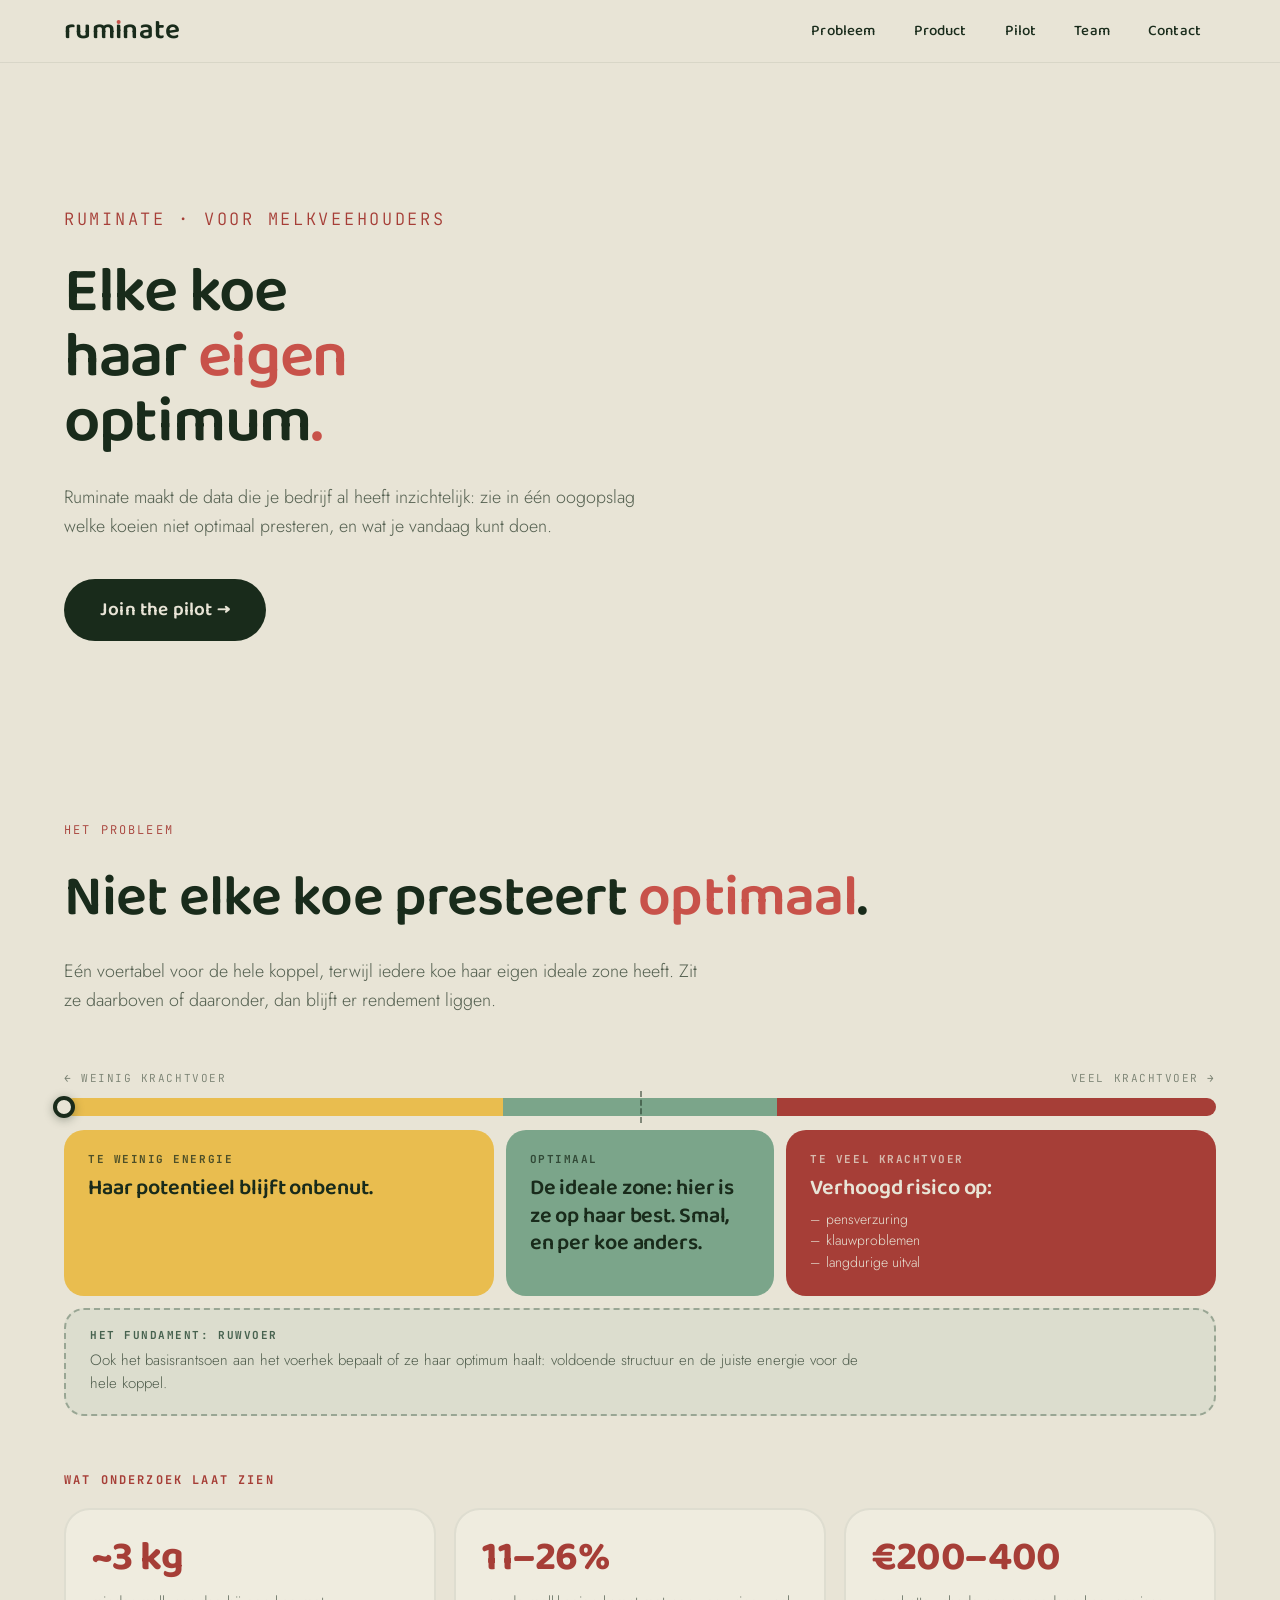
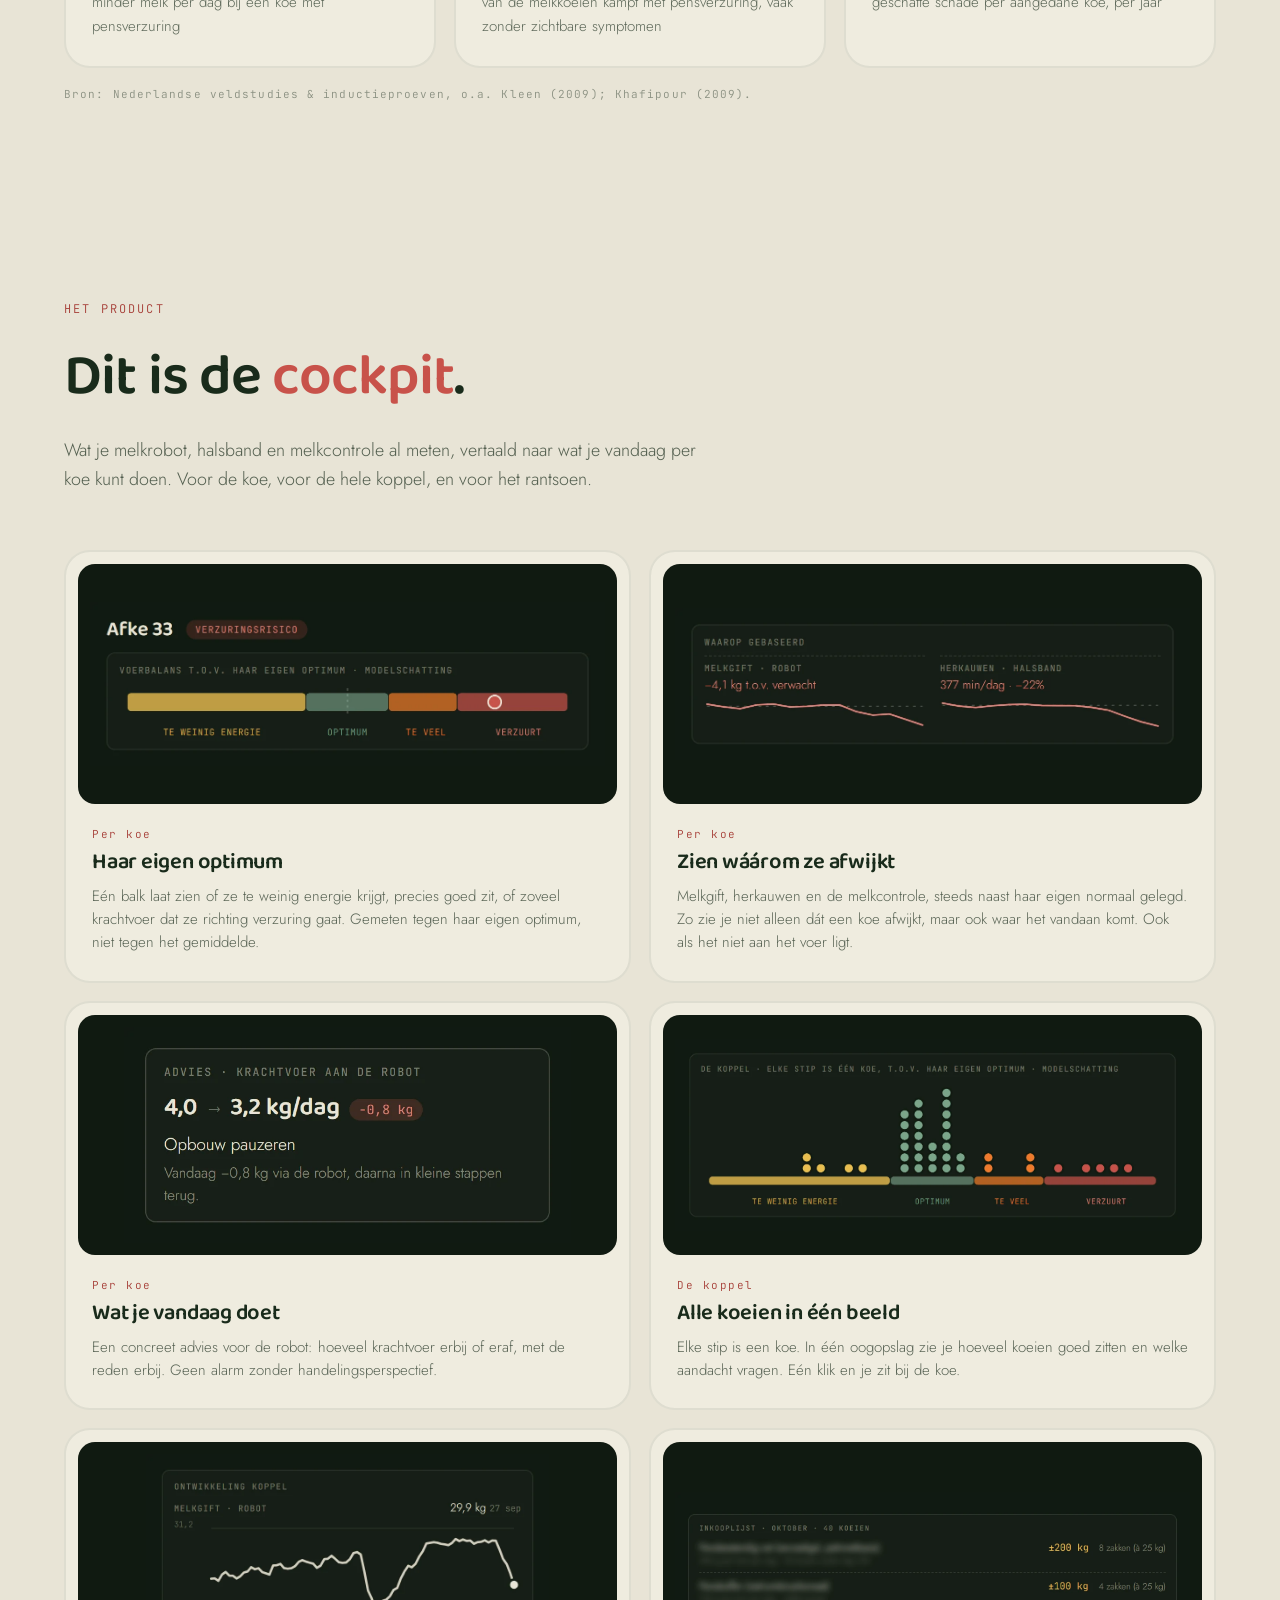
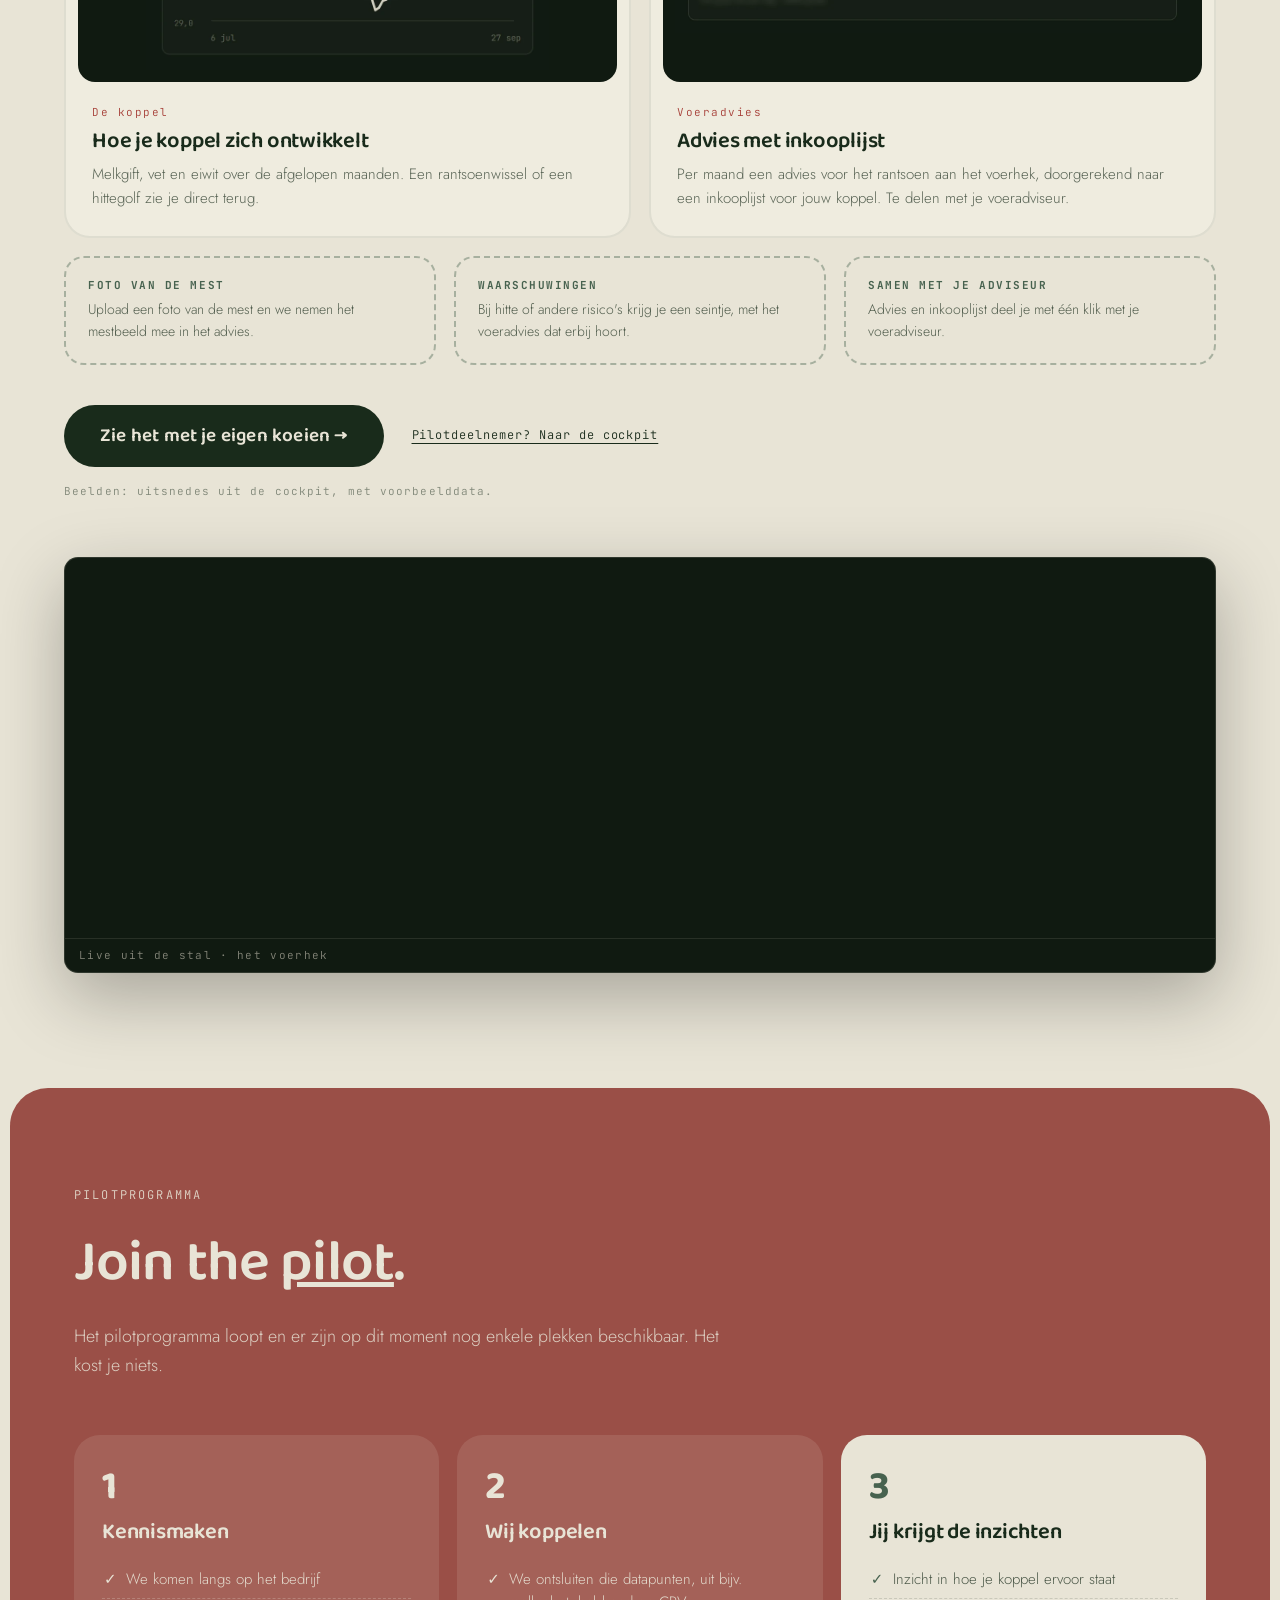
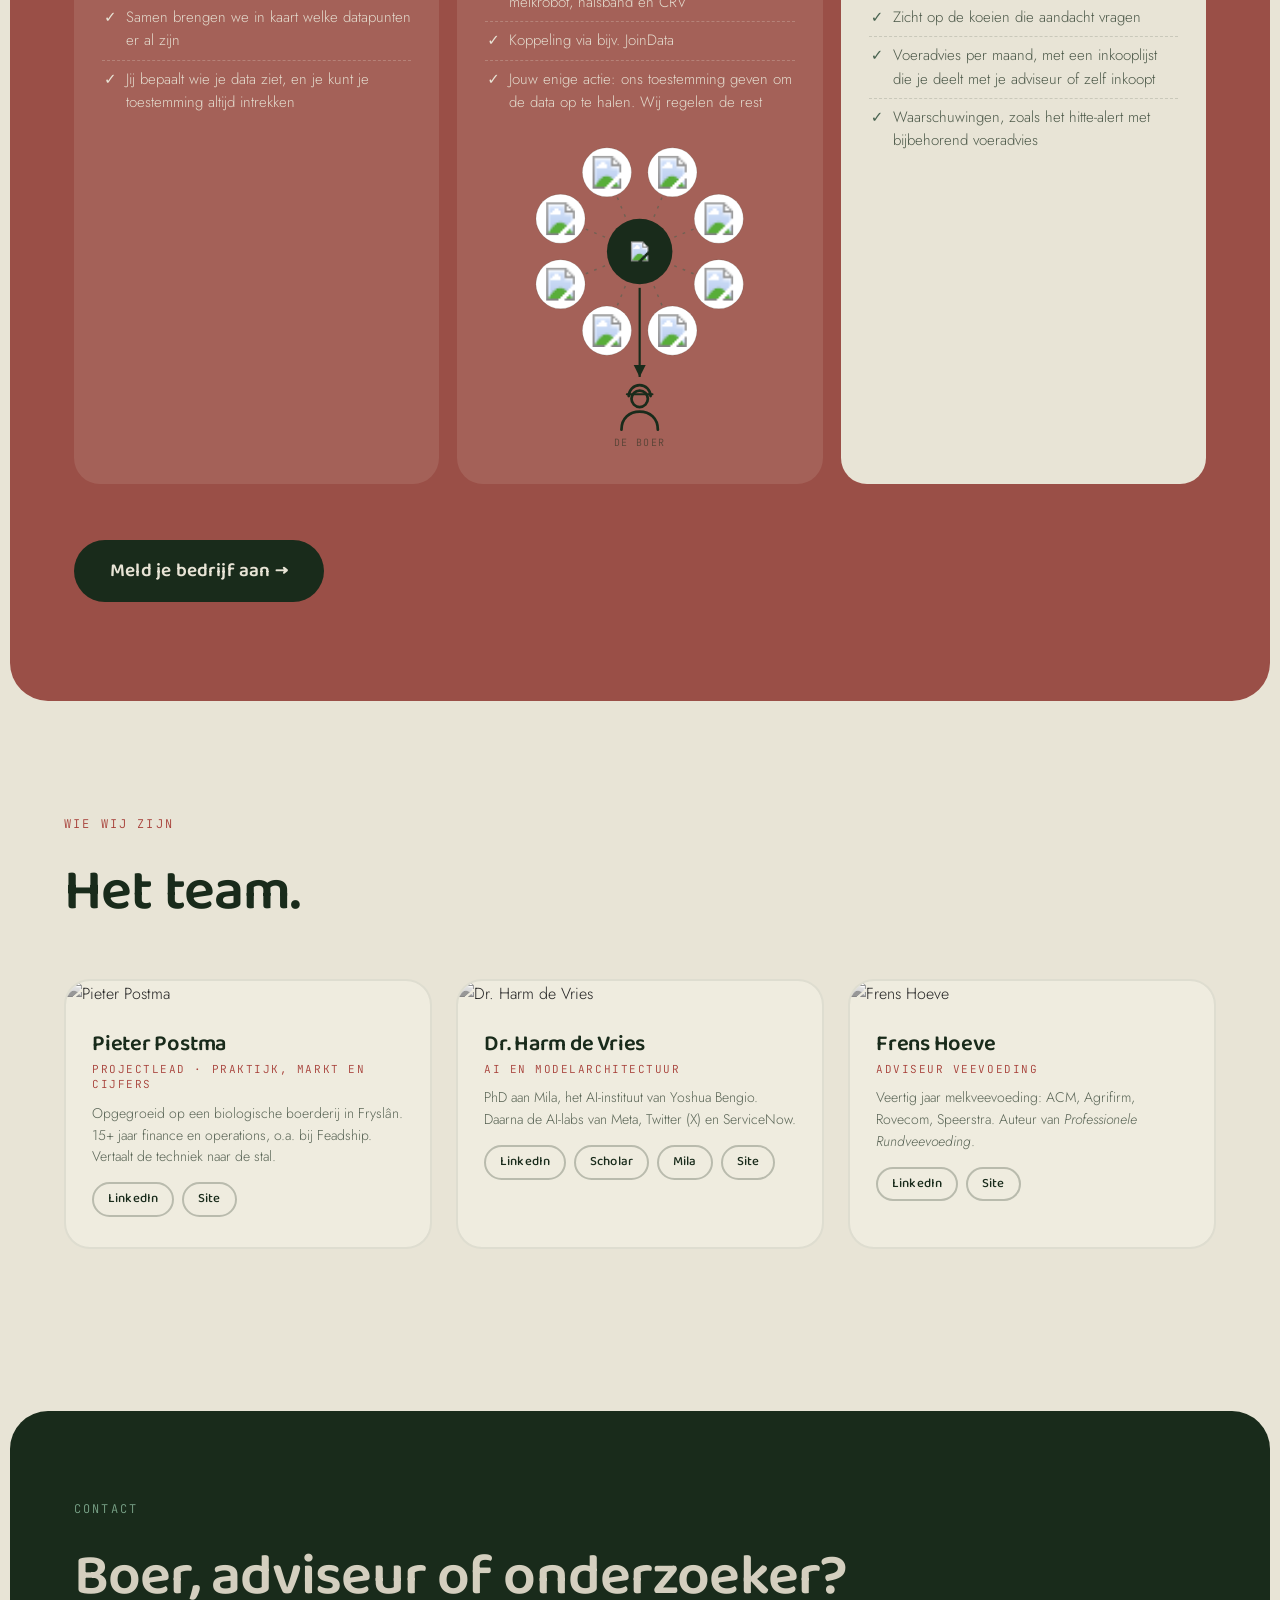
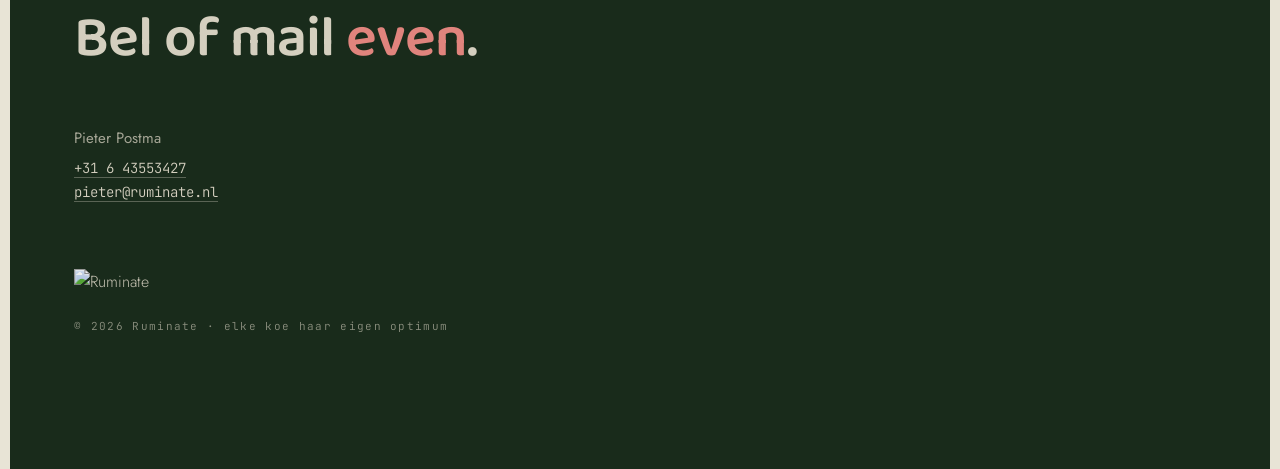
==== index.html @ 90315198 "tijdelijk niet indexeren (noindex + robots.txt) Co-Authored-By: Claude Opus 5.5 <noreply@anthropic.c" ====
<!DOCTYPE html>
<html lang="nl">
<head>
<meta charset="UTF-8">
<meta name="robots" content="noindex, nofollow">
<meta name="viewport" content="width=device-width, initial-scale=1">
<title>Ruminate · inzicht per koe</title>
<meta name="description" content="Ruminate maakt de data van je melkveebedrijf inzichtelijk: zie welke koeien niet optimaal presteren. Gratis pilotprogramma.">
<link rel="icon" href="branding/ruminate-icon-32.png">
<link rel="preconnect" href="https://fonts.googleapis.com">
<link rel="preconnect" href="https://fonts.gstatic.com" crossorigin>
<link href="https://fonts.googleapis.com/css2?family=Baloo+2:wght@500;600;700&family=Jost:wght@300;400;500&family=JetBrains+Mono:wght@300;400&display=swap" rel="stylesheet">
<style>
:root{
    --papier:#e8e4d6; --groen:#192b1b; --groen-2:#1e3221;
    /* de meelopende koe wisselt van lijnkleur boven donkere blokken */
    --creme:#d4cfbf; --rood:#c8524a; --sage:#7ba58a; --sage-d:#5c7f68; --goud:#b8a472;
    /* AA-varianten: --rood en --sage-d halen op papier geen 4,5:1 voor kleine tekst */
    --rood-diep:#a63e37;      /* kleine rode tekst en tekstdragende rode vlakken */
    --rood-licht:#e0847d;     /* rood accent op donkergroen */
    --sage-tekst:#47624f;     /* kleine groene tekst en tekstdragende groene vlakken */
    --geel:#e9bd4f;
    --terra:#9a4f47;          /* pilotblok, met papier-tekst op 4,6:1 */
    --merk:'Baloo 2',system-ui,sans-serif;
    --sans:'Jost',system-ui,sans-serif;
    --mono:'JetBrains Mono',Consolas,monospace;
    /* typeschaal (major third-achtig, rem-gebaseerd)
       display > h2 > h3 22 > body-l 17-19 > body 15 > body-s 14 > label 12 > label-s 11 */
    --t-display:clamp(3.25rem,7.5vw,7rem);
    --t-h2:clamp(2.25rem,4.5vw,4rem);
    --t-h3:1.375rem;
    --t-cijfer:clamp(2.25rem,3.2vw,3.25rem);
    --t-body-l:clamp(1.0625rem,1.4vw,1.1875rem);
    --t-body:.9375rem;
    --t-body-s:.875rem;
    --t-label:.75rem;
    --t-label-s:.6875rem;
    --koe-lijn:var(--groen); --koe-accent:var(--rood);
    --koe-breedte:140px; --koe-bodem:6px;
}
*{margin:0;padding:0;box-sizing:border-box}
html{scroll-behavior:smooth}
body{background:var(--papier);color:var(--groen);font-family:var(--sans);font-weight:300;font-size:1rem;line-height:1.6;overflow-x:hidden}
::selection{background:var(--rood);color:var(--papier)}

header{position:fixed;inset:0 0 auto 0;z-index:80;display:flex;justify-content:space-between;align-items:center;padding:12px 5vw;background:rgba(232,228,214,.85);backdrop-filter:blur(10px);-webkit-backdrop-filter:blur(10px);border-bottom:1px solid rgba(25,43,27,.08);transition:background .26s ease-out,border-color .26s ease-out}
header.op-donker{background:rgba(20,30,21,.78);border-bottom-color:rgba(212,207,191,.12)}
header.op-donker .woordmerk{color:var(--creme)}
header.op-donker nav a{color:rgba(212,207,191,.7)}
.woordmerk{font-family:var(--merk);font-weight:600;font-size:1.75rem;letter-spacing:.012em;color:var(--groen);text-decoration:none;line-height:1;transition:color .26s ease-out}
.rum-i{position:relative;display:inline-block}
.rum-i::after{content:"";position:absolute;left:50%;transform:translateX(-50%);top:.09em;width:.17em;height:.17em;border-radius:50%;background:var(--rood)}
nav{display:flex;gap:8px}
nav a{font-family:var(--merk);font-weight:500;font-size:var(--t-body);letter-spacing:.01em;color:var(--groen);text-decoration:none;padding:7px 15px;border-radius:99px;transition:background-color .2s ease-out,color .2s ease-out}
nav a:hover{background:var(--rood-diep);color:var(--papier)}

.blok{padding:11vh 5vw;position:relative}
.blok.donker{background:var(--groen);color:var(--creme);border-radius:38px;margin:16px 10px}
.blok.rood-blok{background:var(--terra);color:var(--papier);border-radius:38px;margin:16px 10px}
.binnen{max-width:1160px;margin:0 auto}
.kicker{font-family:var(--mono);font-size:var(--t-label);line-height:1.4;letter-spacing:.18em;text-transform:uppercase;color:var(--rood-diep);margin-bottom:28px}
.donker .kicker{color:var(--sage)} .rood-blok .kicker{color:rgba(232,228,214,.9)}
h1,h2{font-family:var(--merk);font-weight:600}
h1{font-size:var(--t-display);line-height:1.02;letter-spacing:-.02em}
h2{font-size:var(--t-h2);line-height:1.08;letter-spacing:-.015em;max-width:14em}
h1 .r,h2 .r{color:var(--rood)} .donker h2 .r{color:var(--rood-licht)}
h1 .s,h2 .s{color:var(--sage-d)} .donker h2 .s{color:var(--sage)}
.intro{font-size:var(--t-body-l);line-height:1.6;max-width:36em;margin-top:28px;color:rgba(25,43,27,.72)}
.donker .intro{color:rgba(212,207,191,.72)} .rood-blok .intro{color:rgba(232,228,214,.85)}

/* hero */
.hero{min-height:0;display:flex;flex-direction:column;justify-content:center;padding-top:15vh;padding-bottom:6vh}
/* hero: tekst links, grazende koe rechts */
.hero-grid{display:grid;grid-template-columns:1.1fr .9fr;gap:clamp(14px,2.5vw,36px);align-items:center}
.hero-grid h1{font-size:clamp(2.75rem,5vw,5rem)}
.hero .kicker{font-size:1.0625rem;letter-spacing:.16em}
.hero-grid .koefilm{padding:0;justify-self:start;width:min(380px,100%)}
@media (max-width:860px){.hero-grid{grid-template-columns:1fr}.hero-grid .koefilm{justify-self:center;margin-top:8px}}
.koefilm{display:flex;flex-direction:column;align-items:center;gap:20px;padding:0 5vw 5vh}
.koefilm .kader{width:min(460px,86vw);aspect-ratio:834/1050;overflow:hidden;
    -webkit-mask-image:radial-gradient(ellipse 68% 62% at 50% 46%,#000 50%,transparent 78%);
    mask-image:radial-gradient(ellipse 68% 62% at 50% 46%,#000 50%,transparent 78%)}
.koefilm video{width:100%;height:100%;object-fit:cover;filter:saturate(.72) contrast(.97) brightness(1.05) sepia(.12);
    transform:scale(1.18);will-change:transform}
.koefilm figcaption{font-family:var(--mono);font-size:var(--t-label-s);line-height:1.4;letter-spacing:.14em;text-transform:uppercase;color:rgba(25,43,27,.68)}
.product-rij{display:flex;flex-direction:column;gap:20px}
.product-film{margin:16px 0 0;display:flex;flex-direction:column;background:#101a11;border:1px solid rgba(212,207,191,.16);
    border-radius:14px;overflow:hidden;box-shadow:0 24px 70px rgba(0,0,0,.28)}
.product-film video{width:100%;height:clamp(220px,30vw,380px);object-fit:cover}
.product-film figcaption{padding:9px 14px;border-top:1px solid rgba(212,207,191,.12);
    font-family:var(--mono);font-size:var(--t-label-s);line-height:1.4;letter-spacing:.12em;color:rgba(212,207,191,.6)}
.koe svg *{transition:stroke .35s ease,fill .35s ease}
.hero .badges{display:flex;gap:10px;flex-wrap:wrap;margin-top:36px}
.badge{font-family:var(--merk);font-weight:500;font-size:var(--t-body);letter-spacing:.01em;padding:9px 20px;border-radius:99px;border:2px solid var(--groen)}
.badge.b1{background:var(--groen);color:var(--papier)}
.badge.b2{border-color:var(--rood-diep);color:var(--rood-diep)}
.badge.b3{border-color:var(--sage-tekst);color:var(--sage-tekst)}

/* kaarten */
.kaarten{display:grid;grid-template-columns:repeat(3,1fr);gap:18px;margin-top:56px}
@media (max-width:860px){.kaarten{grid-template-columns:1fr}}
.kaart{border-radius:26px;padding:34px 30px;background:rgba(232,228,214,.07);border:1px solid rgba(212,207,191,.16)}
.kaart b{display:block;font-family:var(--merk);font-weight:700;font-size:var(--t-cijfer);line-height:1;letter-spacing:-.01em;color:var(--rood-licht)}
.kaart.s b{color:var(--sage)}
.kaart span{display:block;margin-top:14px;font-size:var(--t-body);line-height:1.55;color:rgba(212,207,191,.7)}
.kaart.som{grid-column:1/-1;display:flex;align-items:center;gap:26px;flex-wrap:wrap;border-color:rgba(224,132,125,.4)}
.kaart.som b{font-size:var(--t-cijfer);flex:none}
.kaart.som span{margin-top:0;max-width:44em}
.kaart.som strong{font-weight:500;color:#e8e4d6}
.bron{margin-top:40px;font-family:var(--mono);font-size:var(--t-label-s);line-height:1.5;letter-spacing:.12em;color:rgba(212,207,191,.65)}

/* de lat, speels */
.lat-wrap{margin-top:56px}
.lat-schaal{display:flex;justify-content:space-between;margin-bottom:10px;
    font-family:var(--mono);font-size:var(--t-label-s);letter-spacing:.14em;text-transform:uppercase;color:rgba(25,43,27,.55)}
.lat-balk{position:relative;display:grid;grid-template-columns:1.6fr 1fr 1.6fr;height:18px;border-radius:99px;overflow:visible;margin-bottom:14px}
.lat-balk i{display:block;height:100%}
.lat-balk .z1{background:var(--geel);border-radius:99px 0 0 99px}
.lat-balk .z2{background:var(--sage)}
.lat-balk .z3{background:var(--rood-diep);border-radius:0 99px 99px 0}
.optimum-tik{position:absolute;left:50%;top:-7px;bottom:-7px;width:0;border-left:2px dashed rgba(25,43,27,.5)}
.naald{position:absolute;top:50%;transform:translate(-50%,-50%);width:22px;height:22px;border-radius:50%;
    background:var(--papier);border:4px solid var(--groen);box-shadow:0 2px 10px rgba(25,43,27,.35);
    animation:naald-zwerft 14s ease-in-out infinite}
@keyframes naald-zwerft{
    0%{left:14%}18%{left:46%}32%{left:53%}48%{left:38%}62%{left:82%}78%{left:50%}90%{left:24%}100%{left:14%}}
@media (prefers-reduced-motion:reduce){.naald{animation:none;left:50%}}
.lat{display:grid;grid-template-columns:1.6fr 1fr 1.6fr;gap:12px}
.lat-basis{margin-top:12px;border:2px dashed rgba(71,98,79,.45);border-radius:20px;padding:18px 24px;background:rgba(123,165,138,.1)}
.lat-basis h4{font-family:var(--mono);font-size:var(--t-label-s);line-height:1.4;letter-spacing:.14em;text-transform:uppercase;color:var(--sage-tekst)}
.lat-basis p{font-size:var(--t-body);line-height:1.55;color:rgba(25,43,27,.72);margin-top:6px;max-width:52em}
/* de feiten: subtiel, met bron */
.feiten{margin-top:56px}
.feiten h4{font-family:var(--mono);font-size:var(--t-label);line-height:1.4;letter-spacing:.18em;text-transform:uppercase;color:var(--rood-diep)}
.feiten-rij{display:grid;grid-template-columns:repeat(3,1fr);gap:18px;margin-top:20px}
.feit-kaart{background:#efecdf;border:2px solid rgba(25,43,27,.08);border-radius:26px;padding:28px 26px}
.feit-kaart b{display:block;font-family:var(--merk);font-weight:700;font-size:var(--t-cijfer);line-height:1;letter-spacing:-.01em;color:var(--rood-diep)}
.feit-kaart span{display:block;margin-top:12px;font-size:var(--t-body);line-height:1.55;color:rgba(25,43,27,.68)}
.feiten-bron{margin-top:18px;font-family:var(--mono);font-size:var(--t-label-s);letter-spacing:.1em;color:rgba(25,43,27,.45)}
@media (max-width:640px){.feiten-rij{grid-template-columns:1fr}}
.lat>div{border-radius:20px;padding:22px 24px}
.lat .links{background:var(--geel);color:var(--groen)}
.lat .midden{background:var(--sage);color:var(--groen)}
.lat .rechts{background:var(--rood-diep);color:var(--papier)}
.lat h4{font-family:var(--mono);font-size:var(--t-label-s);line-height:1.4;letter-spacing:.14em;text-transform:uppercase;opacity:.75}
.lat p{font-family:var(--merk);font-weight:600;font-size:clamp(1.1875rem,1.7vw,1.5rem);line-height:1.25;letter-spacing:-.005em;margin-top:8px}
.lat-lijst{list-style:none;margin-top:6px}
.lat-lijst li{font-size:var(--t-body-s);line-height:1.55;padding-left:16px;position:relative}
.lat-lijst li::before{content:"\2013";position:absolute;left:0}

/* hoe het werkt: drie stappen */
.stappen{display:grid;grid-template-columns:repeat(auto-fit,minmax(260px,1fr));gap:18px;margin-top:56px}
.stap{border-radius:26px;padding:34px 30px;background:#efecdf;border:2px solid rgba(25,43,27,.1)}
.stap .nr{font-family:var(--merk);font-weight:700;font-size:1.0625rem;background:var(--groen);color:var(--papier);width:44px;height:44px;border-radius:50%;display:flex;align-items:center;justify-content:center}
.stap:nth-child(2) .nr{background:var(--rood-diep)}
.stap:nth-child(3) .nr{background:var(--sage-tekst)}
.stap h3{font-family:var(--merk);font-weight:600;font-size:var(--t-h3);line-height:1.25;letter-spacing:-.01em;margin-top:18px}
.stap p{font-size:var(--t-body);line-height:1.55;color:rgba(25,43,27,.7);margin-top:8px}
.stap ul{list-style:none;margin-top:20px}
.stap li{font-size:var(--t-body-s);line-height:1.55;padding:10px 0;border-top:1px dashed rgba(25,43,27,.18);color:rgba(25,43,27,.75)}
.stap li b{font-weight:500;color:var(--groen)}
.oogst{display:flex;gap:12px;margin-top:56px;flex-wrap:wrap}
.oogst div{font-family:var(--merk);font-weight:600;font-size:1.0625rem;letter-spacing:.01em;padding:12px 24px;border-radius:99px;background:var(--sage-tekst);color:var(--papier)}

/* demo speels */
.demo{display:grid;grid-template-columns:1fr 1fr;gap:24px;margin-top:56px}
.demopaneel{border-radius:26px;padding:34px 30px;background:rgba(232,228,214,.08);border:1px solid rgba(212,207,191,.16)}
.demopaneel h3{font-family:var(--merk);font-weight:600;font-size:var(--t-h3);line-height:1.25;letter-spacing:-.01em}
.demopaneel .noot{font-size:var(--t-body-s);line-height:1.5;color:rgba(212,207,191,.72);margin-bottom:22px}
.balkrij{display:grid;grid-template-columns:10.5em 1fr 2.4em;align-items:center;gap:12px;margin-top:12px;font-size:var(--t-body-s);line-height:1.4;color:rgba(212,207,191,.75)}
.balk{height:26px;border-radius:99px;background:var(--geel);transform-origin:left;transform:scaleX(0);transition:transform .3s cubic-bezier(.2,.6,.2,1)}
.balkrij:nth-of-type(2) .balk{transition-delay:.06s}
.balkrij:nth-of-type(3) .balk{transition-delay:.12s}
.balk.ok{background:var(--sage)} .balk.zuur{background:var(--rood-licht)}
.zichtbaar .balk{transform:scaleX(1)}
.balkrij .n{font-family:var(--merk);font-weight:600;font-size:1.0625rem;text-align:right;color:var(--creme)}

/* pilot in het rode blok */
.pilotkaarten{display:grid;grid-template-columns:repeat(auto-fit,minmax(240px,1fr));gap:18px;margin-top:56px}
.pk{background:rgba(232,228,214,.12);border-radius:26px;padding:32px 28px}
.pk .nr{font-family:var(--merk);font-weight:700;font-size:2.5rem;line-height:1;color:var(--papier)}
.pk h3{font-family:var(--merk);font-weight:600;font-size:var(--t-h3);line-height:1.25;letter-spacing:-.01em;margin-top:12px}
.pk p{font-size:var(--t-body);line-height:1.55;color:rgba(232,228,214,.92);margin-top:8px}
.pk.gratis{background:var(--papier);color:var(--groen)}
.pk.gratis .nr{color:var(--sage-tekst)}
.pk.gratis p{color:rgba(25,43,27,.7)}
.citaat{margin-top:64px;font-family:var(--merk);font-weight:500;font-size:clamp(1.25rem,2vw,1.75rem);line-height:1.4;letter-spacing:-.005em;max-width:26em}
.knop{display:inline-block;margin-top:56px;font-family:var(--merk);font-weight:600;font-size:1.1875rem;letter-spacing:.01em;background:var(--groen);color:var(--papier);padding:16px 36px;border-radius:99px;text-decoration:none;box-shadow:0 2px 0 rgba(25,43,27,0);transition:transform .22s ease-out,box-shadow .22s ease-out}
.knop:hover{transform:translateY(-2px);box-shadow:0 8px 22px rgba(25,43,27,.28)}
.knop:active{transform:translateY(0);box-shadow:0 3px 10px rgba(25,43,27,.22);transition-duration:.1s}

/* integraties: logowand */
.logos{display:grid;grid-template-columns:repeat(auto-fit,minmax(150px,1fr));gap:14px;margin-top:56px}
.logo-tegel{background:#efecdf;border:2px solid rgba(25,43,27,.08);border-radius:18px;padding:24px 16px;text-align:center;
    transition:transform .26s cubic-bezier(.2,.6,.2,1),box-shadow .26s ease-out}
.logo-tegel:hover{transform:translateY(-3px);box-shadow:0 12px 28px rgba(25,43,27,.1)}
.logo-tegel b{font-family:var(--merk);font-weight:700;font-size:1.25rem;letter-spacing:.02em;display:block;color:var(--groen)}
.logo-tegel span{display:block;margin-top:5px;font-family:var(--mono);font-size:var(--t-label-s);letter-spacing:.12em;text-transform:uppercase;color:rgba(25,43,27,.45)}
.logos-noot{margin-top:22px;font-family:var(--mono);font-size:var(--t-label-s);letter-spacing:.12em;text-transform:uppercase;color:rgba(25,43,27,.45)}
.pk ul{list-style:none;margin-top:14px}
.pk li{padding:7px 0 7px 24px;position:relative;font-size:var(--t-body);line-height:1.55;color:rgba(232,228,214,.92);border-top:1px dashed rgba(232,228,214,.25)}
.pk li:first-child{border-top:0}
.pk li::before{content:"\2713";position:absolute;left:2px;color:#e8e4d6;font-weight:600}
.pk.gratis li{color:rgba(25,43,27,.75);border-top-color:rgba(25,43,27,.15)}
.pk.gratis li::before{color:var(--sage-tekst)}
.datakring{margin-top:14px}
.datakring svg{display:block;width:min(320px,100%);height:auto;margin:0 auto}
.datakring g circle{transition:stroke .22s ease-out,stroke-width .22s ease-out}
.datakring g:hover circle{stroke:rgba(25,43,27,.4);stroke-width:2.5}
.datakring .stroom{stroke-dasharray:3 7;animation:dk-stroom 1.4s linear infinite}
@keyframes dk-stroom{to{stroke-dashoffset:-10}}
@media (prefers-reduced-motion:reduce){.datakring .stroom{animation:none;stroke-dasharray:none}}
.logos-mini{display:grid;grid-template-columns:repeat(4,1fr);gap:8px;margin-top:18px}
.logos-mini span{display:flex;flex-direction:column;align-items:center;gap:7px;background:#fff;border:1px solid rgba(25,43,27,.12);border-radius:10px;padding:11px 4px 9px;text-align:center;
    font-family:var(--merk);font-weight:700;font-size:.75rem;color:var(--groen)}
.logos-mini img{height:24px;width:auto;max-width:82%;object-fit:contain}

/* team */
.team{display:grid;grid-template-columns:repeat(auto-fit,minmax(250px,1fr));gap:24px;margin-top:56px}
.lid{background:#efecdf;border-radius:26px;overflow:hidden;border:2px solid rgba(25,43,27,.08);
    transition:transform .26s cubic-bezier(.2,.6,.2,1),box-shadow .26s ease-out}
.lid:hover,.lid:focus-within{transform:translateY(-4px);box-shadow:0 16px 36px rgba(25,43,27,.14)}
.lid img{width:100%;aspect-ratio:1/1;object-fit:cover;
    filter:grayscale(1) contrast(1.04) brightness(1.02);
    transition:filter .3s ease-out}
/* bij hover of toetsenbordfocus in kleur, alle drie met dezelfde warme gradatie */
.lid:hover img,.lid:focus-within img{filter:grayscale(0) saturate(.82) sepia(.14) contrast(1.03) brightness(1.02)}
.lid .tekst{padding:24px 26px 30px}
.lid h3{font-family:var(--merk);font-weight:600;font-size:var(--t-h3);line-height:1.25;letter-spacing:-.01em}
.lid .rol{font-family:var(--mono);font-size:var(--t-label-s);line-height:1.4;letter-spacing:.14em;text-transform:uppercase;color:var(--rood-diep);margin-top:4px}
.lid p{font-size:var(--t-body-s);line-height:1.55;color:rgba(25,43,27,.7);margin-top:10px}
.lid .links{display:flex;gap:8px;flex-wrap:wrap;margin-top:14px}
.lid .links a{font-family:var(--merk);font-weight:500;font-size:.8125rem;letter-spacing:.01em;color:var(--groen);text-decoration:none;border:2px solid rgba(25,43,27,.25);border-radius:99px;padding:5px 14px;transition:color .2s ease-out,border-color .2s ease-out}
.lid .links a:hover{border-color:var(--rood-diep);color:var(--rood-diep)}

/* voet */
.voet{background:var(--groen);color:var(--creme);border-radius:38px 38px 0 0;margin:7vh 10px 0;padding:10vh 5vw 15vh}
.voet h2 .r{color:var(--rood-licht)}
.voet .contact{display:flex;gap:40px;flex-wrap:wrap;margin-top:56px;font-family:var(--mono);font-size:var(--t-body-s);line-height:1.7}
.voet .contact a{color:var(--creme);text-decoration:none;border-bottom:1px solid rgba(212,207,191,.35);transition:border-color .2s ease-out,color .2s ease-out}
.voet .contact a:hover{color:#e8e4d6;border-bottom-color:#e8e4d6}
.voet .contact b{display:block;font-family:var(--sans);font-weight:400;font-size:var(--t-body);margin-bottom:6px;color:rgba(212,207,191,.75)}
.voet img.logo{height:42px;margin-top:64px;opacity:.92}
.voet .fijn{margin-top:24px;font-family:var(--mono);font-size:var(--t-label-s);line-height:1.4;letter-spacing:.12em;color:rgba(212,207,191,.62)}

.reveal{opacity:0;transform:translateY(14px);transition:opacity .26s ease-out,transform .26s cubic-bezier(.2,.6,.2,1)}
.reveal.zichtbaar{opacity:1;transform:none}
/* kaarten in een raster volgen elkaar met 50ms op */
.reveal>.kaart,.reveal>.stap,.reveal>.pk,.reveal>.lid,.reveal .lat>div,.reveal .feiten-rij>div{opacity:0;transform:translateY(10px);
    transition:opacity .26s ease-out,transform .26s cubic-bezier(.2,.6,.2,1)}
.reveal.zichtbaar>.kaart,.reveal.zichtbaar>.stap,.reveal.zichtbaar>.pk,.reveal.zichtbaar>.lid,.reveal.zichtbaar .lat>div,.reveal.zichtbaar .feiten-rij>div{opacity:1;transform:none}
.reveal.zichtbaar>:nth-child(2){transition-delay:.05s}
.reveal.zichtbaar>:nth-child(3){transition-delay:.1s}
.reveal.zichtbaar>:nth-child(4){transition-delay:.15s}
.reveal.zichtbaar .lat>:nth-child(2){transition-delay:.05s}
.reveal.zichtbaar .lat>:nth-child(3){transition-delay:.1s}
.reveal.zichtbaar .feiten-rij>:nth-child(2){transition-delay:.05s}
.reveal.zichtbaar .feiten-rij>:nth-child(3){transition-delay:.1s}

@media (max-width:860px){
    nav{display:none}
    .lat,.demo{grid-template-columns:1fr}
}
@media (max-width:640px){
    /* compacter verticaal ritme op telefoons */
    .blok{padding:9vh 6vw}
    .hero{padding-top:15vh;padding-bottom:4vh}
    .voet{padding:10vh 6vw 16vh}
    /* demo-balken: label boven de balk, zodat de balk de volle breedte krijgt */
    .balkrij{grid-template-columns:1fr auto;row-gap:6px}
    .balkrij>span:first-child{order:1}
    .balkrij .n{order:2}
    .balkrij .balk{order:3;grid-column:1/-1}
}
@media (prefers-reduced-motion:reduce){
    .reveal,.reveal>*,.reveal .lat>div,.reveal .feiten-rij>div{opacity:1;transform:none;transition:none}
    .balk{transform:scaleX(1);transition:none}
    .knop,.knop:hover,.lid,.lid:hover{transform:none;transition:none}
}
/* product: wat de cockpit laat zien, met uitsnedes (de cockpit zelf staat op cockpit.html) */
.cp-grid{display:grid;grid-template-columns:repeat(2,minmax(0,1fr));gap:18px;margin-top:56px}
.cp-kaart{min-width:0;background:#efecdf;border:2px solid rgba(25,43,27,.08);border-radius:26px;padding:12px 12px 26px;display:flex;flex-direction:column}
.cp-beeld{background:#101a11;border-radius:17px;height:240px;display:flex;align-items:center;justify-content:center;padding:12px;overflow:hidden}
.cp-beeld img{display:block;min-width:0;max-width:100%;max-height:100%;width:auto;height:auto}
.cp-kaart .nr{font-family:var(--mono);font-size:var(--t-label-s);letter-spacing:.14em;color:var(--rood-diep);margin:22px 14px 0}
.cp-kaart h3{font-family:var(--merk);font-weight:600;font-size:var(--t-h3);line-height:1.25;letter-spacing:-.01em;margin:6px 14px 0}
.cp-kaart p{font-size:var(--t-body);line-height:1.55;color:rgba(25,43,27,.7);margin:8px 14px 0}
.cp-meer{display:grid;grid-template-columns:repeat(3,minmax(0,1fr));gap:18px;margin-top:18px}
.cp-meer div{border:2px dashed rgba(71,98,79,.4);border-radius:20px;padding:20px 22px}
.cp-meer h4{font-family:var(--mono);font-size:var(--t-label-s);line-height:1.4;letter-spacing:.14em;text-transform:uppercase;color:var(--sage-tekst)}
.cp-meer p{font-size:var(--t-body-s);line-height:1.55;color:rgba(25,43,27,.72);margin-top:6px}
.cp-cta{display:flex;align-items:center;gap:28px;flex-wrap:wrap;margin-top:40px}
.cp-cta .knop{margin-top:0}
.cp-login{font-family:var(--mono);font-size:var(--t-label);letter-spacing:.08em;color:var(--groen);text-underline-offset:4px}
.cp-noot{margin-top:16px;font-family:var(--mono);font-size:var(--t-label-s);letter-spacing:.1em;color:rgba(25,43,27,.5)}
@media (max-width:760px){.cp-grid,.cp-meer{grid-template-columns:minmax(0,1fr)}.cp-beeld{height:auto;max-height:300px}}
</style>
</head>
<body>

<header id="kop">
    <a class="woordmerk" href="#top">rum<span class="rum-i">&#305;</span>nate</a>
    <nav>
        <a href="#probleem">Probleem</a>
        <a href="#product">Product</a>
        <a href="#pilot">Pilot</a>
        <a href="#team">Team</a>
        <a href="#contact">Contact</a>
    </nav>
</header>

<main id="top">

    <section class="blok hero">
        <div class="binnen hero-grid">
            <div class="hero-tekst">
                <div class="kicker">Ruminate &middot; voor melkveehouders</div>
                <h1>Elke koe<br>haar <span class="r">eigen</span><br>optimum<span class="r">.</span></h1>
                <p class="intro">Ruminate maakt de data die je bedrijf al heeft inzichtelijk: zie in één oogopslag welke koeien niet optimaal presteren, en wat je vandaag kunt doen.</p>
                <a class="knop reveal" style="margin-top:38px" href="#pilot">Join the pilot &rarr;</a>
            </div>
            <figure class="koefilm" aria-label="Grazende koe">
                <div class="kader"><video autoplay muted loop playsinline preload="metadata" disablepictureinpicture src="media/grazende-koe.mp4?v=2"></video></div>
            </figure>
        </div>
    </section>

    <section class="blok" id="probleem" style="padding-top:6vh">
        <div class="binnen">
            <div class="kicker">Het probleem</div>
            <h2 class="reveal">Niet elke koe presteert <span class="r">optimaal</span>.</h2>
            <p class="intro reveal">E&eacute;n voertabel voor de hele koppel, terwijl iedere koe haar eigen ideale zone heeft. Zit ze daarboven of daaronder, dan blijft er rendement liggen.</p>
            <div class="lat-wrap reveal">
                <div class="lat-schaal" aria-hidden="true">
                    <span class="s-min">&larr;&nbsp;weinig krachtvoer</span><span class="s-max">veel krachtvoer&nbsp;&rarr;</span>
                </div>
                <div class="lat-balk" aria-hidden="true">
                    <i class="z1"></i><i class="z2"></i><i class="z3"></i>
                    <span class="optimum-tik"></span>
                    <span class="naald" title="Iedere koe zit ergens anders op de lat"></span>
                </div>
                <div class="lat">
                    <div class="links"><h4>Te weinig energie</h4><p>Haar potentieel blijft onbenut.</p></div>
                    <div class="midden"><h4>Optimaal</h4><p>De ideale zone: hier is ze op haar best. Smal, en per koe anders.</p></div>
                    <div class="rechts"><h4>Te veel krachtvoer</h4><p>Verhoogd risico op:</p>
                        <ul class="lat-lijst"><li>pensverzuring</li><li>klauwproblemen</li><li>langdurige uitval</li></ul></div>
                </div>
                <div class="lat-basis reveal"><h4>Het fundament: ruwvoer</h4><p>Ook het basisrantsoen aan het voerhek bepaalt of ze haar optimum haalt: voldoende structuur en de juiste energie voor de hele koppel.</p></div>
                <div class="feiten reveal">
                    <h4>Wat onderzoek laat zien</h4>
                    <div class="feiten-rij">
                        <div class="feit-kaart"><b>~3&nbsp;kg</b><span>minder melk per dag bij een koe met pensverzuring</span></div>
                        <div class="feit-kaart"><b>11&ndash;26%</b><span>van de melkkoeien kampt met pensverzuring, vaak zonder zichtbare symptomen</span></div>
                        <div class="feit-kaart"><b>&euro;200&ndash;400</b><span>geschatte schade per aangedane koe, per jaar</span></div>
                    </div>
                    <div class="feiten-bron">Bron: Nederlandse veldstudies &amp; inductieproeven, o.a. Kleen (2009); Khafipour (2009).</div>
                </div>
            </div>
        </div>
    </section>

    <section class="blok" id="product">
        <div class="binnen">
            <div class="kicker">Het product</div>
            <h2 class="reveal">Dit is de <span class="r">cockpit</span>.</h2>
            <p class="intro reveal">Wat je melkrobot, halsband en melkcontrole al meten, vertaald naar wat je vandaag per koe kunt doen. Voor de koe, voor de hele koppel, en voor het rantsoen.</p>
            <div class="cp-grid reveal">
                <article class="cp-kaart"><div class="cp-beeld"><img src="media/cockpit/lat.webp?v=1" alt="Balk met de voerbalans van één koe: te weinig energie, optimum, te veel, verzuurt" loading="lazy"></div><div class="nr">Per koe</div><h3>Haar eigen optimum</h3><p>Eén balk laat zien of ze te weinig energie krijgt, precies goed zit, of zoveel krachtvoer dat ze richting verzuring gaat. Gemeten tegen haar eigen optimum, niet tegen het gemiddelde.</p></article>
                <article class="cp-kaart"><div class="cp-beeld"><img src="media/cockpit/signalen.webp?v=1" alt="Twee signalen van één koe ten opzichte van haar norm: melkgift en herkauwen" loading="lazy"></div><div class="nr">Per koe</div><h3>Zien wáárom ze afwijkt</h3><p>Melkgift, herkauwen en de melkcontrole, steeds naast haar eigen normaal gelegd. Zo zie je niet alleen dát een koe afwijkt, maar ook waar het vandaan komt. Ook als het niet aan het voer ligt.</p></article>
                <article class="cp-kaart"><div class="cp-beeld"><img src="media/cockpit/advies.webp?v=1" alt="Adviesblok: krachtvoer van 4,0 naar 3,2 kg per dag" loading="lazy"></div><div class="nr">Per koe</div><h3>Wat je vandaag doet</h3><p>Een concreet advies voor de robot: hoeveel krachtvoer erbij of eraf, met de reden erbij. Geen alarm zonder handelingsperspectief.</p></article>
                <article class="cp-kaart"><div class="cp-beeld"><img src="media/cockpit/kudde.webp?v=1" alt="Stippengrafiek van de koppel met tellers per zone" loading="lazy"></div><div class="nr">De koppel</div><h3>Alle koeien in één beeld</h3><p>Elke stip is een koe. In één oogopslag zie je hoeveel koeien goed zitten en welke aandacht vragen. Eén klik en je zit bij de koe.</p></article>
                <article class="cp-kaart"><div class="cp-beeld"><img src="media/cockpit/trend.webp?v=1" alt="Lijngrafiek van de gemiddelde melkgift over twaalf weken" loading="lazy"></div><div class="nr">De koppel</div><h3>Hoe je koppel zich ontwikkelt</h3><p>Melkgift, vet en eiwit over de afgelopen maanden. Een rantsoenwissel of een hittegolf zie je direct terug.</p></article>
                <article class="cp-kaart"><div class="cp-beeld"><img src="media/cockpit/inkoop.webp?v=1" alt="Inkooplijst voor een maand, met hoeveelheden per product" loading="lazy"></div><div class="nr">Voeradvies</div><h3>Advies met inkooplijst</h3><p>Per maand een advies voor het rantsoen aan het voerhek, doorgerekend naar een inkooplijst voor jouw koppel. Te delen met je voeradviseur.</p></article>
            </div>
            <div class="cp-meer reveal">
                <div><h4>Foto van de mest</h4><p>Upload een foto van de mest en we nemen het mestbeeld mee in het advies.</p></div>
                <div><h4>Waarschuwingen</h4><p>Bij hitte of andere risico's krijg je een seintje, met het voeradvies dat erbij hoort.</p></div>
                <div><h4>Samen met je adviseur</h4><p>Advies en inkooplijst deel je met één klik met je voeradviseur.</p></div>
            </div>
            <div class="cp-cta reveal">
                <a class="knop" href="#pilot">Zie het met je eigen koeien &rarr;</a>
                <a class="cp-login" href="cockpit.html">Pilotdeelnemer? Naar de cockpit</a>
            </div>
            <p class="cp-noot">Beelden: uitsnedes uit de cockpit, met voorbeelddata.</p>
            <figure class="product-film reveal" aria-label="Koeien aan het voerhek" style="margin-top:56px">
                <video autoplay muted loop playsinline preload="metadata" disablepictureinpicture src="media/koeien-eten.mp4?v=2"></video>
                <figcaption>Live uit de stal &middot; het voerhek</figcaption>
            </figure>
        </div>
    </section>

    <section class="blok rood-blok" id="pilot">
        <div class="binnen">
            <div class="kicker">Pilotprogramma</div>
            <h2 class="reveal">Join the <u>pilot</u>.</h2>
            <p class="intro reveal">Het pilotprogramma loopt en er zijn op dit moment nog enkele plekken beschikbaar. Het kost je niets.</p>
            <div class="pilotkaarten reveal">
                <div class="pk"><div class="nr">1</div><h3>Kennismaken</h3>
                    <ul><li>We komen langs op het bedrijf</li><li>Samen brengen we in kaart welke datapunten er al zijn</li><li>Jij bepaalt wie je data ziet, en je kunt je toestemming altijd intrekken</li></ul></div>
                <div class="pk"><div class="nr">2</div><h3>Wij koppelen</h3>
                    <ul><li>We ontsluiten die datapunten, uit bijv. melkrobot, halsband en CRV</li><li>Koppeling via bijv. JoinData</li><li>Jouw enige actie: ons toestemming geven om de data op te halen. Wij regelen de rest</li></ul>
                    <div class="datakring reveal" aria-label="Datastromen komen samen bij Ruminate en gaan naar de boer"><svg viewBox="0 0 340 348" xmlns="http://www.w3.org/2000/svg"><defs><marker id="dkpijl" viewBox="0 0 10 10" refX="8" refY="5" markerWidth="7" markerHeight="7" orient="auto"><path d="M0 1 L8 5 L0 9 Z" fill="var(--groen)"/></marker></defs><g stroke="rgba(71,98,79,.55)" stroke-width="1.6"><line class="stroom" x1="257" y1="164" x2="170" y2="128"/><line class="stroom" x1="206" y1="215" x2="170" y2="128"/><line class="stroom" x1="134" y1="215" x2="170" y2="128"/><line class="stroom" x1="83" y1="164" x2="170" y2="128"/><line class="stroom" x1="83" y1="92" x2="170" y2="128"/><line class="stroom" x1="134" y1="41" x2="170" y2="128"/><line class="stroom" x1="206" y1="41" x2="170" y2="128"/><line class="stroom" x1="257" y1="92" x2="170" y2="128"/></g><g><circle cx="257" cy="164" r="27" fill="#fff" stroke="rgba(25,43,27,.15)"/><image href="media/logos/lely.png" x="239" y="146" width="36" height="36" preserveAspectRatio="xMidYMid meet"/><title>Lely</title></g><g><circle cx="206" cy="215" r="27" fill="#fff" stroke="rgba(25,43,27,.15)"/><image href="media/logos/delaval.png" x="188" y="197" width="36" height="36" preserveAspectRatio="xMidYMid meet"/><title>DeLaval</title></g><g><circle cx="134" cy="215" r="27" fill="#fff" stroke="rgba(25,43,27,.15)"/><image href="media/logos/gea.svg" x="116" y="197" width="36" height="36" preserveAspectRatio="xMidYMid meet"/><title>GEA</title></g><g><circle cx="83" cy="164" r="27" fill="#fff" stroke="rgba(25,43,27,.15)"/><image href="media/logos/nedap.svg" x="65" y="146" width="36" height="36" preserveAspectRatio="xMidYMid meet"/><title>Nedap</title></g><g><circle cx="83" cy="92" r="27" fill="#fff" stroke="rgba(25,43,27,.15)"/><image href="media/logos/crv.png" x="65" y="74" width="36" height="36" preserveAspectRatio="xMidYMid meet"/><title>CRV</title></g><g><circle cx="134" cy="41" r="27" fill="#fff" stroke="rgba(25,43,27,.15)"/><image href="media/logos/qlip.png" x="116" y="23" width="36" height="36" preserveAspectRatio="xMidYMid meet"/><title>Qlip</title></g><g><circle cx="206" cy="41" r="27" fill="#fff" stroke="rgba(25,43,27,.15)"/><image href="media/logos/joindata.png" x="188" y="23" width="36" height="36" preserveAspectRatio="xMidYMid meet"/><title>JoinData</title></g><g><circle cx="257" cy="92" r="27" fill="#fff" stroke="rgba(25,43,27,.15)"/><image href="media/logos/knmi.png" x="239" y="74" width="36" height="36" preserveAspectRatio="xMidYMid meet"/><title>KNMI</title></g><circle cx="170" cy="128" r="36" fill="var(--groen)"/><image href="branding/ruminate-logo-creme.svg" x="141" y="117" width="58" height="22" preserveAspectRatio="xMidYMid meet"/><line x1="170" y1="168" x2="170" y2="266" stroke="var(--groen)" stroke-width="2.4" marker-end="url(#dkpijl)"/><g fill="none" stroke="var(--groen)" stroke-width="3" stroke-linecap="round"><circle cx="170" cy="290" r="9"/><path d="M158 287 a 12 12 0 0 1 24 0"/><path d="M156 285 h28" stroke-width="2.4"/><path d="M150 324 c 0 -13 9 -20 20 -20 s 20 7 20 20"/></g><text x="170" y="342" text-anchor="middle" font-family="JetBrains Mono,monospace" font-size="11" letter-spacing="1.6" fill="rgba(25,43,27,.55)">DE BOER</text></svg></div></div>
                <div class="pk gratis"><div class="nr">3</div><h3>Jij krijgt de inzichten</h3>
                    <ul><li>Inzicht in hoe je koppel ervoor staat</li><li>Zicht op de koeien die aandacht vragen</li><li>Voeradvies per maand, met een inkooplijst die je deelt met je adviseur of zelf inkoopt</li><li>Waarschuwingen, zoals het hitte-alert met bijbehorend voeradvies</li></ul>
                    </div>
            </div>
            <a class="knop" href="mailto:pilot@ruminate.nl?subject=Aanmelding%20pilotprogramma%20Ruminate">Meld je bedrijf aan &rarr;</a>
        </div>
    </section>

    <section class="blok" id="team">
        <div class="binnen">
            <div class="kicker">Wie wij zijn</div>
            <h2 class="reveal">Het team.</h2>
            <div class="team">
                <div class="lid reveal"><img src="team/pieter-postma-headshot.jpg" alt="Pieter Postma"><div class="tekst">
                    <h3>Pieter Postma</h3><div class="rol">Projectlead &middot; praktijk, markt en cijfers</div>
                    <p>Opgegroeid op een biologische boerderij in Frysl&acirc;n. 15+ jaar finance en operations, o.a. bij Feadship. Vertaalt de techniek naar de stal.</p>
                    <div class="links"><a href="https://www.linkedin.com/in/pieter-postma-b867252b" target="_blank" rel="noopener">LinkedIn</a><a href="https://www.novastarfinance.nl" target="_blank" rel="noopener">Site</a></div></div></div>
                <div class="lid reveal"><img src="team/harm-de-vries-headshot.jpg" alt="Dr. Harm de Vries"><div class="tekst">
                    <h3>Dr. Harm de Vries</h3><div class="rol">AI en modelarchitectuur</div>
                    <p>PhD aan Mila, het AI-instituut van Yoshua Bengio. Daarna de AI-labs van Meta, Twitter (X) en ServiceNow.</p>
                    <div class="links"><a href="https://www.linkedin.com/in/harm-de-vries-8506ab57" target="_blank" rel="noopener">LinkedIn</a><a href="https://scholar.google.com/citations?user=LWrdpCsAAAAJ" target="_blank" rel="noopener">Scholar</a><a href="https://mila.quebec/en/directory/harm-de-vries" target="_blank" rel="noopener">Mila</a><a href="https://www.harmdevries.com/" target="_blank" rel="noopener">Site</a></div></div></div>
                <div class="lid reveal"><img src="team/frens-hoeve-headshot.jpg?v=2" alt="Frens Hoeve"><div class="tekst">
                    <h3>Frens Hoeve</h3><div class="rol">Adviseur veevoeding</div>
                    <p>Veertig jaar melkveevoeding: ACM, Agrifirm, Rovecom, Speerstra. Auteur van <em>Professionele Rundveevoeding</em>.</p>
                    <div class="links"><a href="https://www.linkedin.com/in/frens-hoeve-6b059480" target="_blank" rel="noopener">LinkedIn</a><a href="https://melkveevoeding.jimdosite.com" target="_blank" rel="noopener">Site</a></div></div></div>
            </div>
        </div>
    </section>

    <section class="voet" id="contact">
        <div class="binnen">
            <div class="kicker" style="color:var(--sage)">Contact</div>
            <h2 class="reveal">Boer, adviseur of onderzoeker?<br>Bel of mail <span class="r">even</span>.</h2>
            <div class="contact reveal">
                <div><b>Pieter Postma</b><a href="tel:+31643553427">+31 6 43553427</a><br><a href="mailto:pieter@ruminate.nl">pieter@ruminate.nl</a></div>
            </div>
            <img class="logo" src="branding/ruminate-logo-creme.svg" alt="Ruminate">
            <div class="fijn">&copy; 2026 Ruminate &middot; elke koe haar eigen optimum</div>
        </div>
    </section>

</main>

<script>
/* rustig aan bij reduced motion; anders autoplay-nudge voor alle video's */
(function(){
    var vids=[].slice.call(document.querySelectorAll('video'));
    if(!vids.length)return;
    if(matchMedia('(prefers-reduced-motion: reduce)').matches){
        vids.forEach(function(v){v.removeAttribute('autoplay');v.pause();});
        return;
    }
    var duw=function(){vids.forEach(function(v){v.play().catch(function(){});});};
    duw();
    ['click','scroll','touchstart','keydown'].forEach(function(ev){
        addEventListener(ev,duw,{once:true,passive:true});
    });
    /* zachte parallax in de staldeur-boog: de video schuift traag mee met het scrollen */
    var kv=document.querySelector('.koefilm video'),kk=document.querySelector('.koefilm .kader');
    if(kv&&kk){
        var teken=function(){
            var r=kk.getBoundingClientRect();
            var p=(r.top+r.height/2-innerHeight/2)/innerHeight;
            kv.style.transform='scale(1.18) translateY('+(p*40).toFixed(1)+'px)';
        };
        addEventListener('scroll',teken,{passive:true});
        addEventListener('resize',teken);
        teken();
    }
})();

/* header meekleurend op donkere blokken */
(function(){
    var kop=document.getElementById('kop');
    var donker=[].slice.call(document.querySelectorAll('.blok.donker,.rood-blok,.voet'));
    function check(){
        var y=56;
        var op=donker.some(function(d){var r=d.getBoundingClientRect();return r.top<y&&r.bottom>y;});
        kop.classList.toggle('op-donker',op);
        var yk=innerHeight-60; /* de zone waar de koe loopt */
        var koeOp=donker.some(function(d){var r=d.getBoundingClientRect();return r.top<yk&&r.bottom>yk;});
        document.body.classList.toggle('koe-donker',koeOp);
    }
    addEventListener('scroll',check,{passive:true});check();
})();

/* onthulling */
(function(){
    var io=new IntersectionObserver(function(es){
        es.forEach(function(e){if(e.isIntersecting){e.target.classList.add('zichtbaar');io.unobserve(e.target);}});
    },{threshold:.15});
    document.querySelectorAll('.reveal,.balken').forEach(function(el){io.observe(el);});
})();
</script>
<script src="koe.js?v=2"></script>
</body>
</html>
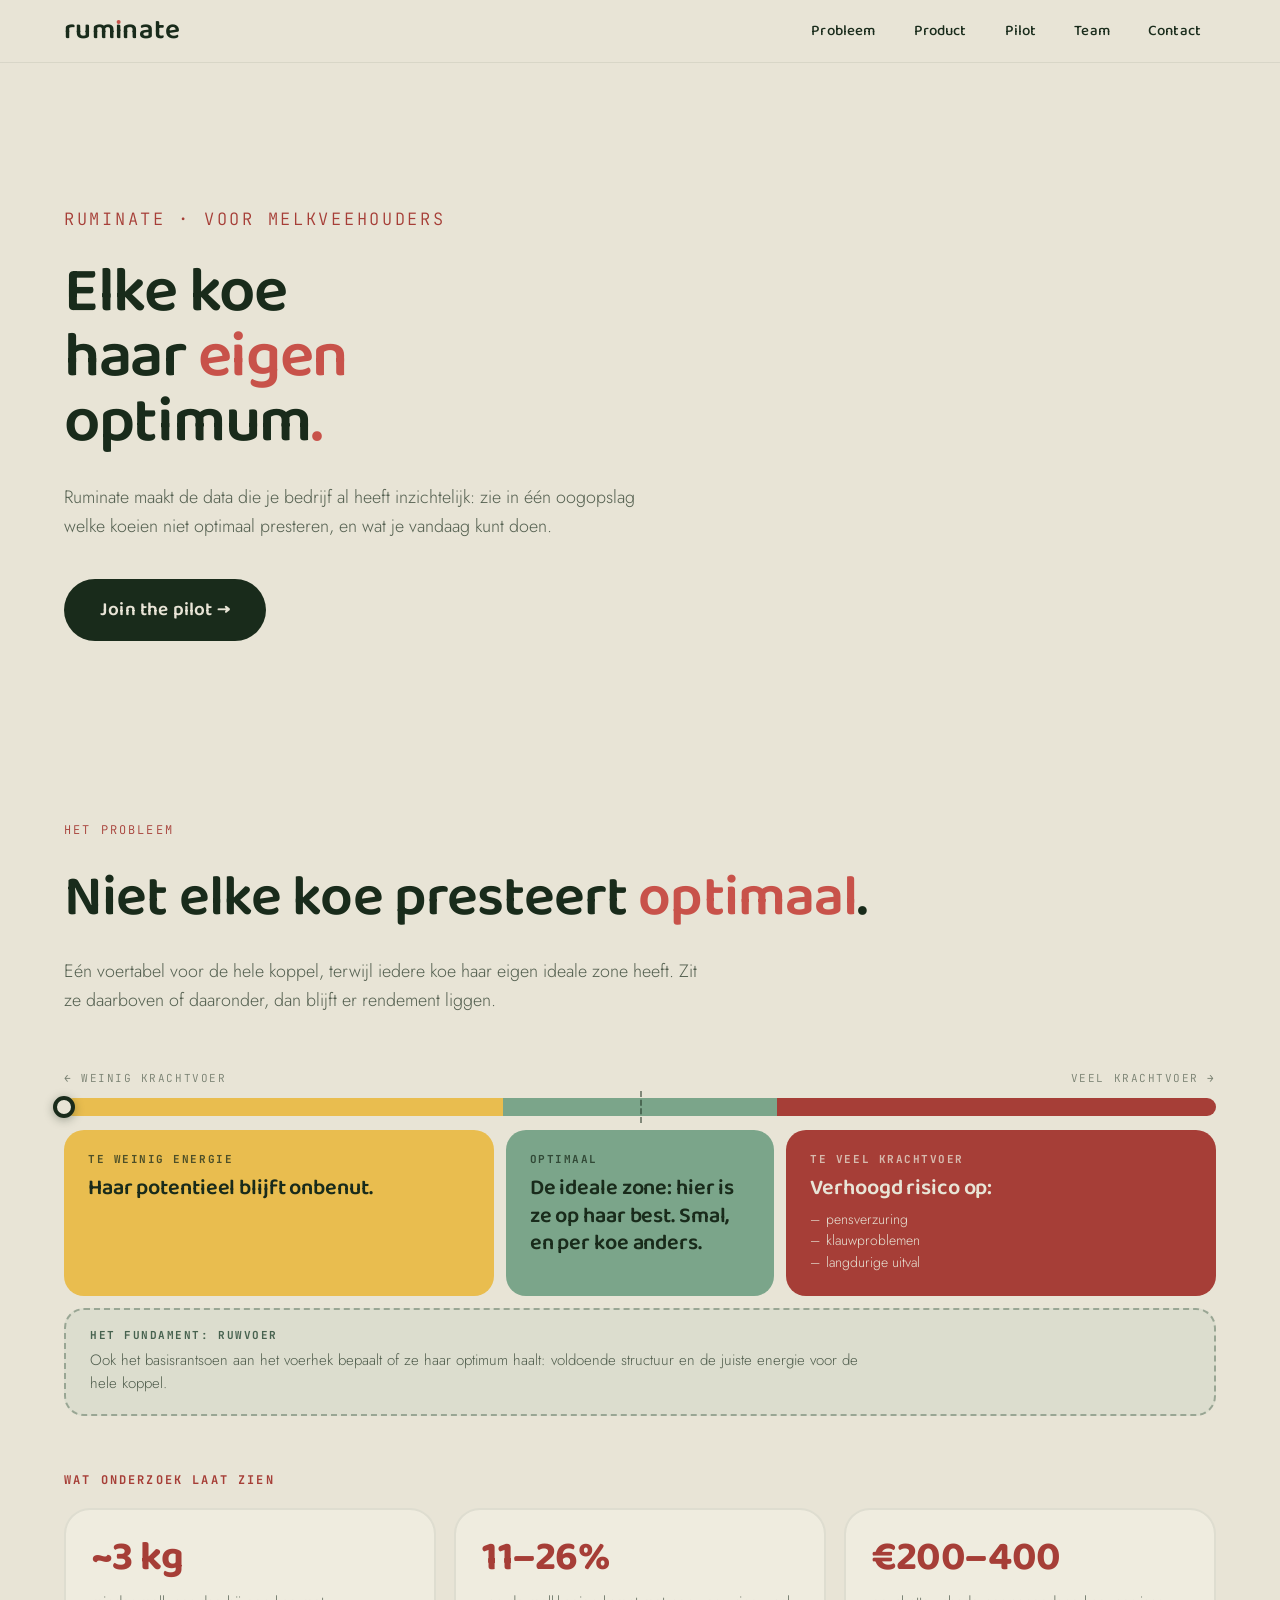
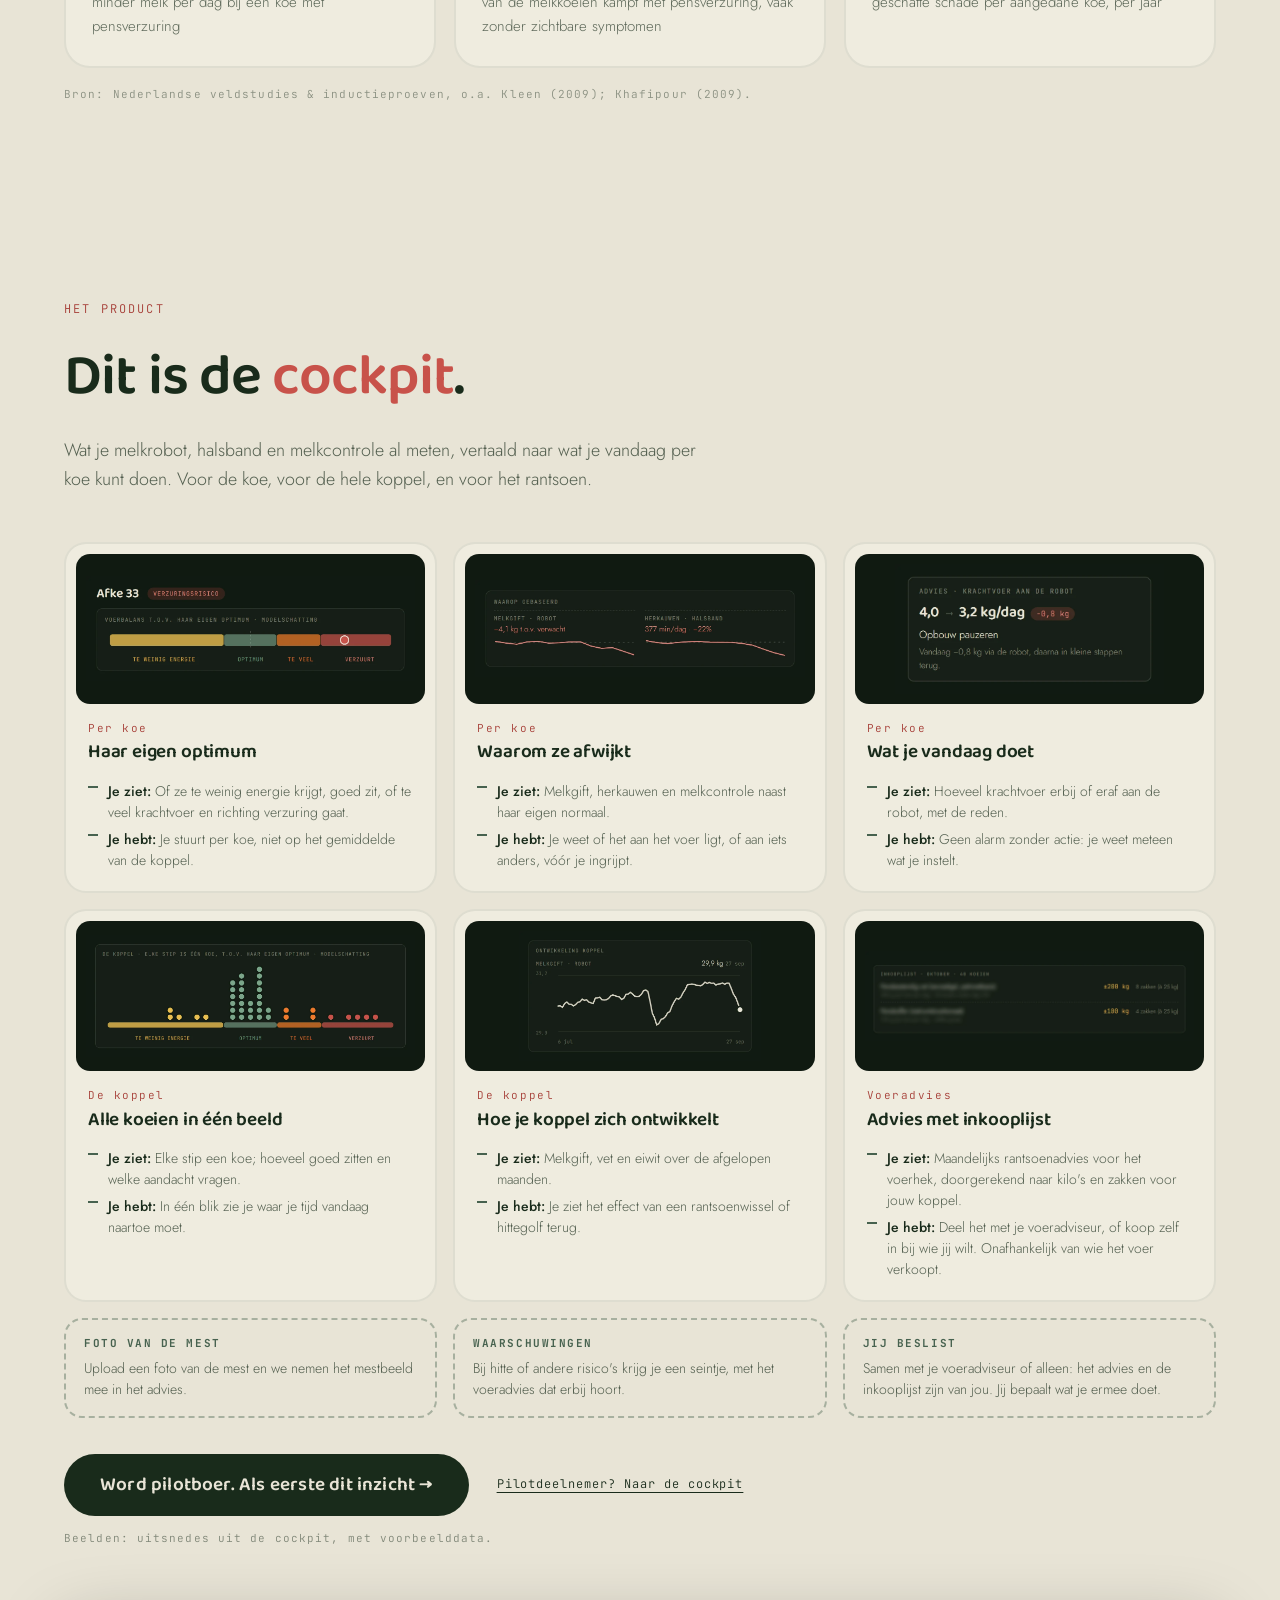
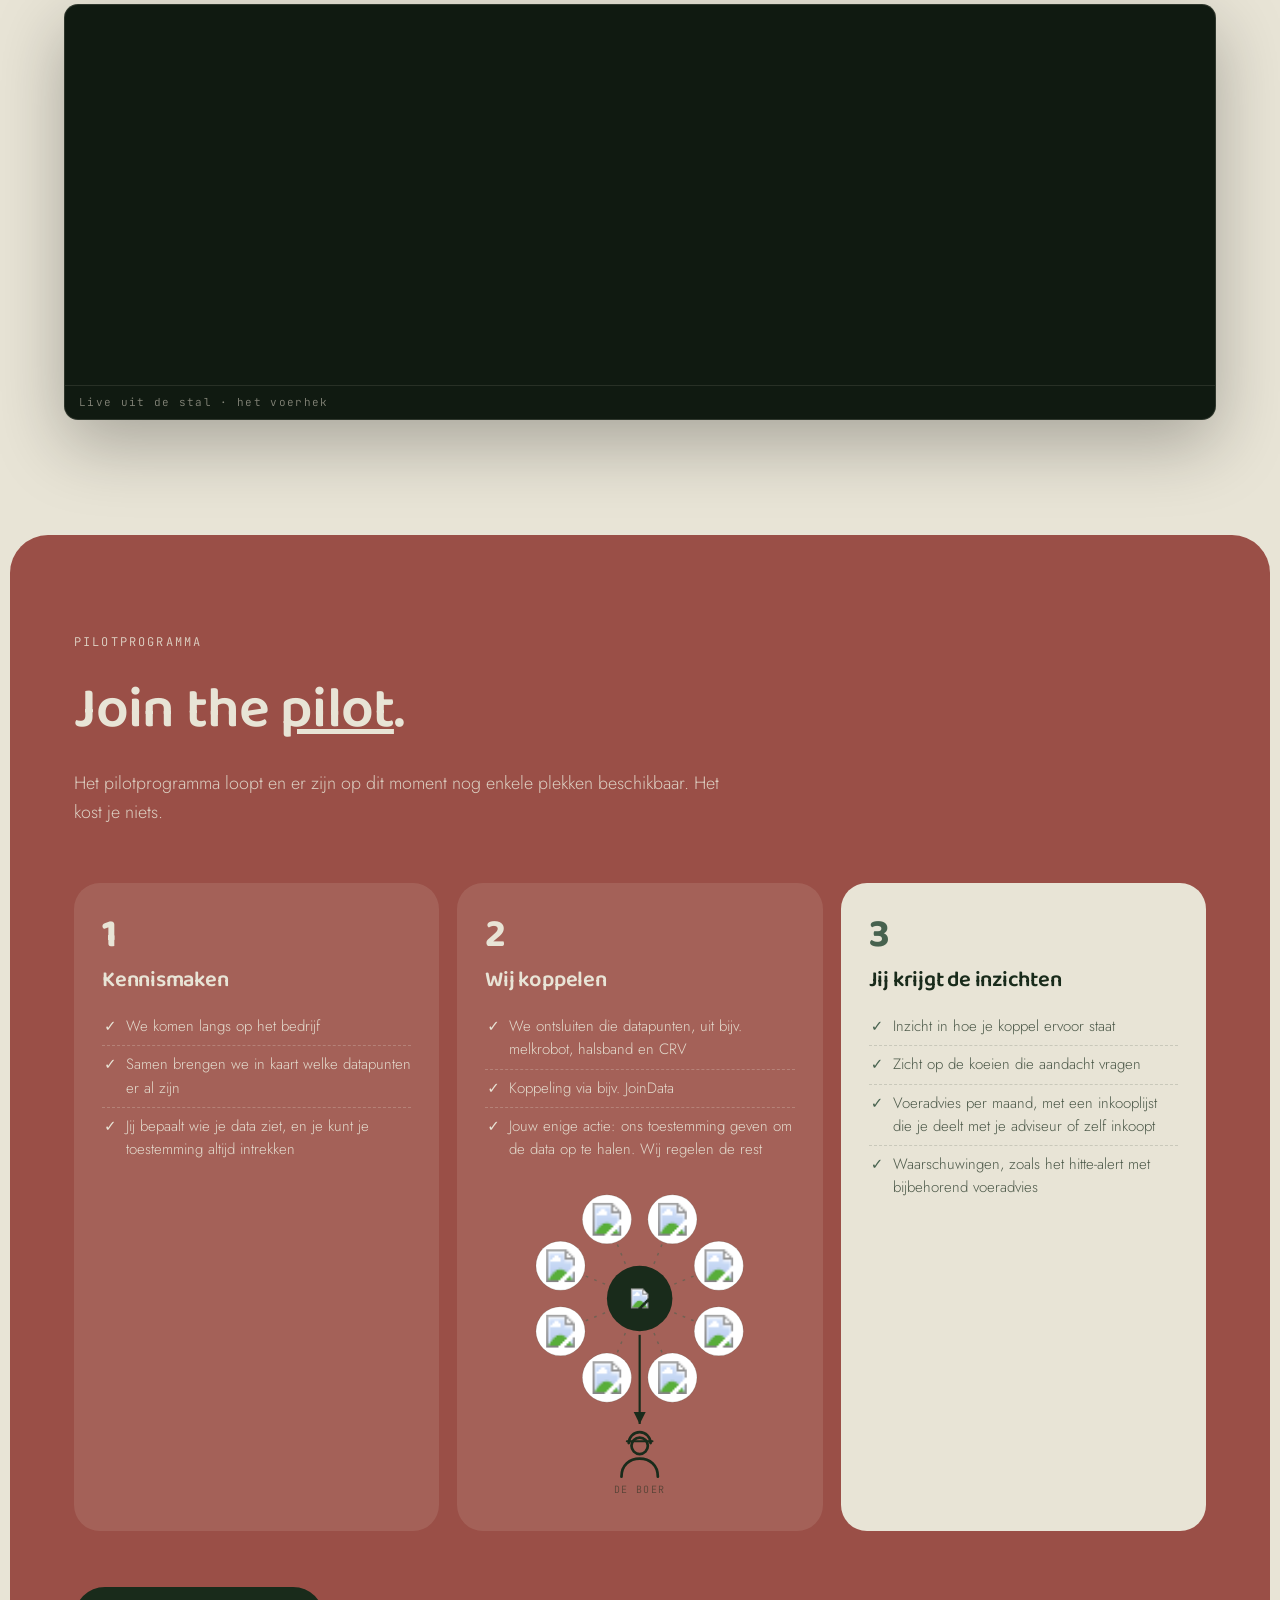
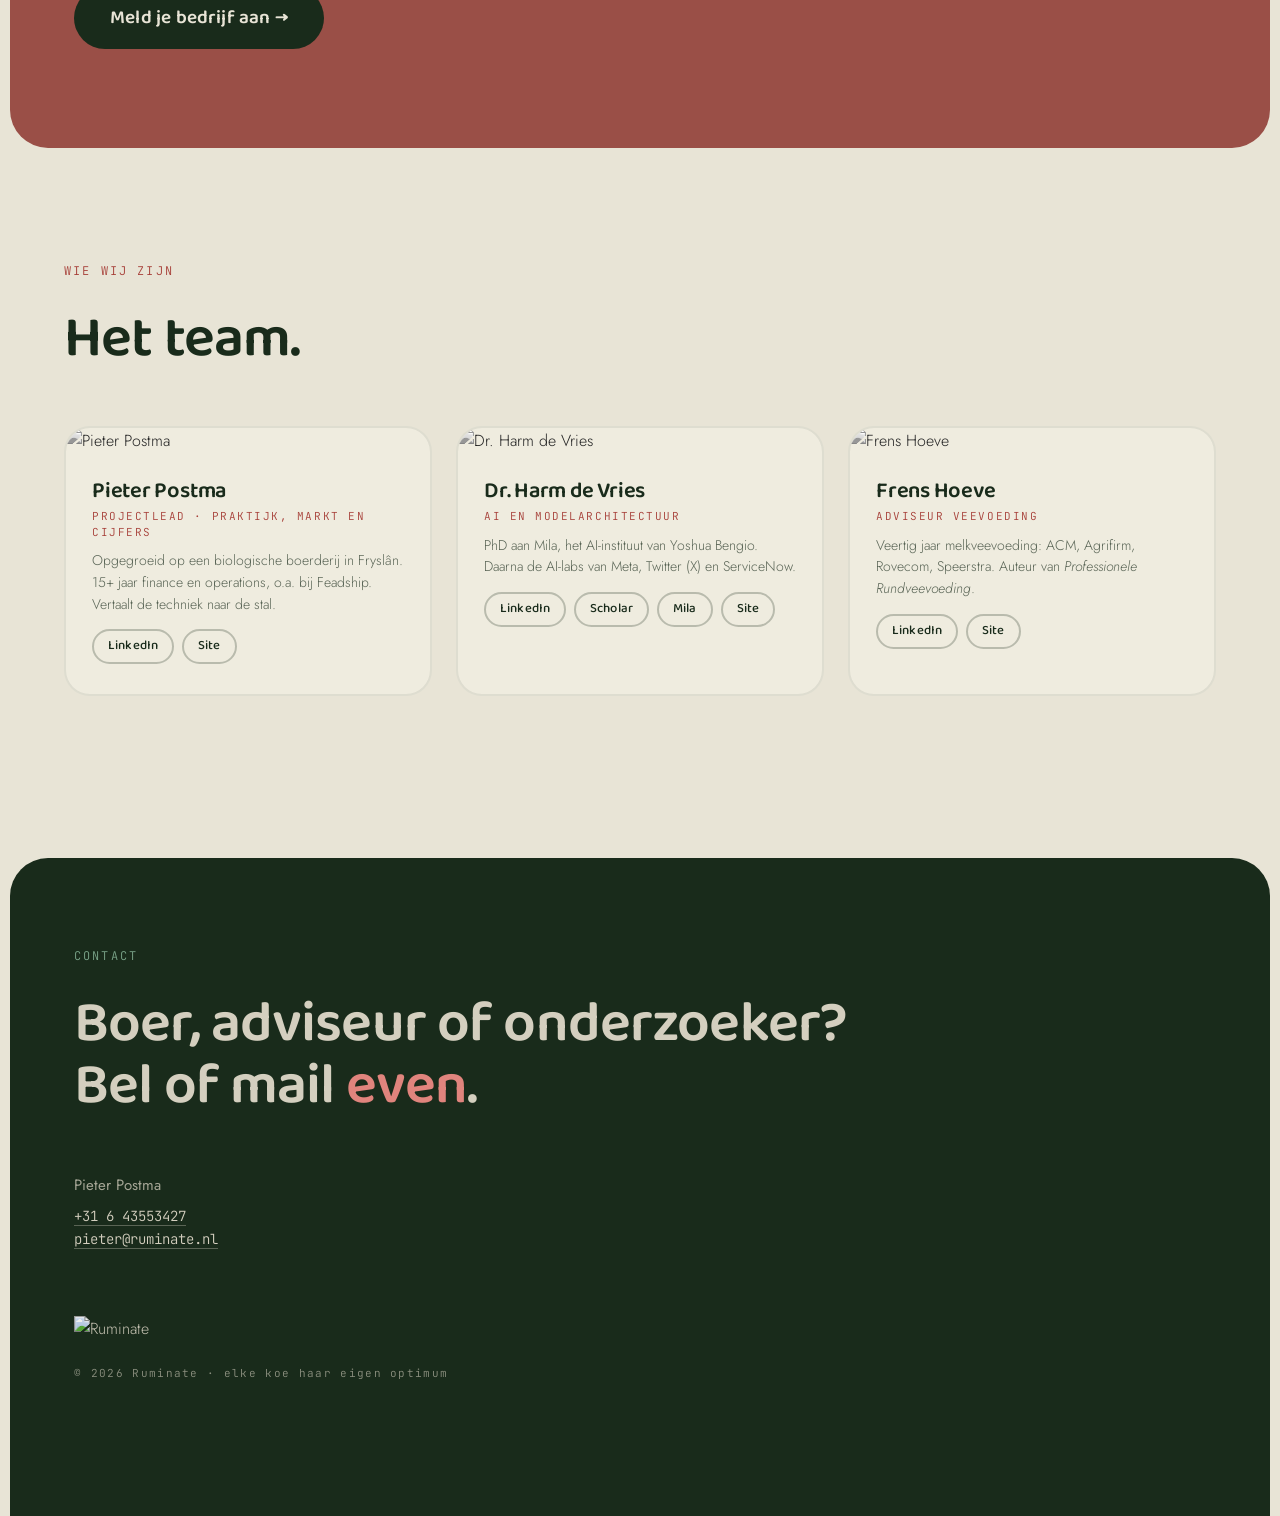
==== commit 2807e69c: "landing: productsectie compacter, per blok 'je ziet / je hebt', nieuwe knoptekst Co-Authored-By: Cla" ====
--- a/index.html
+++ b/index.html
@@ -278,22 +278,26 @@
     .knop,.knop:hover,.lid,.lid:hover{transform:none;transition:none}
 }
 /* product: wat de cockpit laat zien, met uitsnedes (de cockpit zelf staat op cockpit.html) */
-.cp-grid{display:grid;grid-template-columns:repeat(2,minmax(0,1fr));gap:18px;margin-top:56px}
-.cp-kaart{min-width:0;background:#efecdf;border:2px solid rgba(25,43,27,.08);border-radius:26px;padding:12px 12px 26px;display:flex;flex-direction:column}
-.cp-beeld{background:#101a11;border-radius:17px;height:240px;display:flex;align-items:center;justify-content:center;padding:12px;overflow:hidden}
+.cp-grid{display:grid;grid-template-columns:repeat(3,minmax(0,1fr));gap:16px;margin-top:48px}
+.cp-kaart{min-width:0;background:#efecdf;border:2px solid rgba(25,43,27,.08);border-radius:22px;padding:10px 10px 20px;display:flex;flex-direction:column}
+.cp-beeld{background:#101a11;border-radius:14px;height:150px;display:flex;align-items:center;justify-content:center;padding:10px;overflow:hidden}
 .cp-beeld img{display:block;min-width:0;max-width:100%;max-height:100%;width:auto;height:auto}
-.cp-kaart .nr{font-family:var(--mono);font-size:var(--t-label-s);letter-spacing:.14em;color:var(--rood-diep);margin:22px 14px 0}
-.cp-kaart h3{font-family:var(--merk);font-weight:600;font-size:var(--t-h3);line-height:1.25;letter-spacing:-.01em;margin:6px 14px 0}
-.cp-kaart p{font-size:var(--t-body);line-height:1.55;color:rgba(25,43,27,.7);margin:8px 14px 0}
-.cp-meer{display:grid;grid-template-columns:repeat(3,minmax(0,1fr));gap:18px;margin-top:18px}
-.cp-meer div{border:2px dashed rgba(71,98,79,.4);border-radius:20px;padding:20px 22px}
+.cp-kaart .nr{font-family:var(--mono);font-size:var(--t-label-s);letter-spacing:.14em;color:var(--rood-diep);margin:16px 12px 0}
+.cp-kaart h3{font-family:var(--merk);font-weight:600;font-size:1.1875rem;line-height:1.25;letter-spacing:-.01em;margin:4px 12px 0}
+.cp-kaart ul{list-style:none;margin:10px 12px 0;padding:0}
+.cp-kaart li{font-size:var(--t-body-s);line-height:1.5;color:rgba(25,43,27,.72);padding:6px 0 0 20px;position:relative}
+.cp-kaart li::before{content:"";position:absolute;left:0;top:.75em;width:10px;height:2px;background:var(--sage-tekst)}
+.cp-kaart li b{font-weight:500;color:var(--groen)}
+.cp-meer{display:grid;grid-template-columns:repeat(3,minmax(0,1fr));gap:16px;margin-top:16px}
+.cp-meer div{border:2px dashed rgba(71,98,79,.4);border-radius:18px;padding:16px 18px}
 .cp-meer h4{font-family:var(--mono);font-size:var(--t-label-s);line-height:1.4;letter-spacing:.14em;text-transform:uppercase;color:var(--sage-tekst)}
-.cp-meer p{font-size:var(--t-body-s);line-height:1.55;color:rgba(25,43,27,.72);margin-top:6px}
-.cp-cta{display:flex;align-items:center;gap:28px;flex-wrap:wrap;margin-top:40px}
+.cp-meer p{font-size:var(--t-body-s);line-height:1.5;color:rgba(25,43,27,.72);margin-top:6px}
+.cp-cta{display:flex;align-items:center;gap:28px;flex-wrap:wrap;margin-top:36px}
 .cp-cta .knop{margin-top:0}
 .cp-login{font-family:var(--mono);font-size:var(--t-label);letter-spacing:.08em;color:var(--groen);text-underline-offset:4px}
-.cp-noot{margin-top:16px;font-family:var(--mono);font-size:var(--t-label-s);letter-spacing:.1em;color:rgba(25,43,27,.5)}
-@media (max-width:760px){.cp-grid,.cp-meer{grid-template-columns:minmax(0,1fr)}.cp-beeld{height:auto;max-height:300px}}
+.cp-noot{margin-top:14px;font-family:var(--mono);font-size:var(--t-label-s);letter-spacing:.1em;color:rgba(25,43,27,.5)}
+@media (max-width:960px){.cp-grid{grid-template-columns:repeat(2,minmax(0,1fr))}}
+@media (max-width:640px){.cp-grid,.cp-meer{grid-template-columns:minmax(0,1fr)}.cp-beeld{height:auto;max-height:220px}}
 </style>
 </head>
 <body>
@@ -365,20 +369,20 @@
             <h2 class="reveal">Dit is de <span class="r">cockpit</span>.</h2>
             <p class="intro reveal">Wat je melkrobot, halsband en melkcontrole al meten, vertaald naar wat je vandaag per koe kunt doen. Voor de koe, voor de hele koppel, en voor het rantsoen.</p>
             <div class="cp-grid reveal">
-                <article class="cp-kaart"><div class="cp-beeld"><img src="media/cockpit/lat.webp?v=1" alt="Balk met de voerbalans van één koe: te weinig energie, optimum, te veel, verzuurt" loading="lazy"></div><div class="nr">Per koe</div><h3>Haar eigen optimum</h3><p>Eén balk laat zien of ze te weinig energie krijgt, precies goed zit, of zoveel krachtvoer dat ze richting verzuring gaat. Gemeten tegen haar eigen optimum, niet tegen het gemiddelde.</p></article>
-                <article class="cp-kaart"><div class="cp-beeld"><img src="media/cockpit/signalen.webp?v=1" alt="Twee signalen van één koe ten opzichte van haar norm: melkgift en herkauwen" loading="lazy"></div><div class="nr">Per koe</div><h3>Zien wáárom ze afwijkt</h3><p>Melkgift, herkauwen en de melkcontrole, steeds naast haar eigen normaal gelegd. Zo zie je niet alleen dát een koe afwijkt, maar ook waar het vandaan komt. Ook als het niet aan het voer ligt.</p></article>
-                <article class="cp-kaart"><div class="cp-beeld"><img src="media/cockpit/advies.webp?v=1" alt="Adviesblok: krachtvoer van 4,0 naar 3,2 kg per dag" loading="lazy"></div><div class="nr">Per koe</div><h3>Wat je vandaag doet</h3><p>Een concreet advies voor de robot: hoeveel krachtvoer erbij of eraf, met de reden erbij. Geen alarm zonder handelingsperspectief.</p></article>
-                <article class="cp-kaart"><div class="cp-beeld"><img src="media/cockpit/kudde.webp?v=1" alt="Stippengrafiek van de koppel met tellers per zone" loading="lazy"></div><div class="nr">De koppel</div><h3>Alle koeien in één beeld</h3><p>Elke stip is een koe. In één oogopslag zie je hoeveel koeien goed zitten en welke aandacht vragen. Eén klik en je zit bij de koe.</p></article>
-                <article class="cp-kaart"><div class="cp-beeld"><img src="media/cockpit/trend.webp?v=1" alt="Lijngrafiek van de gemiddelde melkgift over twaalf weken" loading="lazy"></div><div class="nr">De koppel</div><h3>Hoe je koppel zich ontwikkelt</h3><p>Melkgift, vet en eiwit over de afgelopen maanden. Een rantsoenwissel of een hittegolf zie je direct terug.</p></article>
-                <article class="cp-kaart"><div class="cp-beeld"><img src="media/cockpit/inkoop.webp?v=1" alt="Inkooplijst voor een maand, met hoeveelheden per product" loading="lazy"></div><div class="nr">Voeradvies</div><h3>Advies met inkooplijst</h3><p>Per maand een advies voor het rantsoen aan het voerhek, doorgerekend naar een inkooplijst voor jouw koppel. Te delen met je voeradviseur.</p></article>
+                <article class="cp-kaart"><div class="cp-beeld"><img src="media/cockpit/lat.webp?v=1" alt="Balk met de voerbalans van één koe: te weinig energie, optimum, te veel, verzuurt" loading="lazy"></div><div class="nr">Per koe</div><h3>Haar eigen optimum</h3><ul><li><b>Je ziet:</b> Of ze te weinig energie krijgt, goed zit, of te veel krachtvoer en richting verzuring gaat.</li><li><b>Je hebt:</b> Je stuurt per koe, niet op het gemiddelde van de koppel.</li></ul></article>
+                <article class="cp-kaart"><div class="cp-beeld"><img src="media/cockpit/signalen.webp?v=1" alt="Twee signalen van één koe ten opzichte van haar norm: melkgift en herkauwen" loading="lazy"></div><div class="nr">Per koe</div><h3>Waarom ze afwijkt</h3><ul><li><b>Je ziet:</b> Melkgift, herkauwen en melkcontrole naast haar eigen normaal.</li><li><b>Je hebt:</b> Je weet of het aan het voer ligt, of aan iets anders, vóór je ingrijpt.</li></ul></article>
+                <article class="cp-kaart"><div class="cp-beeld"><img src="media/cockpit/advies.webp?v=1" alt="Adviesblok: krachtvoer van 4,0 naar 3,2 kg per dag" loading="lazy"></div><div class="nr">Per koe</div><h3>Wat je vandaag doet</h3><ul><li><b>Je ziet:</b> Hoeveel krachtvoer erbij of eraf aan de robot, met de reden.</li><li><b>Je hebt:</b> Geen alarm zonder actie: je weet meteen wat je instelt.</li></ul></article>
+                <article class="cp-kaart"><div class="cp-beeld"><img src="media/cockpit/kudde.webp?v=1" alt="Stippengrafiek van de koppel" loading="lazy"></div><div class="nr">De koppel</div><h3>Alle koeien in één beeld</h3><ul><li><b>Je ziet:</b> Elke stip een koe; hoeveel goed zitten en welke aandacht vragen.</li><li><b>Je hebt:</b> In één blik zie je waar je tijd vandaag naartoe moet.</li></ul></article>
+                <article class="cp-kaart"><div class="cp-beeld"><img src="media/cockpit/trend.webp?v=1" alt="Lijngrafiek van de gemiddelde melkgift over twaalf weken" loading="lazy"></div><div class="nr">De koppel</div><h3>Hoe je koppel zich ontwikkelt</h3><ul><li><b>Je ziet:</b> Melkgift, vet en eiwit over de afgelopen maanden.</li><li><b>Je hebt:</b> Je ziet het effect van een rantsoenwissel of hittegolf terug.</li></ul></article>
+                <article class="cp-kaart"><div class="cp-beeld"><img src="media/cockpit/inkoop.webp?v=1" alt="Inkooplijst voor een maand, met hoeveelheden per product" loading="lazy"></div><div class="nr">Voeradvies</div><h3>Advies met inkooplijst</h3><ul><li><b>Je ziet:</b> Maandelijks rantsoenadvies voor het voerhek, doorgerekend naar kilo's en zakken voor jouw koppel.</li><li><b>Je hebt:</b> Deel het met je voeradviseur, of koop zelf in bij wie jij wilt. Onafhankelijk van wie het voer verkoopt.</li></ul></article>
             </div>
             <div class="cp-meer reveal">
                 <div><h4>Foto van de mest</h4><p>Upload een foto van de mest en we nemen het mestbeeld mee in het advies.</p></div>
                 <div><h4>Waarschuwingen</h4><p>Bij hitte of andere risico's krijg je een seintje, met het voeradvies dat erbij hoort.</p></div>
-                <div><h4>Samen met je adviseur</h4><p>Advies en inkooplijst deel je met één klik met je voeradviseur.</p></div>
+                <div><h4>Jij beslist</h4><p>Samen met je voeradviseur of alleen: het advies en de inkooplijst zijn van jou. Jij bepaalt wat je ermee doet.</p></div>
             </div>
             <div class="cp-cta reveal">
-                <a class="knop" href="#pilot">Zie het met je eigen koeien &rarr;</a>
+                <a class="knop" href="#pilot">Word pilotboer. Als eerste dit inzicht &rarr;</a>
                 <a class="cp-login" href="cockpit.html">Pilotdeelnemer? Naar de cockpit</a>
             </div>
             <p class="cp-noot">Beelden: uitsnedes uit de cockpit, met voorbeelddata.</p>
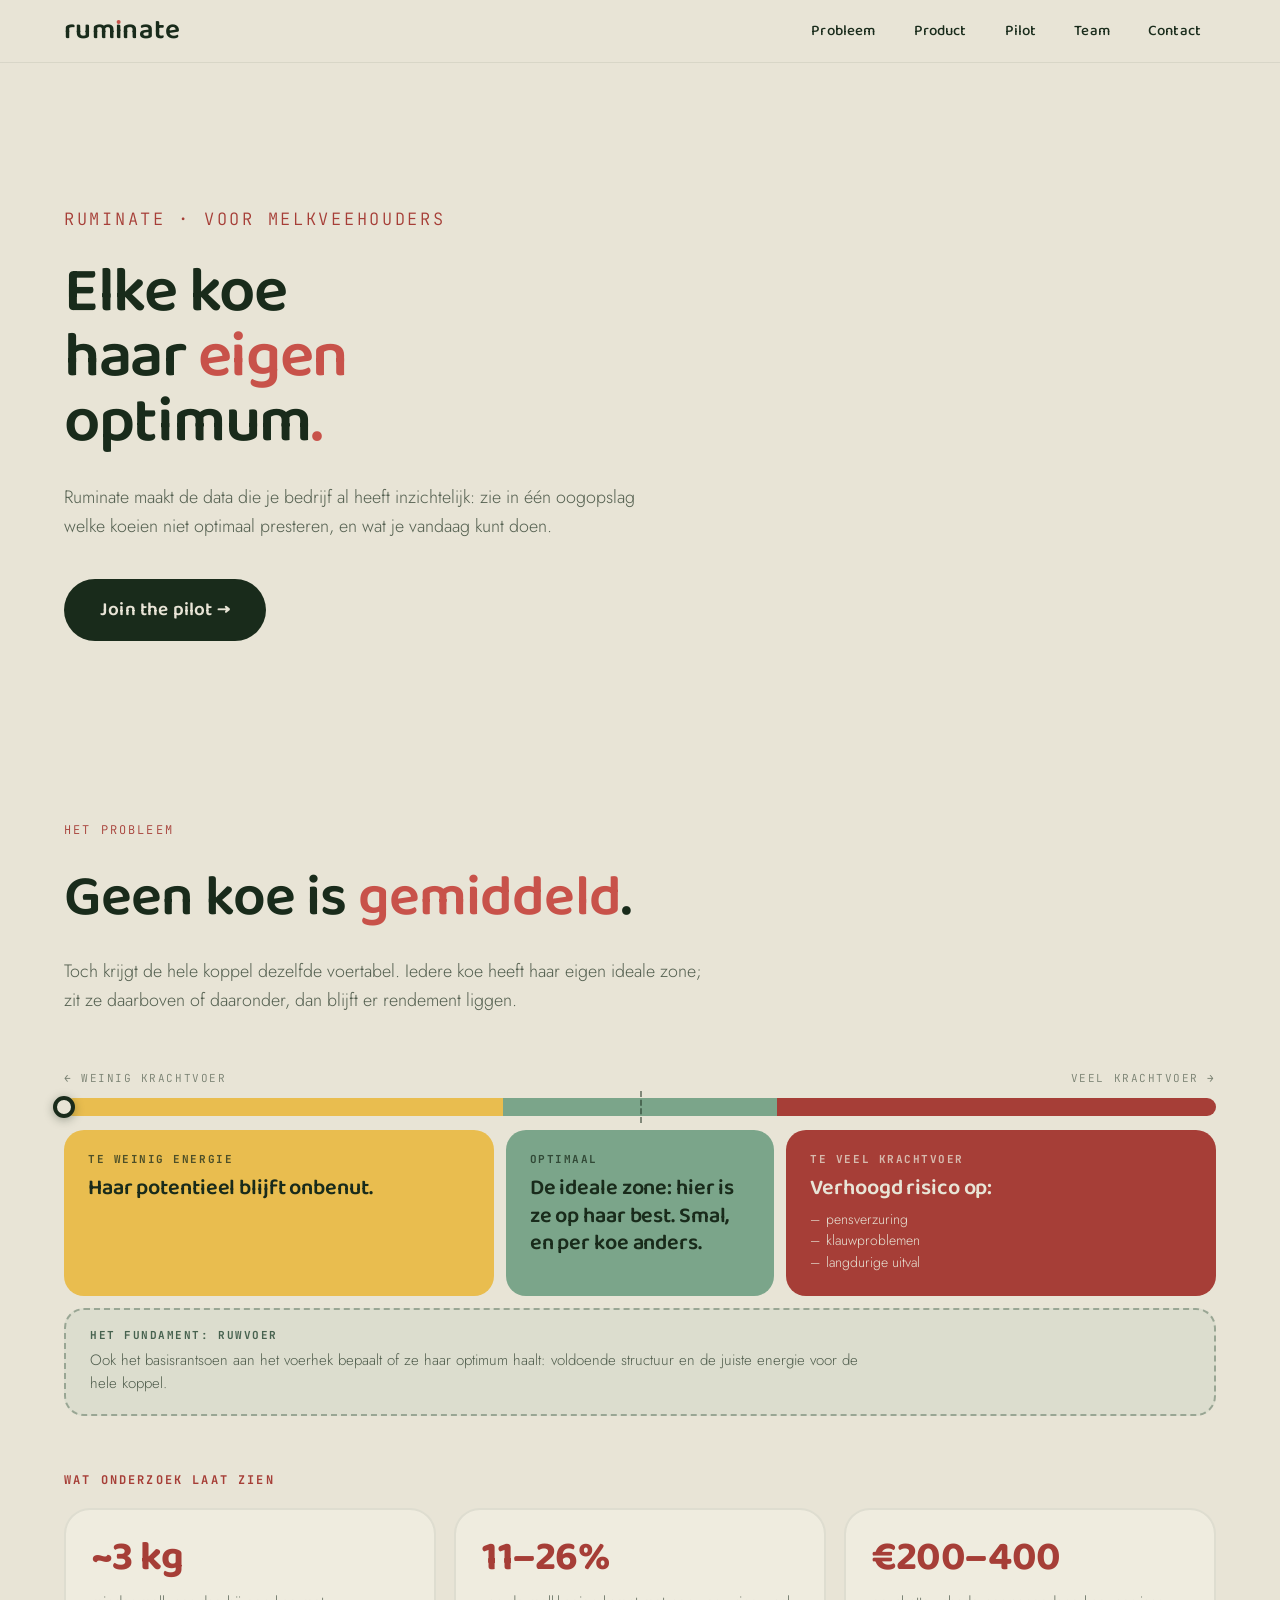
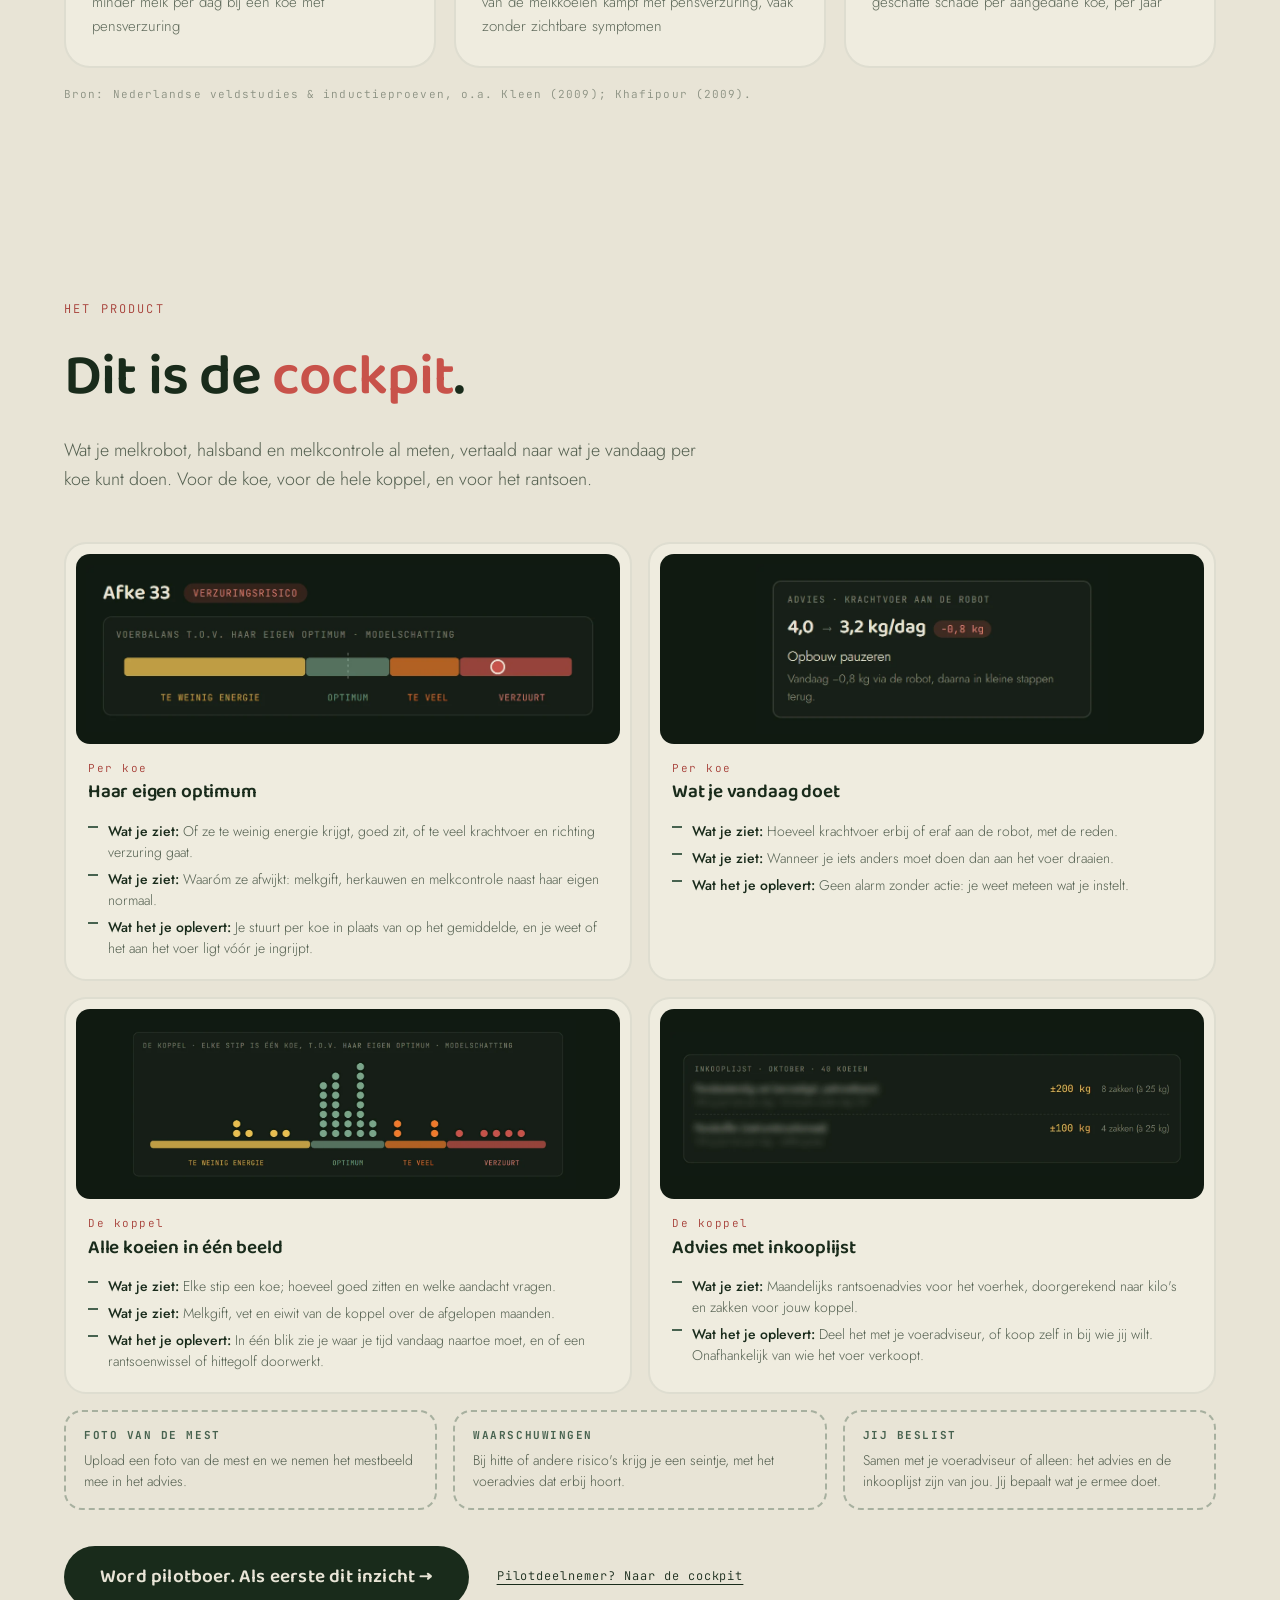
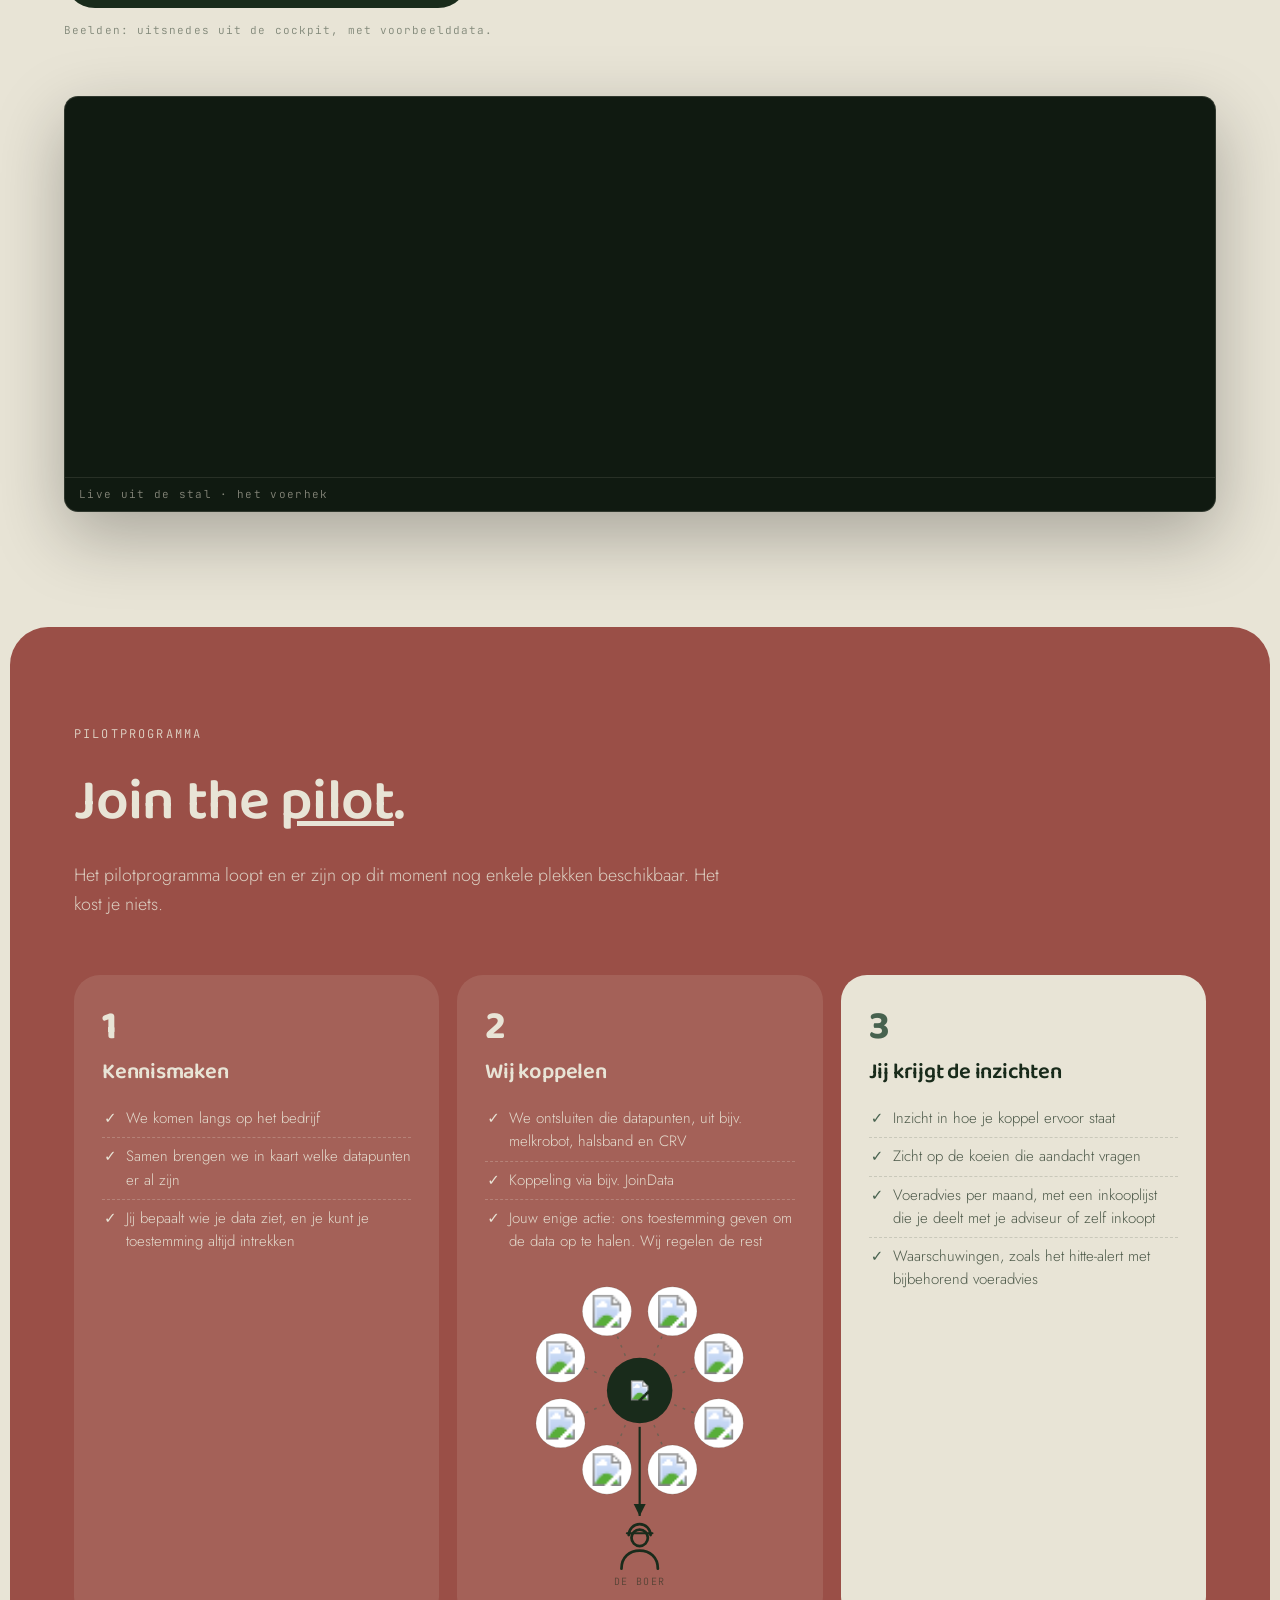
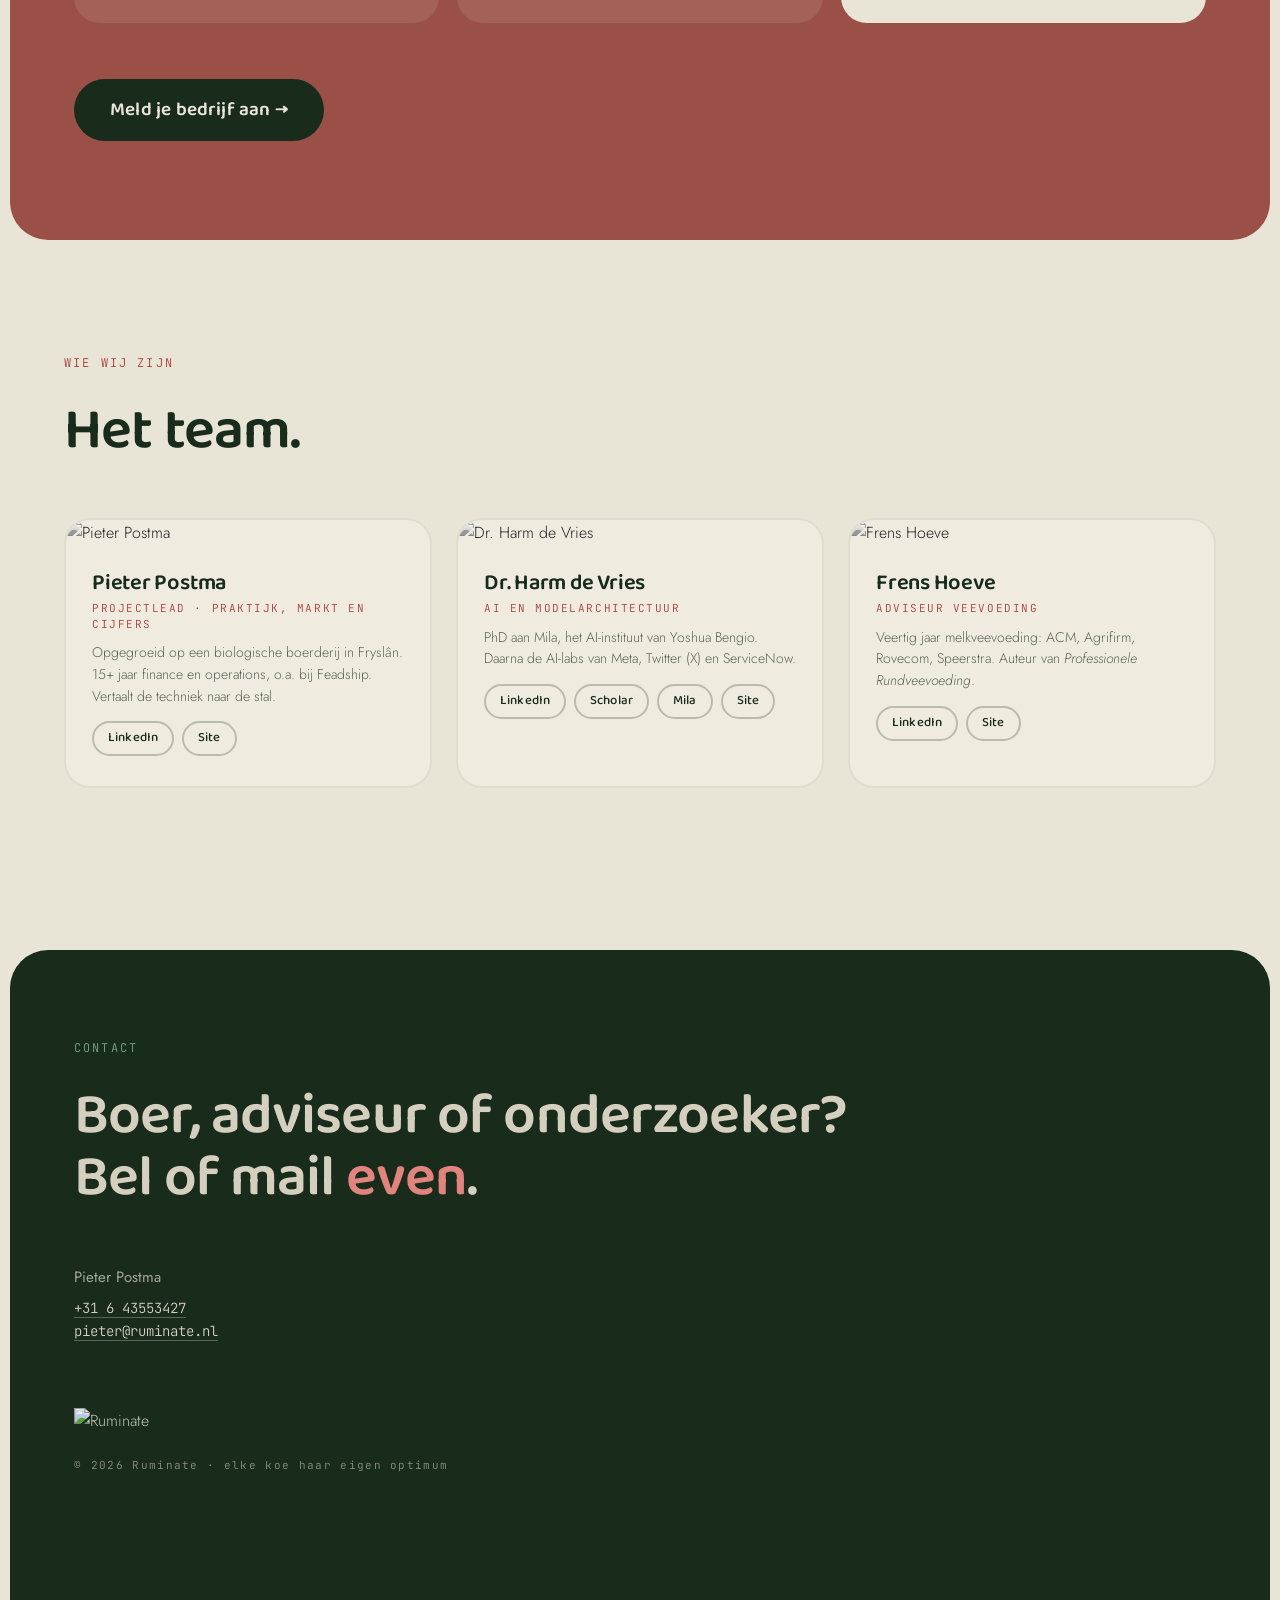
==== commit bf9dd5b8: "landing: vier productblokken, 'Geen koe is gemiddeld' Co-Authored-By: Claude Fable 5.1 <noreply@anth" ====
--- a/index.html
+++ b/index.html
@@ -278,9 +278,9 @@
     .knop,.knop:hover,.lid,.lid:hover{transform:none;transition:none}
 }
 /* product: wat de cockpit laat zien, met uitsnedes (de cockpit zelf staat op cockpit.html) */
-.cp-grid{display:grid;grid-template-columns:repeat(3,minmax(0,1fr));gap:16px;margin-top:48px}
+.cp-grid{display:grid;grid-template-columns:repeat(2,minmax(0,1fr));gap:16px;margin-top:48px}
 .cp-kaart{min-width:0;background:#efecdf;border:2px solid rgba(25,43,27,.08);border-radius:22px;padding:10px 10px 20px;display:flex;flex-direction:column}
-.cp-beeld{background:#101a11;border-radius:14px;height:150px;display:flex;align-items:center;justify-content:center;padding:10px;overflow:hidden}
+.cp-beeld{background:#101a11;border-radius:14px;height:190px;display:flex;align-items:center;justify-content:center;padding:10px;overflow:hidden}
 .cp-beeld img{display:block;min-width:0;max-width:100%;max-height:100%;width:auto;height:auto}
 .cp-kaart .nr{font-family:var(--mono);font-size:var(--t-label-s);letter-spacing:.14em;color:var(--rood-diep);margin:16px 12px 0}
 .cp-kaart h3{font-family:var(--merk);font-weight:600;font-size:1.1875rem;line-height:1.25;letter-spacing:-.01em;margin:4px 12px 0}
@@ -296,7 +296,6 @@
 .cp-cta .knop{margin-top:0}
 .cp-login{font-family:var(--mono);font-size:var(--t-label);letter-spacing:.08em;color:var(--groen);text-underline-offset:4px}
 .cp-noot{margin-top:14px;font-family:var(--mono);font-size:var(--t-label-s);letter-spacing:.1em;color:rgba(25,43,27,.5)}
-@media (max-width:960px){.cp-grid{grid-template-columns:repeat(2,minmax(0,1fr))}}
 @media (max-width:640px){.cp-grid,.cp-meer{grid-template-columns:minmax(0,1fr)}.cp-beeld{height:auto;max-height:220px}}
 </style>
 </head>
@@ -332,8 +331,8 @@
     <section class="blok" id="probleem" style="padding-top:6vh">
         <div class="binnen">
             <div class="kicker">Het probleem</div>
-            <h2 class="reveal">Niet elke koe presteert <span class="r">optimaal</span>.</h2>
-            <p class="intro reveal">E&eacute;n voertabel voor de hele koppel, terwijl iedere koe haar eigen ideale zone heeft. Zit ze daarboven of daaronder, dan blijft er rendement liggen.</p>
+            <h2 class="reveal">Geen koe is <span class="r">gemiddeld</span>.</h2>
+            <p class="intro reveal">Toch krijgt de hele koppel dezelfde voertabel. Iedere koe heeft haar eigen ideale zone; zit ze daarboven of daaronder, dan blijft er rendement liggen.</p>
             <div class="lat-wrap reveal">
                 <div class="lat-schaal" aria-hidden="true">
                     <span class="s-min">&larr;&nbsp;weinig krachtvoer</span><span class="s-max">veel krachtvoer&nbsp;&rarr;</span>
@@ -369,12 +368,10 @@
             <h2 class="reveal">Dit is de <span class="r">cockpit</span>.</h2>
             <p class="intro reveal">Wat je melkrobot, halsband en melkcontrole al meten, vertaald naar wat je vandaag per koe kunt doen. Voor de koe, voor de hele koppel, en voor het rantsoen.</p>
             <div class="cp-grid reveal">
-                <article class="cp-kaart"><div class="cp-beeld"><img src="media/cockpit/lat.webp?v=1" alt="Balk met de voerbalans van één koe: te weinig energie, optimum, te veel, verzuurt" loading="lazy"></div><div class="nr">Per koe</div><h3>Haar eigen optimum</h3><ul><li><b>Je ziet:</b> Of ze te weinig energie krijgt, goed zit, of te veel krachtvoer en richting verzuring gaat.</li><li><b>Je hebt:</b> Je stuurt per koe, niet op het gemiddelde van de koppel.</li></ul></article>
-                <article class="cp-kaart"><div class="cp-beeld"><img src="media/cockpit/signalen.webp?v=1" alt="Twee signalen van één koe ten opzichte van haar norm: melkgift en herkauwen" loading="lazy"></div><div class="nr">Per koe</div><h3>Waarom ze afwijkt</h3><ul><li><b>Je ziet:</b> Melkgift, herkauwen en melkcontrole naast haar eigen normaal.</li><li><b>Je hebt:</b> Je weet of het aan het voer ligt, of aan iets anders, vóór je ingrijpt.</li></ul></article>
-                <article class="cp-kaart"><div class="cp-beeld"><img src="media/cockpit/advies.webp?v=1" alt="Adviesblok: krachtvoer van 4,0 naar 3,2 kg per dag" loading="lazy"></div><div class="nr">Per koe</div><h3>Wat je vandaag doet</h3><ul><li><b>Je ziet:</b> Hoeveel krachtvoer erbij of eraf aan de robot, met de reden.</li><li><b>Je hebt:</b> Geen alarm zonder actie: je weet meteen wat je instelt.</li></ul></article>
-                <article class="cp-kaart"><div class="cp-beeld"><img src="media/cockpit/kudde.webp?v=1" alt="Stippengrafiek van de koppel" loading="lazy"></div><div class="nr">De koppel</div><h3>Alle koeien in één beeld</h3><ul><li><b>Je ziet:</b> Elke stip een koe; hoeveel goed zitten en welke aandacht vragen.</li><li><b>Je hebt:</b> In één blik zie je waar je tijd vandaag naartoe moet.</li></ul></article>
-                <article class="cp-kaart"><div class="cp-beeld"><img src="media/cockpit/trend.webp?v=1" alt="Lijngrafiek van de gemiddelde melkgift over twaalf weken" loading="lazy"></div><div class="nr">De koppel</div><h3>Hoe je koppel zich ontwikkelt</h3><ul><li><b>Je ziet:</b> Melkgift, vet en eiwit over de afgelopen maanden.</li><li><b>Je hebt:</b> Je ziet het effect van een rantsoenwissel of hittegolf terug.</li></ul></article>
-                <article class="cp-kaart"><div class="cp-beeld"><img src="media/cockpit/inkoop.webp?v=1" alt="Inkooplijst voor een maand, met hoeveelheden per product" loading="lazy"></div><div class="nr">Voeradvies</div><h3>Advies met inkooplijst</h3><ul><li><b>Je ziet:</b> Maandelijks rantsoenadvies voor het voerhek, doorgerekend naar kilo's en zakken voor jouw koppel.</li><li><b>Je hebt:</b> Deel het met je voeradviseur, of koop zelf in bij wie jij wilt. Onafhankelijk van wie het voer verkoopt.</li></ul></article>
+                <article class="cp-kaart"><div class="cp-beeld"><img src="media/cockpit/lat.webp?v=1" alt="Balk met de voerbalans van één koe: te weinig energie, optimum, te veel, verzuurt" loading="lazy"></div><div class="nr">Per koe</div><h3>Haar eigen optimum</h3><ul><li><b>Wat je ziet:</b> Of ze te weinig energie krijgt, goed zit, of te veel krachtvoer en richting verzuring gaat.</li><li><b>Wat je ziet:</b> Waaróm ze afwijkt: melkgift, herkauwen en melkcontrole naast haar eigen normaal.</li><li><b>Wat het je oplevert:</b> Je stuurt per koe in plaats van op het gemiddelde, en je weet of het aan het voer ligt vóór je ingrijpt.</li></ul></article>
+                <article class="cp-kaart"><div class="cp-beeld"><img src="media/cockpit/advies.webp?v=1" alt="Adviesblok: krachtvoer van 4,0 naar 3,2 kg per dag" loading="lazy"></div><div class="nr">Per koe</div><h3>Wat je vandaag doet</h3><ul><li><b>Wat je ziet:</b> Hoeveel krachtvoer erbij of eraf aan de robot, met de reden.</li><li><b>Wat je ziet:</b> Wanneer je iets anders moet doen dan aan het voer draaien.</li><li><b>Wat het je oplevert:</b> Geen alarm zonder actie: je weet meteen wat je instelt.</li></ul></article>
+                <article class="cp-kaart"><div class="cp-beeld"><img src="media/cockpit/kudde.webp?v=1" alt="Stippengrafiek van de koppel" loading="lazy"></div><div class="nr">De koppel</div><h3>Alle koeien in één beeld</h3><ul><li><b>Wat je ziet:</b> Elke stip een koe; hoeveel goed zitten en welke aandacht vragen.</li><li><b>Wat je ziet:</b> Melkgift, vet en eiwit van de koppel over de afgelopen maanden.</li><li><b>Wat het je oplevert:</b> In één blik zie je waar je tijd vandaag naartoe moet, en of een rantsoenwissel of hittegolf doorwerkt.</li></ul></article>
+                <article class="cp-kaart"><div class="cp-beeld"><img src="media/cockpit/inkoop.webp?v=1" alt="Inkooplijst voor een maand, met hoeveelheden per product" loading="lazy"></div><div class="nr">De koppel</div><h3>Advies met inkooplijst</h3><ul><li><b>Wat je ziet:</b> Maandelijks rantsoenadvies voor het voerhek, doorgerekend naar kilo's en zakken voor jouw koppel.</li><li><b>Wat het je oplevert:</b> Deel het met je voeradviseur, of koop zelf in bij wie jij wilt. Onafhankelijk van wie het voer verkoopt.</li></ul></article>
             </div>
             <div class="cp-meer reveal">
                 <div><h4>Foto van de mest</h4><p>Upload een foto van de mest en we nemen het mestbeeld mee in het advies.</p></div>
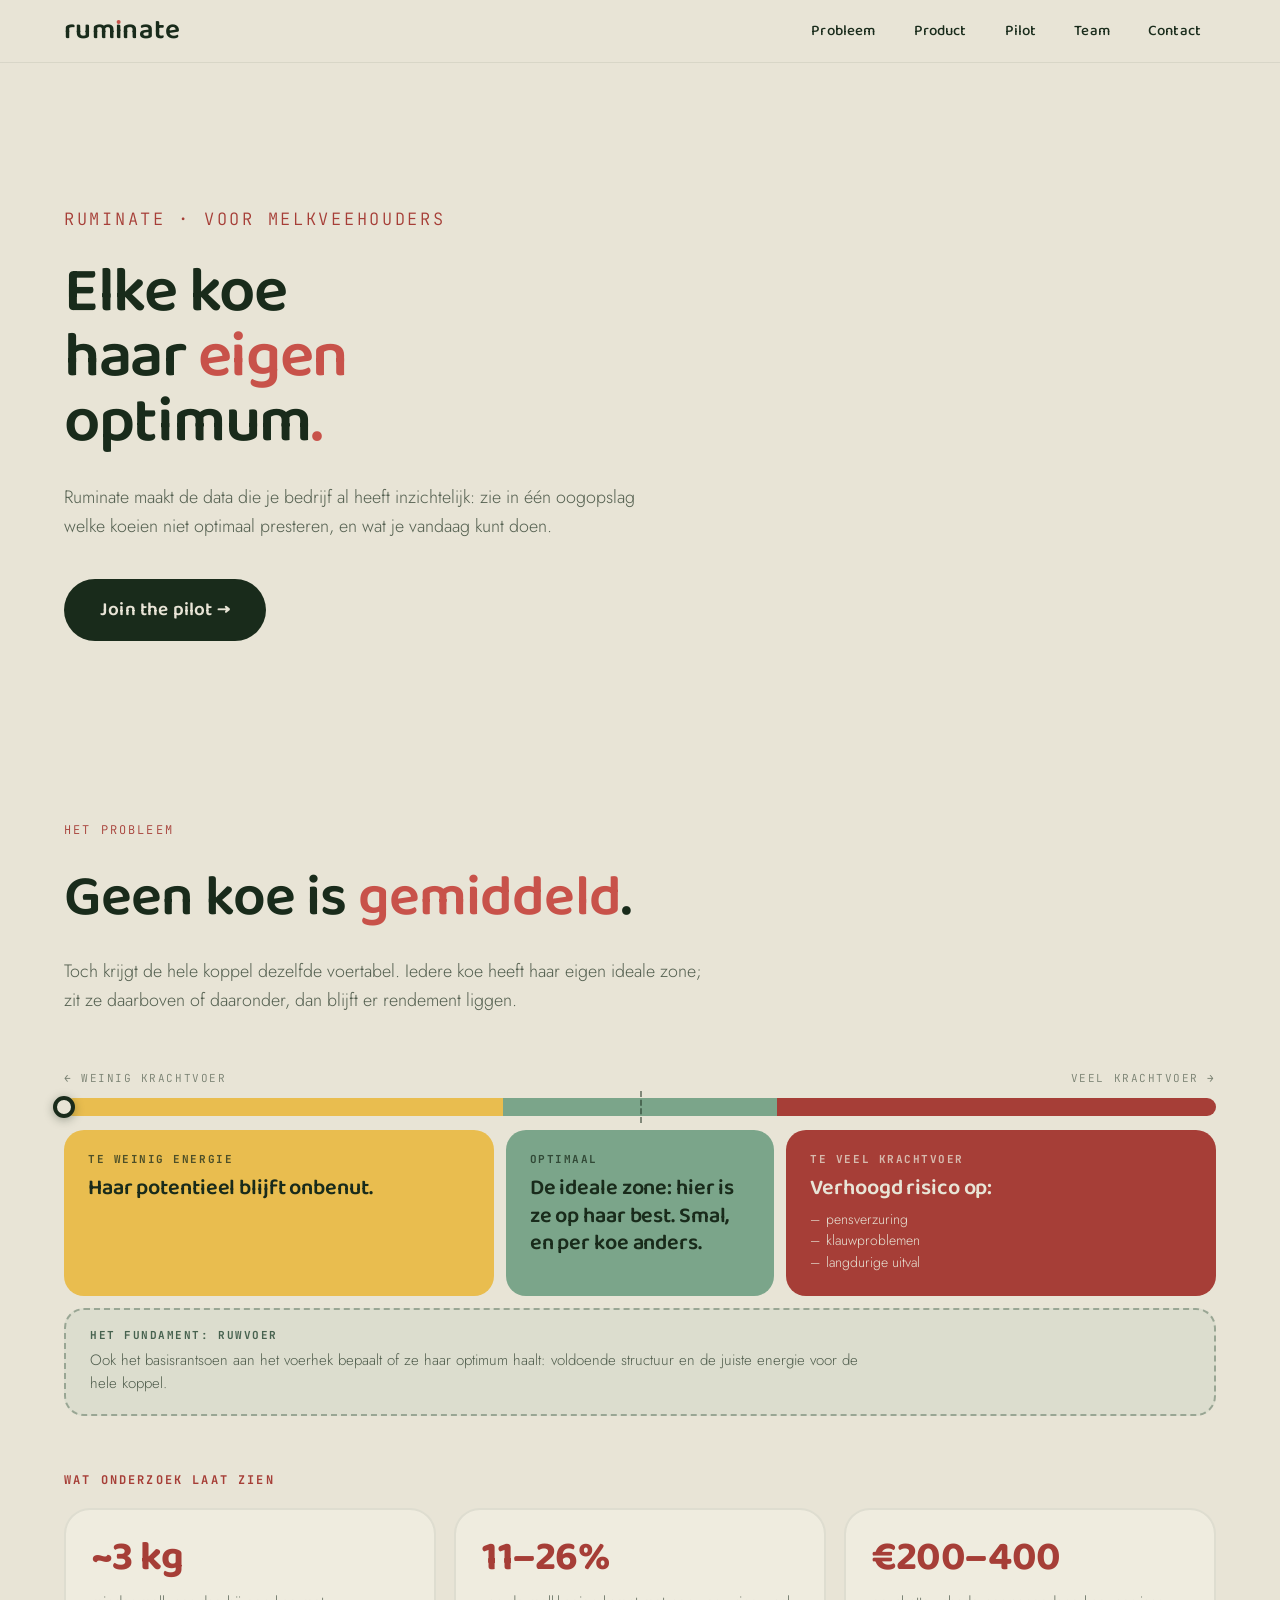
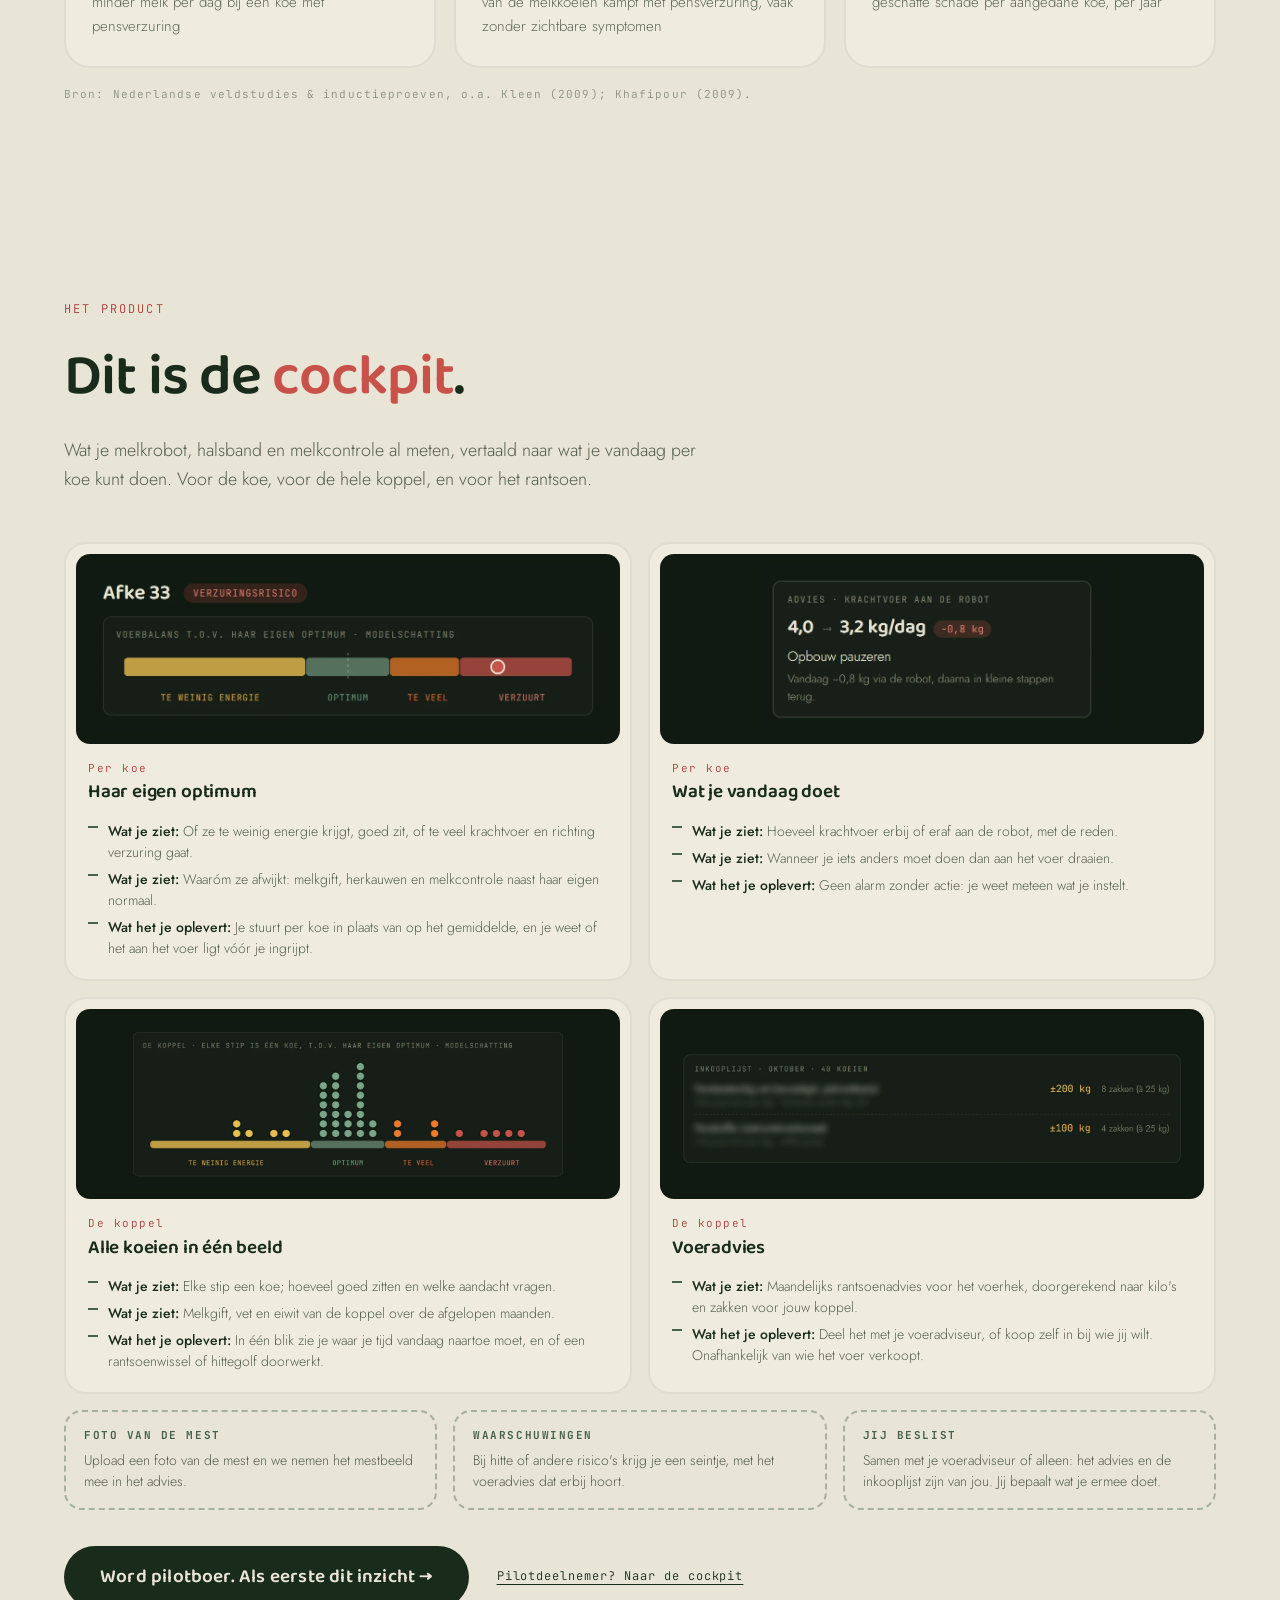
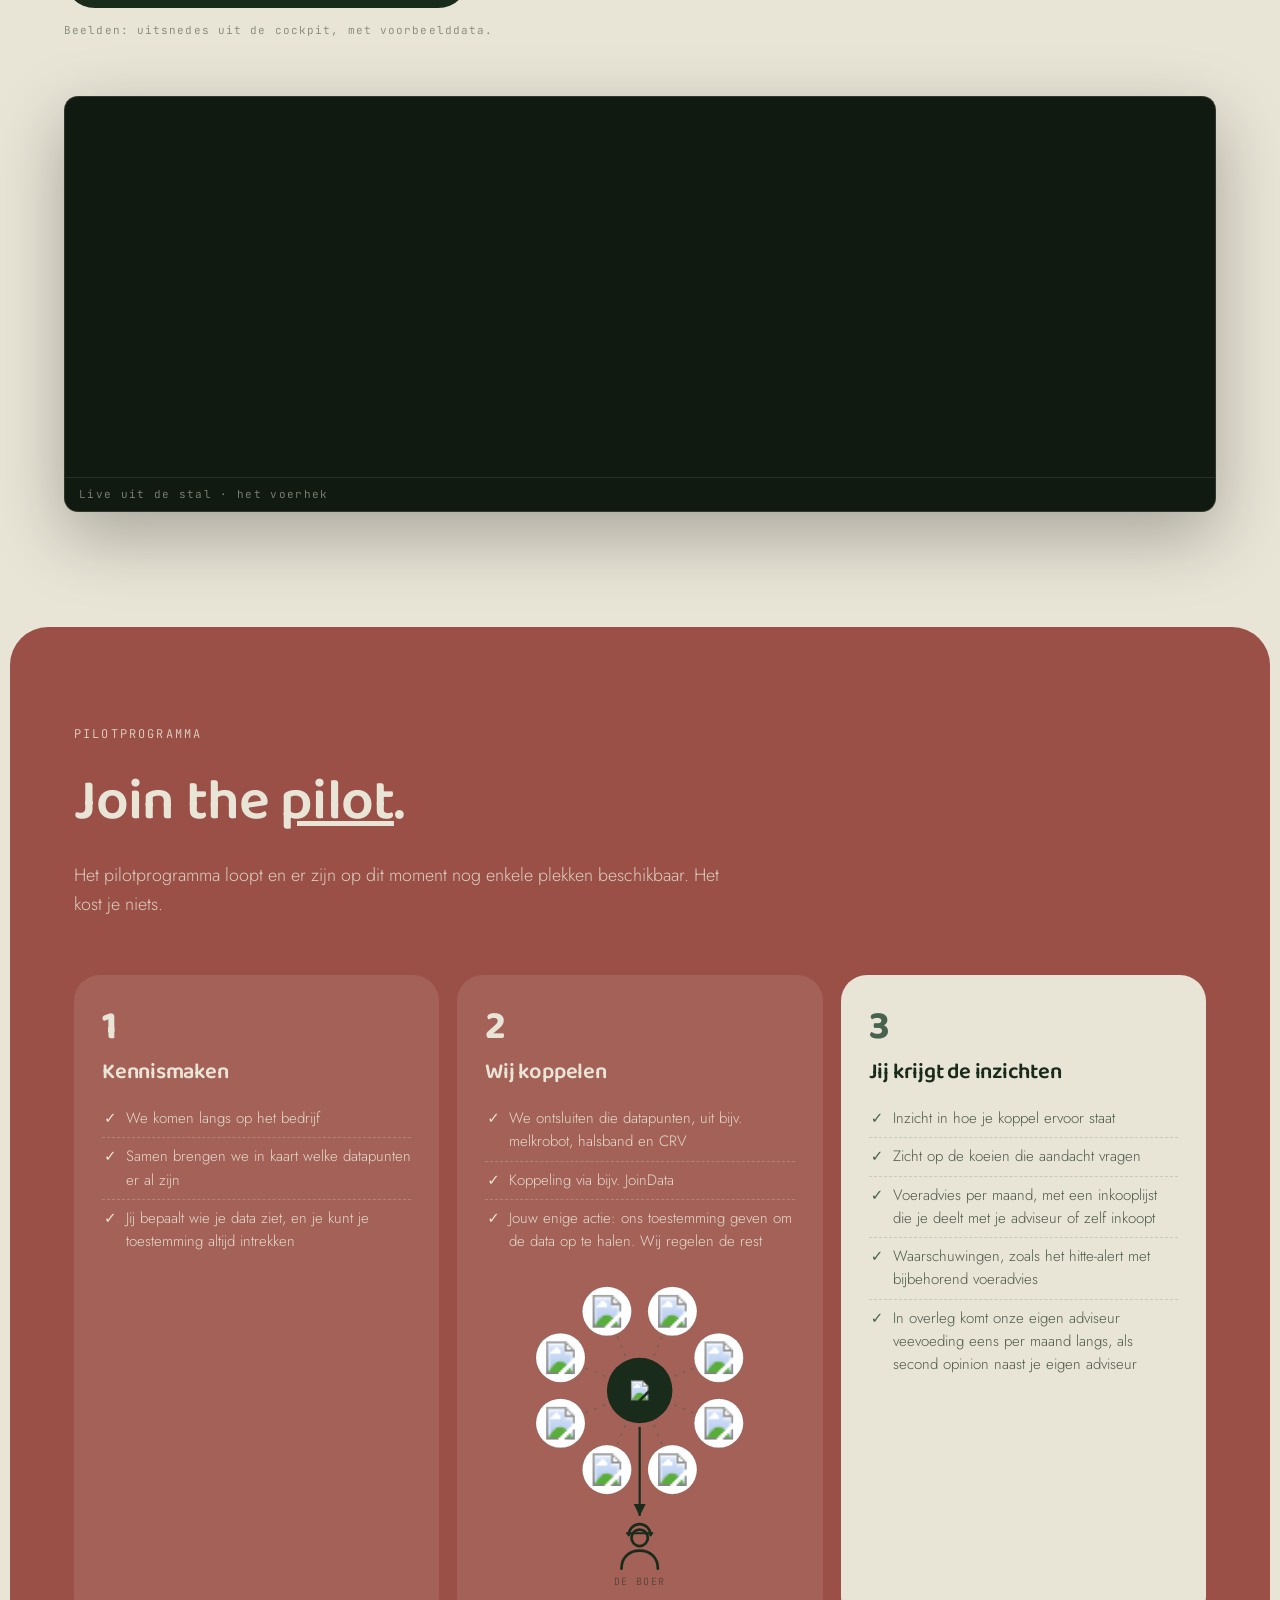
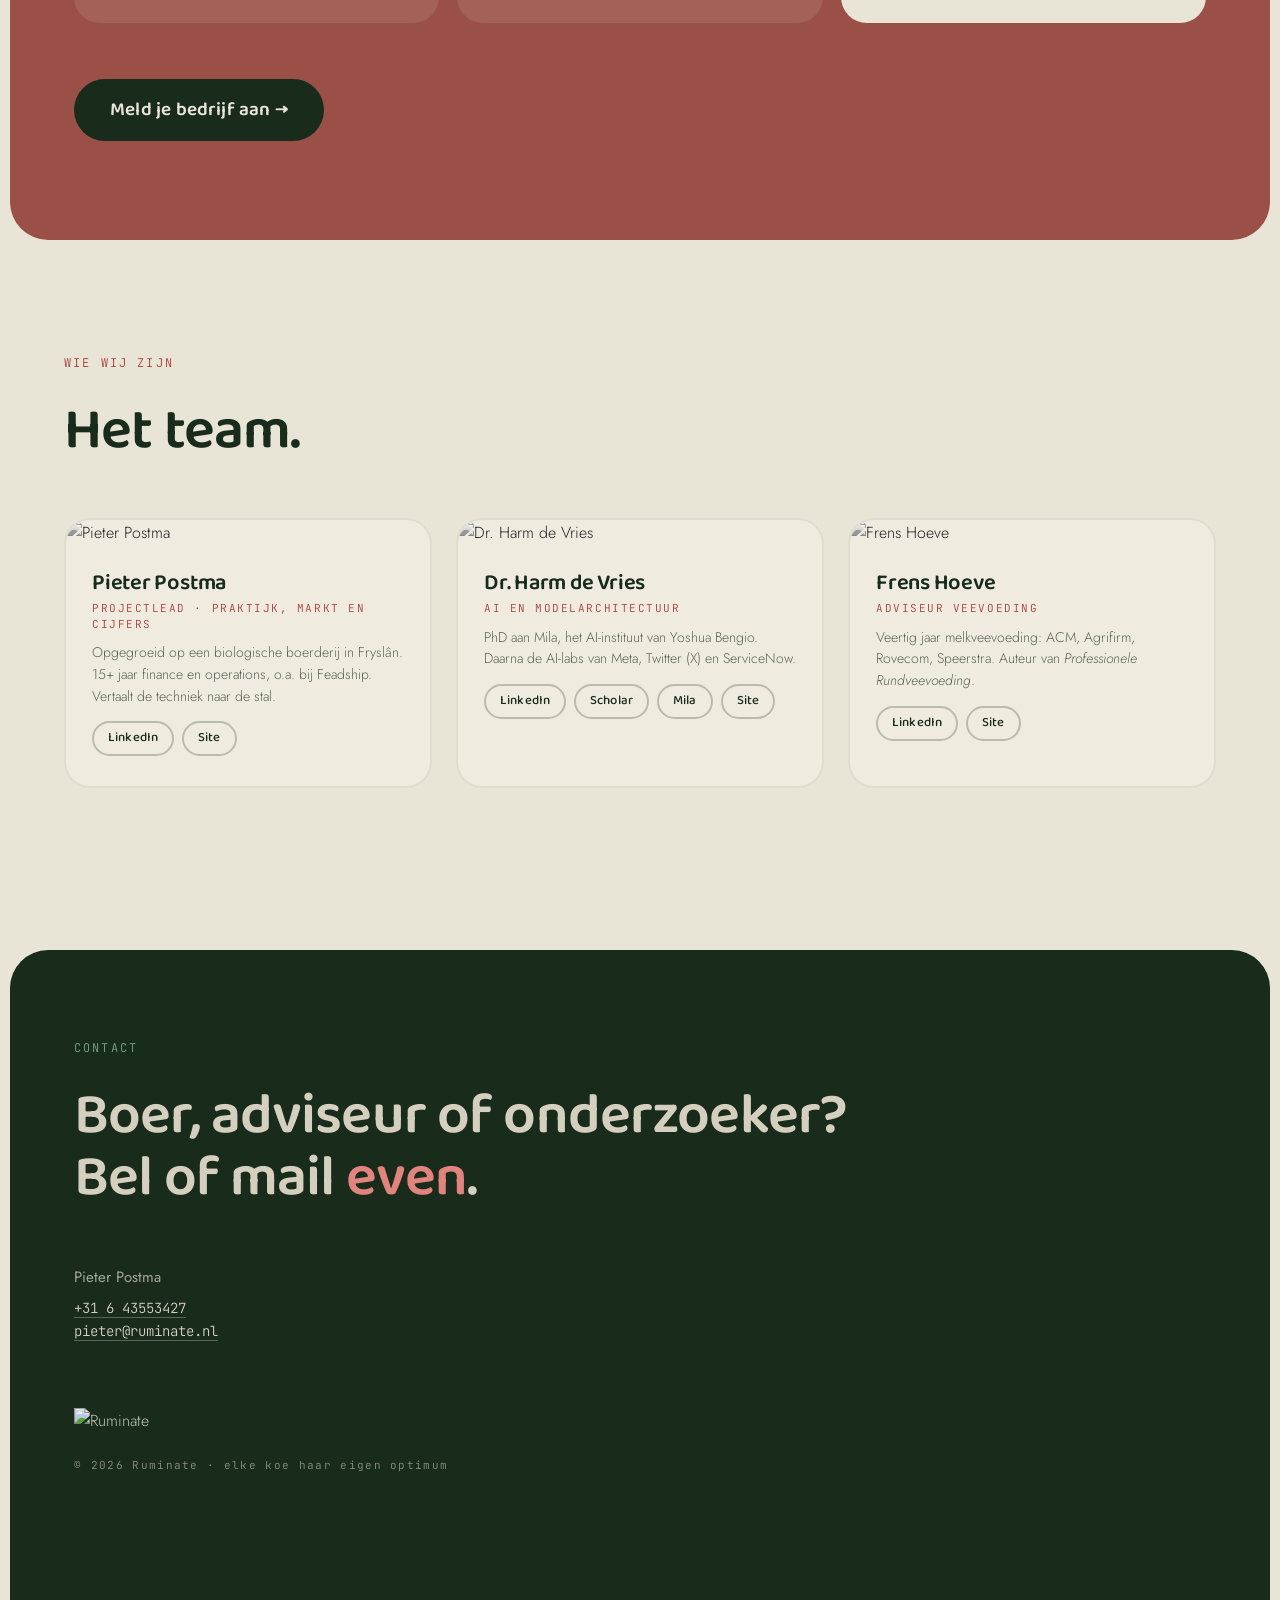
==== commit 8b214127: "landing: titel 'Voeradvies', pilotstap 3 met maandelijkse second opinion Co-Authored-By: Claude Fabl" ====
--- a/index.html
+++ b/index.html
@@ -371,7 +371,7 @@
                 <article class="cp-kaart"><div class="cp-beeld"><img src="media/cockpit/lat.webp?v=1" alt="Balk met de voerbalans van één koe: te weinig energie, optimum, te veel, verzuurt" loading="lazy"></div><div class="nr">Per koe</div><h3>Haar eigen optimum</h3><ul><li><b>Wat je ziet:</b> Of ze te weinig energie krijgt, goed zit, of te veel krachtvoer en richting verzuring gaat.</li><li><b>Wat je ziet:</b> Waaróm ze afwijkt: melkgift, herkauwen en melkcontrole naast haar eigen normaal.</li><li><b>Wat het je oplevert:</b> Je stuurt per koe in plaats van op het gemiddelde, en je weet of het aan het voer ligt vóór je ingrijpt.</li></ul></article>
                 <article class="cp-kaart"><div class="cp-beeld"><img src="media/cockpit/advies.webp?v=1" alt="Adviesblok: krachtvoer van 4,0 naar 3,2 kg per dag" loading="lazy"></div><div class="nr">Per koe</div><h3>Wat je vandaag doet</h3><ul><li><b>Wat je ziet:</b> Hoeveel krachtvoer erbij of eraf aan de robot, met de reden.</li><li><b>Wat je ziet:</b> Wanneer je iets anders moet doen dan aan het voer draaien.</li><li><b>Wat het je oplevert:</b> Geen alarm zonder actie: je weet meteen wat je instelt.</li></ul></article>
                 <article class="cp-kaart"><div class="cp-beeld"><img src="media/cockpit/kudde.webp?v=1" alt="Stippengrafiek van de koppel" loading="lazy"></div><div class="nr">De koppel</div><h3>Alle koeien in één beeld</h3><ul><li><b>Wat je ziet:</b> Elke stip een koe; hoeveel goed zitten en welke aandacht vragen.</li><li><b>Wat je ziet:</b> Melkgift, vet en eiwit van de koppel over de afgelopen maanden.</li><li><b>Wat het je oplevert:</b> In één blik zie je waar je tijd vandaag naartoe moet, en of een rantsoenwissel of hittegolf doorwerkt.</li></ul></article>
-                <article class="cp-kaart"><div class="cp-beeld"><img src="media/cockpit/inkoop.webp?v=1" alt="Inkooplijst voor een maand, met hoeveelheden per product" loading="lazy"></div><div class="nr">De koppel</div><h3>Advies met inkooplijst</h3><ul><li><b>Wat je ziet:</b> Maandelijks rantsoenadvies voor het voerhek, doorgerekend naar kilo's en zakken voor jouw koppel.</li><li><b>Wat het je oplevert:</b> Deel het met je voeradviseur, of koop zelf in bij wie jij wilt. Onafhankelijk van wie het voer verkoopt.</li></ul></article>
+                <article class="cp-kaart"><div class="cp-beeld"><img src="media/cockpit/inkoop.webp?v=1" alt="Inkooplijst voor een maand, met hoeveelheden per product" loading="lazy"></div><div class="nr">De koppel</div><h3>Voeradvies</h3><ul><li><b>Wat je ziet:</b> Maandelijks rantsoenadvies voor het voerhek, doorgerekend naar kilo's en zakken voor jouw koppel.</li><li><b>Wat het je oplevert:</b> Deel het met je voeradviseur, of koop zelf in bij wie jij wilt. Onafhankelijk van wie het voer verkoopt.</li></ul></article>
             </div>
             <div class="cp-meer reveal">
                 <div><h4>Foto van de mest</h4><p>Upload een foto van de mest en we nemen het mestbeeld mee in het advies.</p></div>
@@ -402,7 +402,7 @@
                     <ul><li>We ontsluiten die datapunten, uit bijv. melkrobot, halsband en CRV</li><li>Koppeling via bijv. JoinData</li><li>Jouw enige actie: ons toestemming geven om de data op te halen. Wij regelen de rest</li></ul>
                     <div class="datakring reveal" aria-label="Datastromen komen samen bij Ruminate en gaan naar de boer"><svg viewBox="0 0 340 348" xmlns="http://www.w3.org/2000/svg"><defs><marker id="dkpijl" viewBox="0 0 10 10" refX="8" refY="5" markerWidth="7" markerHeight="7" orient="auto"><path d="M0 1 L8 5 L0 9 Z" fill="var(--groen)"/></marker></defs><g stroke="rgba(71,98,79,.55)" stroke-width="1.6"><line class="stroom" x1="257" y1="164" x2="170" y2="128"/><line class="stroom" x1="206" y1="215" x2="170" y2="128"/><line class="stroom" x1="134" y1="215" x2="170" y2="128"/><line class="stroom" x1="83" y1="164" x2="170" y2="128"/><line class="stroom" x1="83" y1="92" x2="170" y2="128"/><line class="stroom" x1="134" y1="41" x2="170" y2="128"/><line class="stroom" x1="206" y1="41" x2="170" y2="128"/><line class="stroom" x1="257" y1="92" x2="170" y2="128"/></g><g><circle cx="257" cy="164" r="27" fill="#fff" stroke="rgba(25,43,27,.15)"/><image href="media/logos/lely.png" x="239" y="146" width="36" height="36" preserveAspectRatio="xMidYMid meet"/><title>Lely</title></g><g><circle cx="206" cy="215" r="27" fill="#fff" stroke="rgba(25,43,27,.15)"/><image href="media/logos/delaval.png" x="188" y="197" width="36" height="36" preserveAspectRatio="xMidYMid meet"/><title>DeLaval</title></g><g><circle cx="134" cy="215" r="27" fill="#fff" stroke="rgba(25,43,27,.15)"/><image href="media/logos/gea.svg" x="116" y="197" width="36" height="36" preserveAspectRatio="xMidYMid meet"/><title>GEA</title></g><g><circle cx="83" cy="164" r="27" fill="#fff" stroke="rgba(25,43,27,.15)"/><image href="media/logos/nedap.svg" x="65" y="146" width="36" height="36" preserveAspectRatio="xMidYMid meet"/><title>Nedap</title></g><g><circle cx="83" cy="92" r="27" fill="#fff" stroke="rgba(25,43,27,.15)"/><image href="media/logos/crv.png" x="65" y="74" width="36" height="36" preserveAspectRatio="xMidYMid meet"/><title>CRV</title></g><g><circle cx="134" cy="41" r="27" fill="#fff" stroke="rgba(25,43,27,.15)"/><image href="media/logos/qlip.png" x="116" y="23" width="36" height="36" preserveAspectRatio="xMidYMid meet"/><title>Qlip</title></g><g><circle cx="206" cy="41" r="27" fill="#fff" stroke="rgba(25,43,27,.15)"/><image href="media/logos/joindata.png" x="188" y="23" width="36" height="36" preserveAspectRatio="xMidYMid meet"/><title>JoinData</title></g><g><circle cx="257" cy="92" r="27" fill="#fff" stroke="rgba(25,43,27,.15)"/><image href="media/logos/knmi.png" x="239" y="74" width="36" height="36" preserveAspectRatio="xMidYMid meet"/><title>KNMI</title></g><circle cx="170" cy="128" r="36" fill="var(--groen)"/><image href="branding/ruminate-logo-creme.svg" x="141" y="117" width="58" height="22" preserveAspectRatio="xMidYMid meet"/><line x1="170" y1="168" x2="170" y2="266" stroke="var(--groen)" stroke-width="2.4" marker-end="url(#dkpijl)"/><g fill="none" stroke="var(--groen)" stroke-width="3" stroke-linecap="round"><circle cx="170" cy="290" r="9"/><path d="M158 287 a 12 12 0 0 1 24 0"/><path d="M156 285 h28" stroke-width="2.4"/><path d="M150 324 c 0 -13 9 -20 20 -20 s 20 7 20 20"/></g><text x="170" y="342" text-anchor="middle" font-family="JetBrains Mono,monospace" font-size="11" letter-spacing="1.6" fill="rgba(25,43,27,.55)">DE BOER</text></svg></div></div>
                 <div class="pk gratis"><div class="nr">3</div><h3>Jij krijgt de inzichten</h3>
-                    <ul><li>Inzicht in hoe je koppel ervoor staat</li><li>Zicht op de koeien die aandacht vragen</li><li>Voeradvies per maand, met een inkooplijst die je deelt met je adviseur of zelf inkoopt</li><li>Waarschuwingen, zoals het hitte-alert met bijbehorend voeradvies</li></ul>
+                    <ul><li>Inzicht in hoe je koppel ervoor staat</li><li>Zicht op de koeien die aandacht vragen</li><li>Voeradvies per maand, met een inkooplijst die je deelt met je adviseur of zelf inkoopt</li><li>Waarschuwingen, zoals het hitte-alert met bijbehorend voeradvies</li><li>In overleg komt onze eigen adviseur veevoeding eens per maand langs, als second opinion naast je eigen adviseur</li></ul>
                     </div>
             </div>
             <a class="knop" href="mailto:pilot@ruminate.nl?subject=Aanmelding%20pilotprogramma%20Ruminate">Meld je bedrijf aan &rarr;</a>
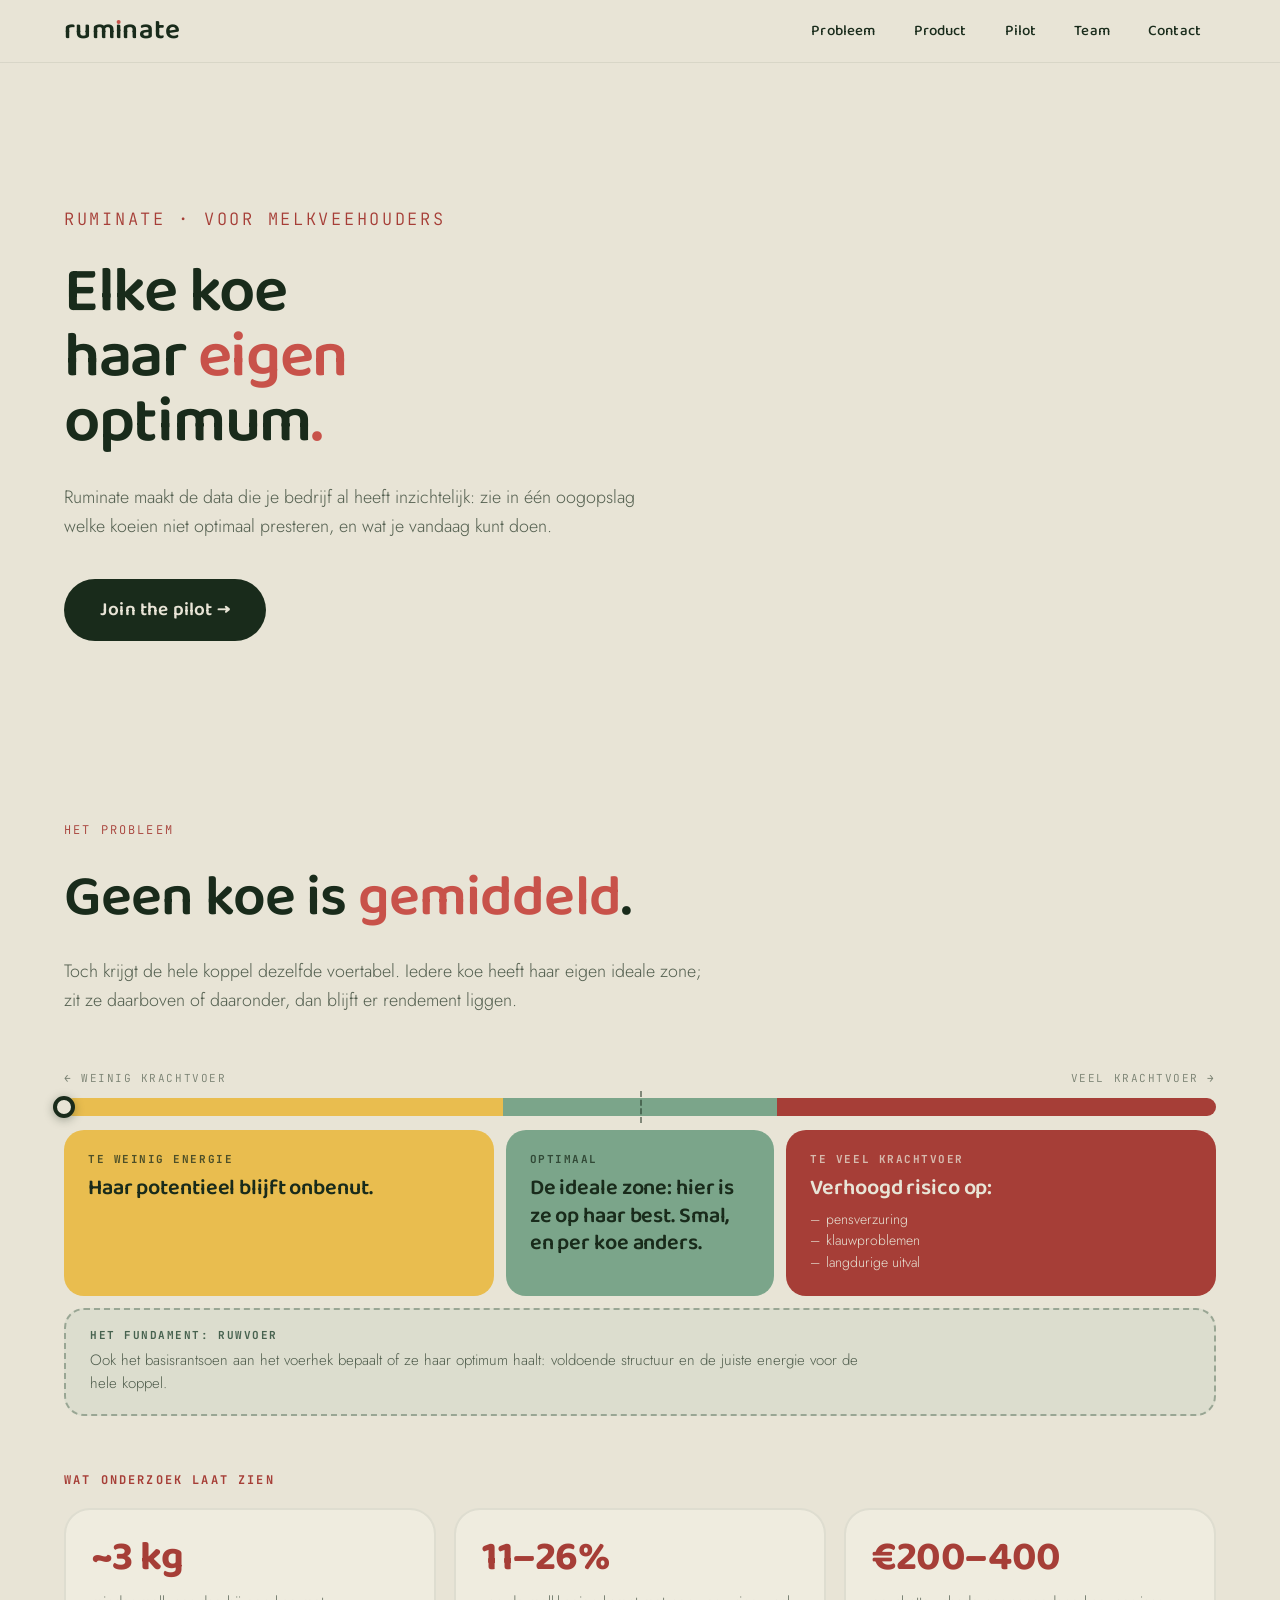
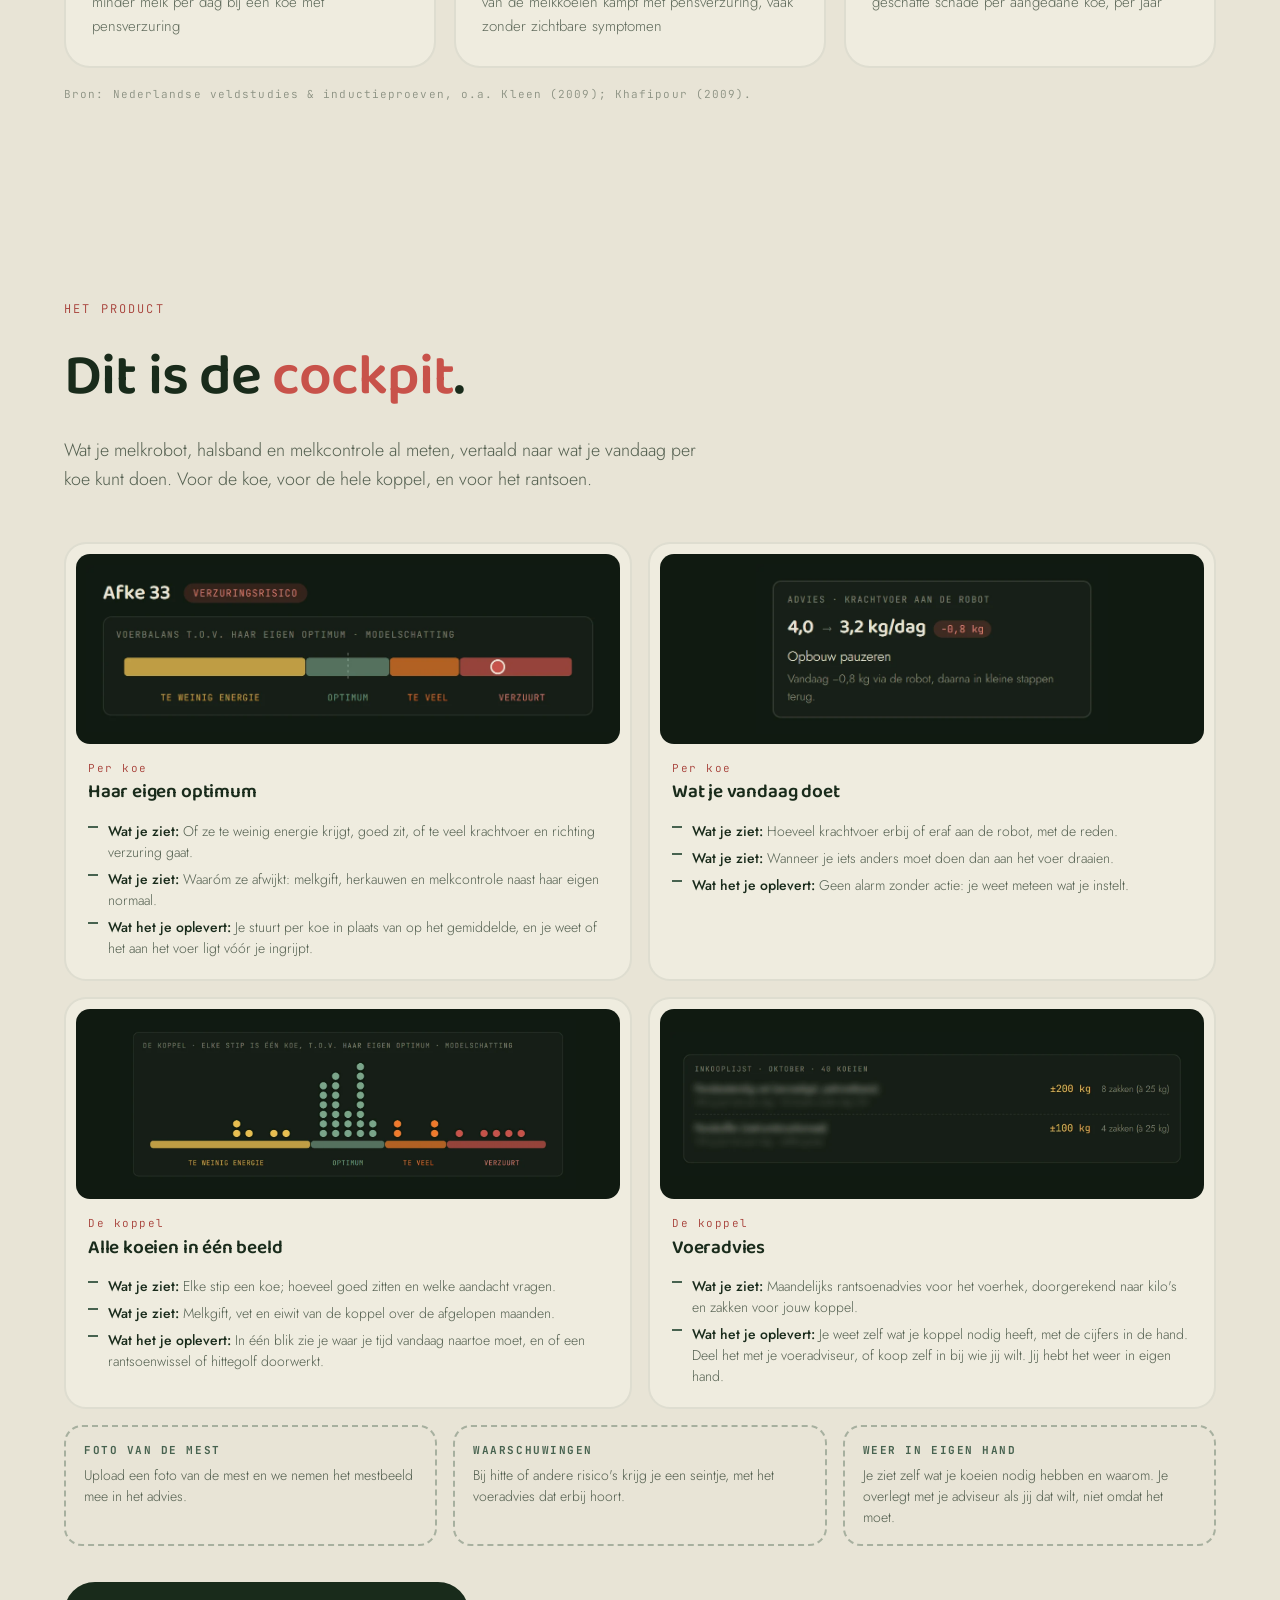
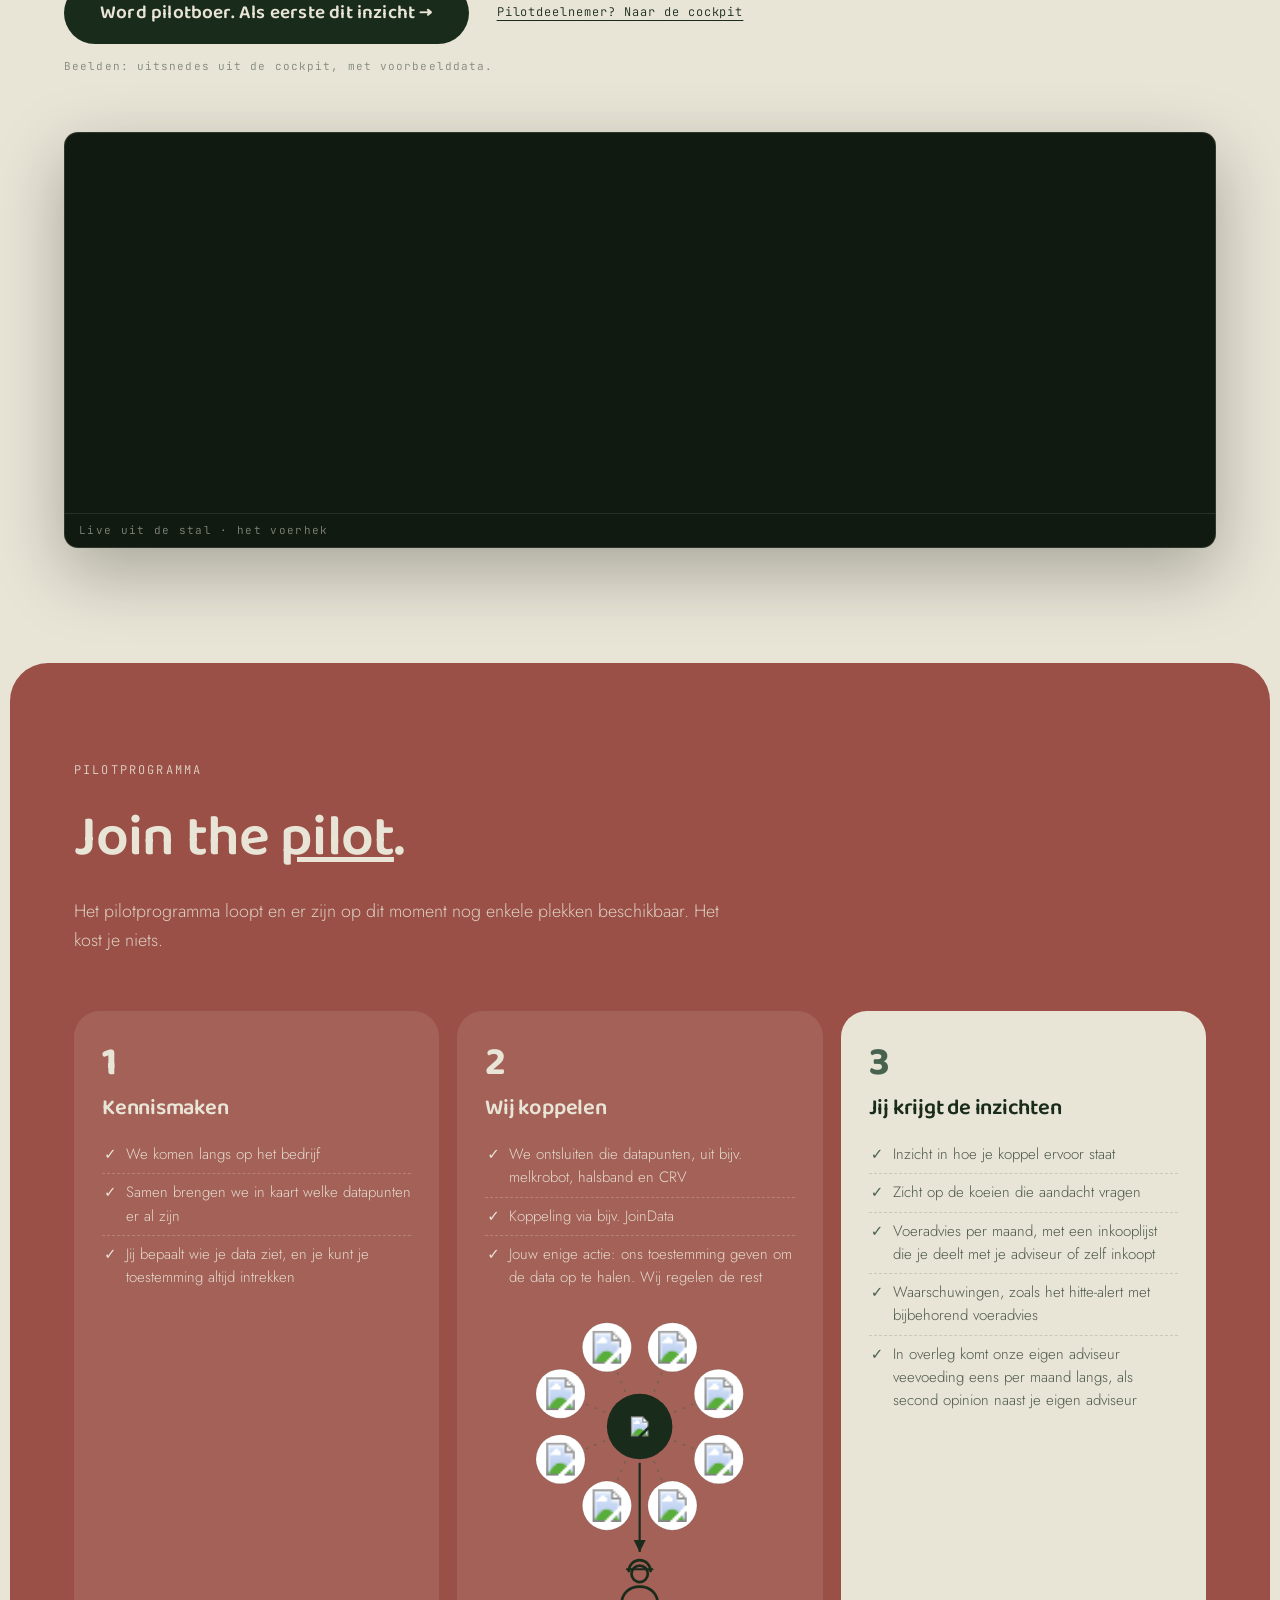
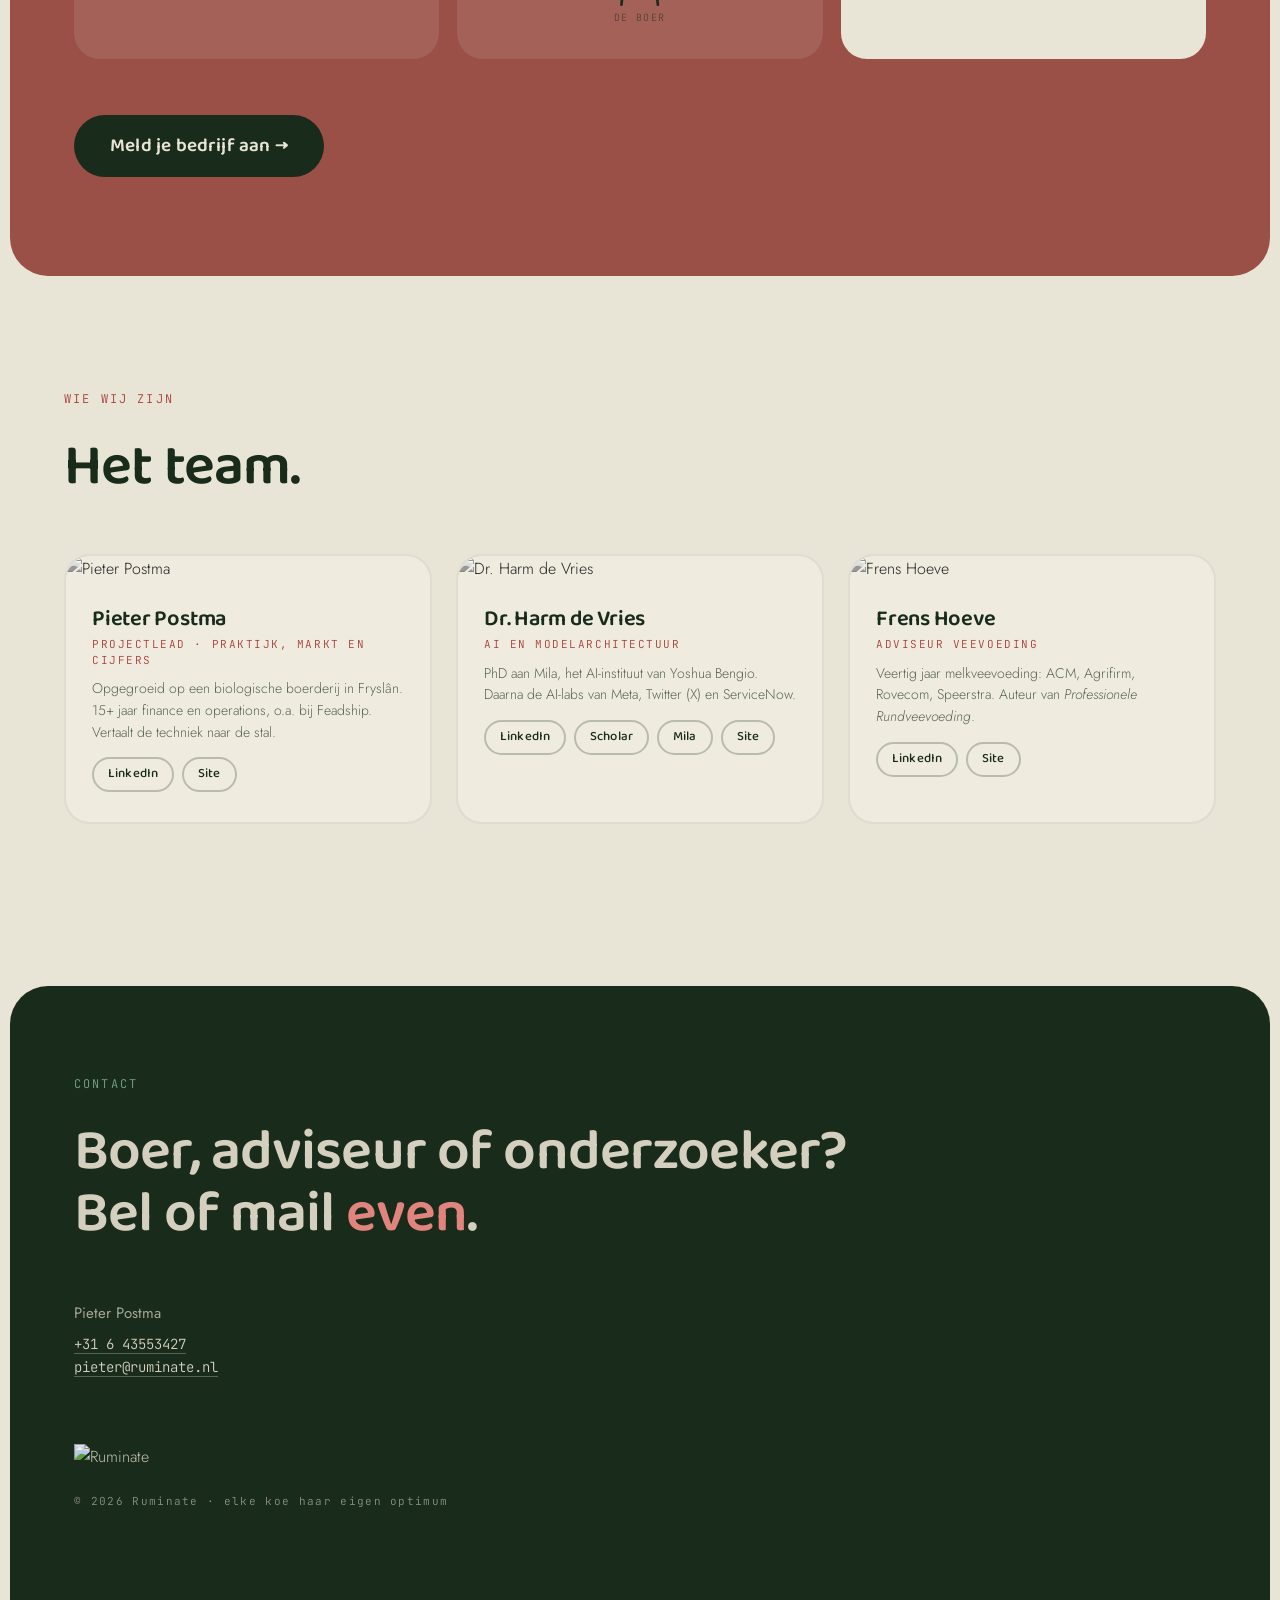
==== commit 950c5b77: "landing: 'weer in eigen hand' bij voeradvies Co-Authored-By: Claude Fable 5.1 <noreply@anthropic.com" ====
--- a/index.html
+++ b/index.html
@@ -371,12 +371,12 @@
                 <article class="cp-kaart"><div class="cp-beeld"><img src="media/cockpit/lat.webp?v=1" alt="Balk met de voerbalans van één koe: te weinig energie, optimum, te veel, verzuurt" loading="lazy"></div><div class="nr">Per koe</div><h3>Haar eigen optimum</h3><ul><li><b>Wat je ziet:</b> Of ze te weinig energie krijgt, goed zit, of te veel krachtvoer en richting verzuring gaat.</li><li><b>Wat je ziet:</b> Waaróm ze afwijkt: melkgift, herkauwen en melkcontrole naast haar eigen normaal.</li><li><b>Wat het je oplevert:</b> Je stuurt per koe in plaats van op het gemiddelde, en je weet of het aan het voer ligt vóór je ingrijpt.</li></ul></article>
                 <article class="cp-kaart"><div class="cp-beeld"><img src="media/cockpit/advies.webp?v=1" alt="Adviesblok: krachtvoer van 4,0 naar 3,2 kg per dag" loading="lazy"></div><div class="nr">Per koe</div><h3>Wat je vandaag doet</h3><ul><li><b>Wat je ziet:</b> Hoeveel krachtvoer erbij of eraf aan de robot, met de reden.</li><li><b>Wat je ziet:</b> Wanneer je iets anders moet doen dan aan het voer draaien.</li><li><b>Wat het je oplevert:</b> Geen alarm zonder actie: je weet meteen wat je instelt.</li></ul></article>
                 <article class="cp-kaart"><div class="cp-beeld"><img src="media/cockpit/kudde.webp?v=1" alt="Stippengrafiek van de koppel" loading="lazy"></div><div class="nr">De koppel</div><h3>Alle koeien in één beeld</h3><ul><li><b>Wat je ziet:</b> Elke stip een koe; hoeveel goed zitten en welke aandacht vragen.</li><li><b>Wat je ziet:</b> Melkgift, vet en eiwit van de koppel over de afgelopen maanden.</li><li><b>Wat het je oplevert:</b> In één blik zie je waar je tijd vandaag naartoe moet, en of een rantsoenwissel of hittegolf doorwerkt.</li></ul></article>
-                <article class="cp-kaart"><div class="cp-beeld"><img src="media/cockpit/inkoop.webp?v=1" alt="Inkooplijst voor een maand, met hoeveelheden per product" loading="lazy"></div><div class="nr">De koppel</div><h3>Voeradvies</h3><ul><li><b>Wat je ziet:</b> Maandelijks rantsoenadvies voor het voerhek, doorgerekend naar kilo's en zakken voor jouw koppel.</li><li><b>Wat het je oplevert:</b> Deel het met je voeradviseur, of koop zelf in bij wie jij wilt. Onafhankelijk van wie het voer verkoopt.</li></ul></article>
+                <article class="cp-kaart"><div class="cp-beeld"><img src="media/cockpit/inkoop.webp?v=1" alt="Inkooplijst voor een maand, met hoeveelheden per product" loading="lazy"></div><div class="nr">De koppel</div><h3>Voeradvies</h3><ul><li><b>Wat je ziet:</b> Maandelijks rantsoenadvies voor het voerhek, doorgerekend naar kilo's en zakken voor jouw koppel.</li><li><b>Wat het je oplevert:</b> Je weet zelf wat je koppel nodig heeft, met de cijfers in de hand. Deel het met je voeradviseur, of koop zelf in bij wie jij wilt. Jij hebt het weer in eigen hand.</li></ul></article>
             </div>
             <div class="cp-meer reveal">
                 <div><h4>Foto van de mest</h4><p>Upload een foto van de mest en we nemen het mestbeeld mee in het advies.</p></div>
                 <div><h4>Waarschuwingen</h4><p>Bij hitte of andere risico's krijg je een seintje, met het voeradvies dat erbij hoort.</p></div>
-                <div><h4>Jij beslist</h4><p>Samen met je voeradviseur of alleen: het advies en de inkooplijst zijn van jou. Jij bepaalt wat je ermee doet.</p></div>
+                <div><h4>Weer in eigen hand</h4><p>Je ziet zelf wat je koeien nodig hebben en waarom. Je overlegt met je adviseur als jij dat wilt, niet omdat het moet.</p></div>
             </div>
             <div class="cp-cta reveal">
                 <a class="knop" href="#pilot">Word pilotboer. Als eerste dit inzicht &rarr;</a>
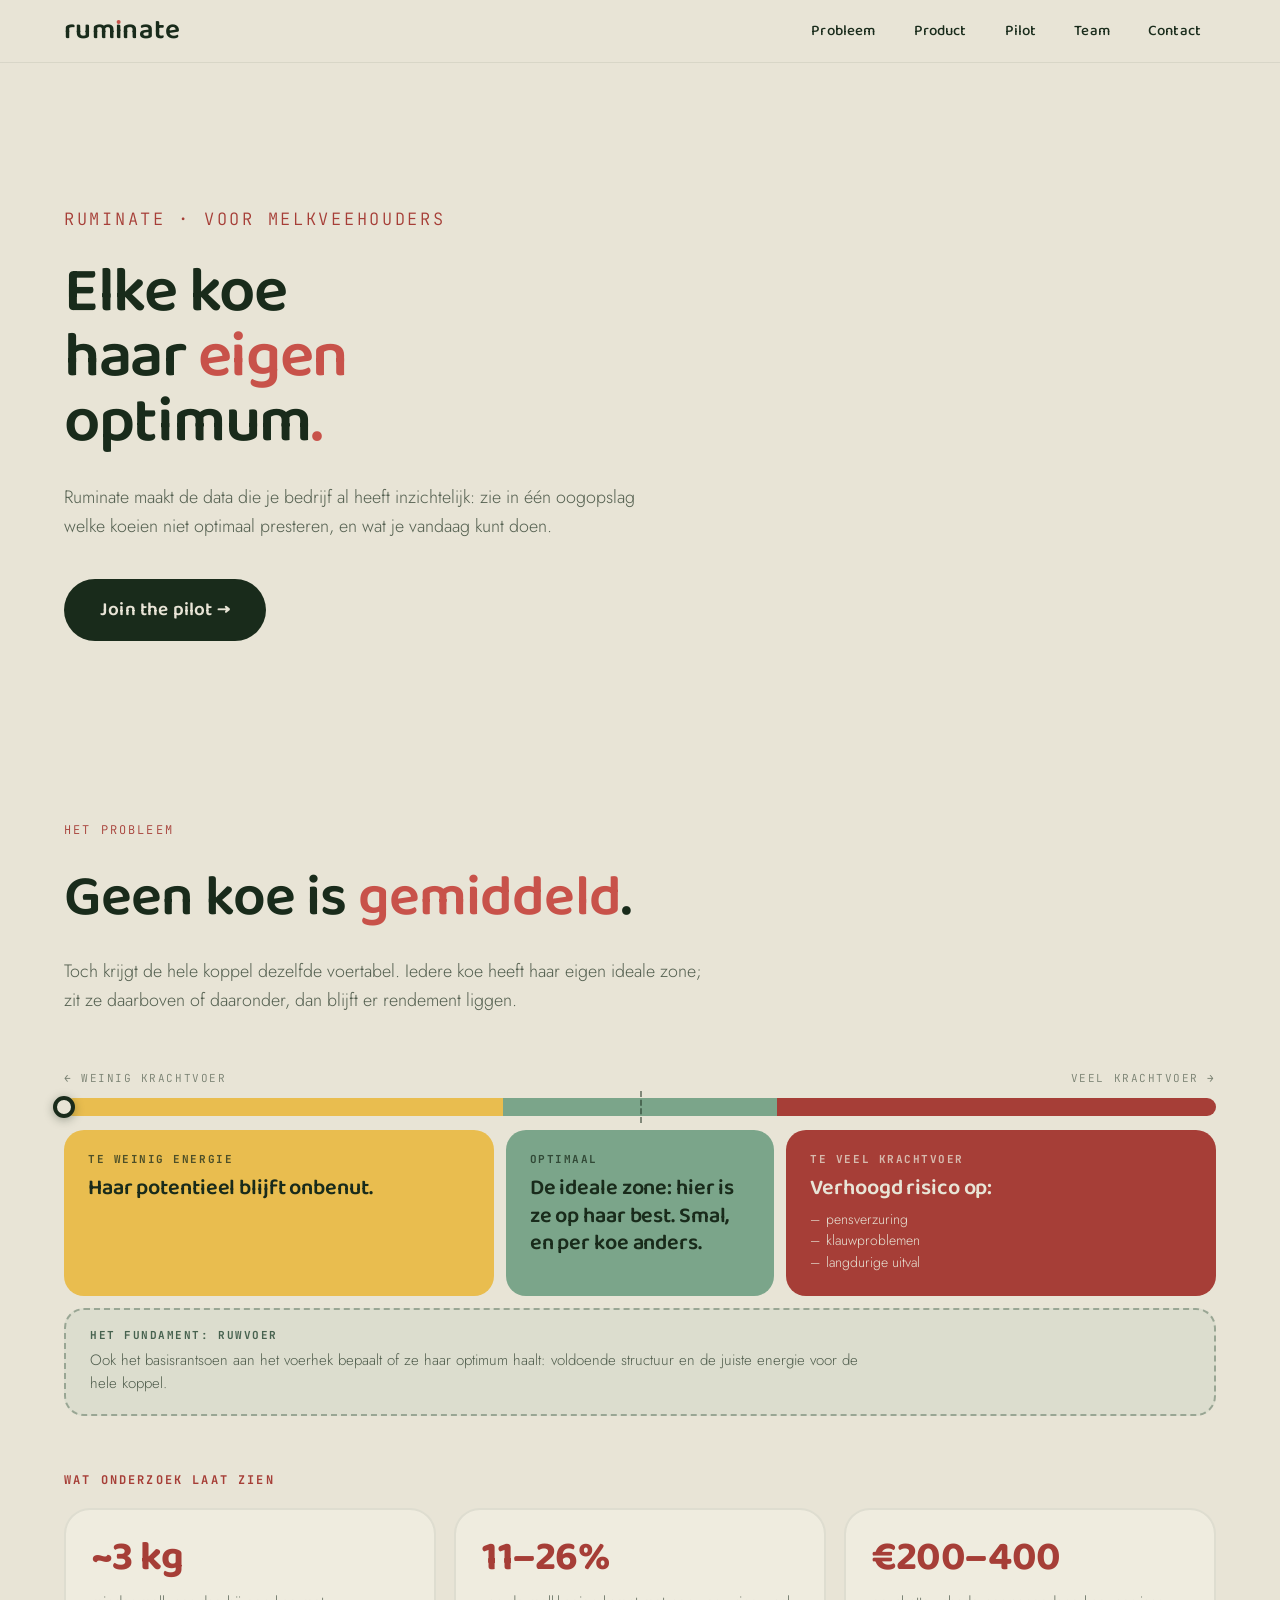
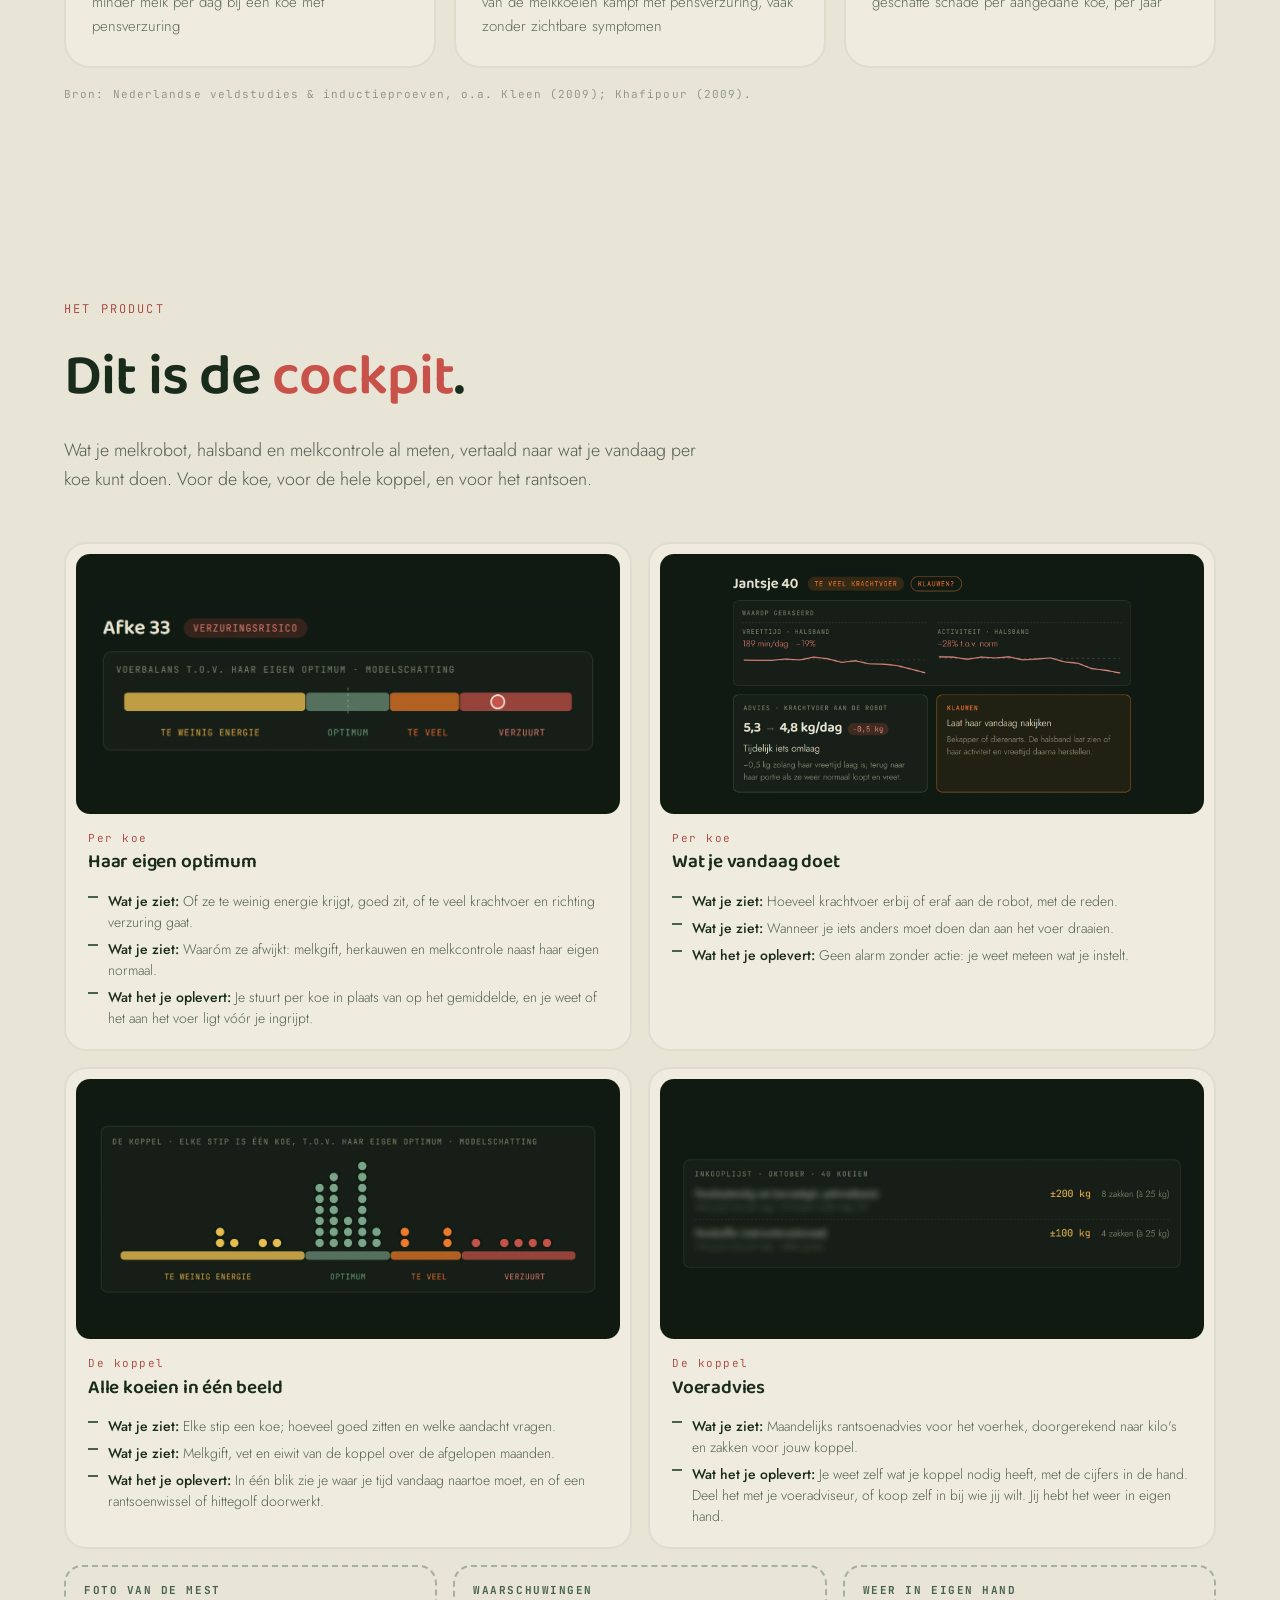
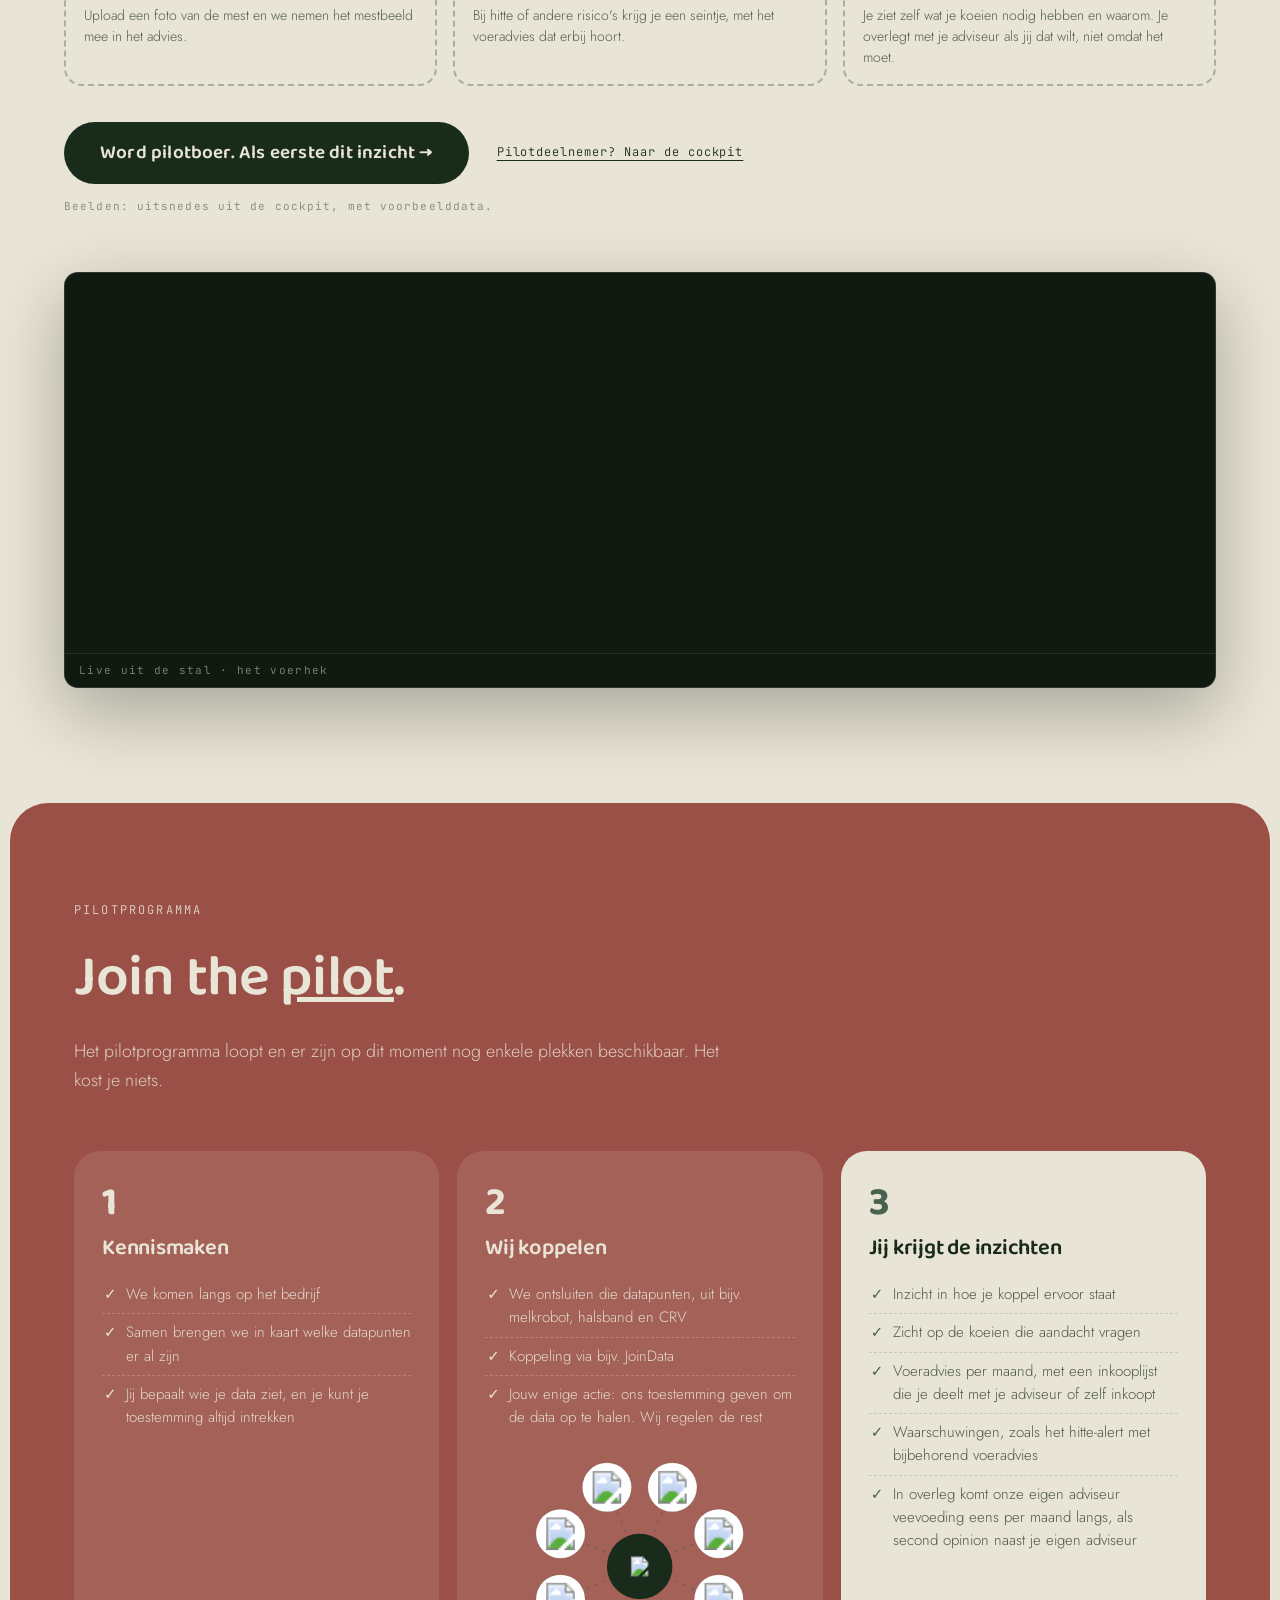
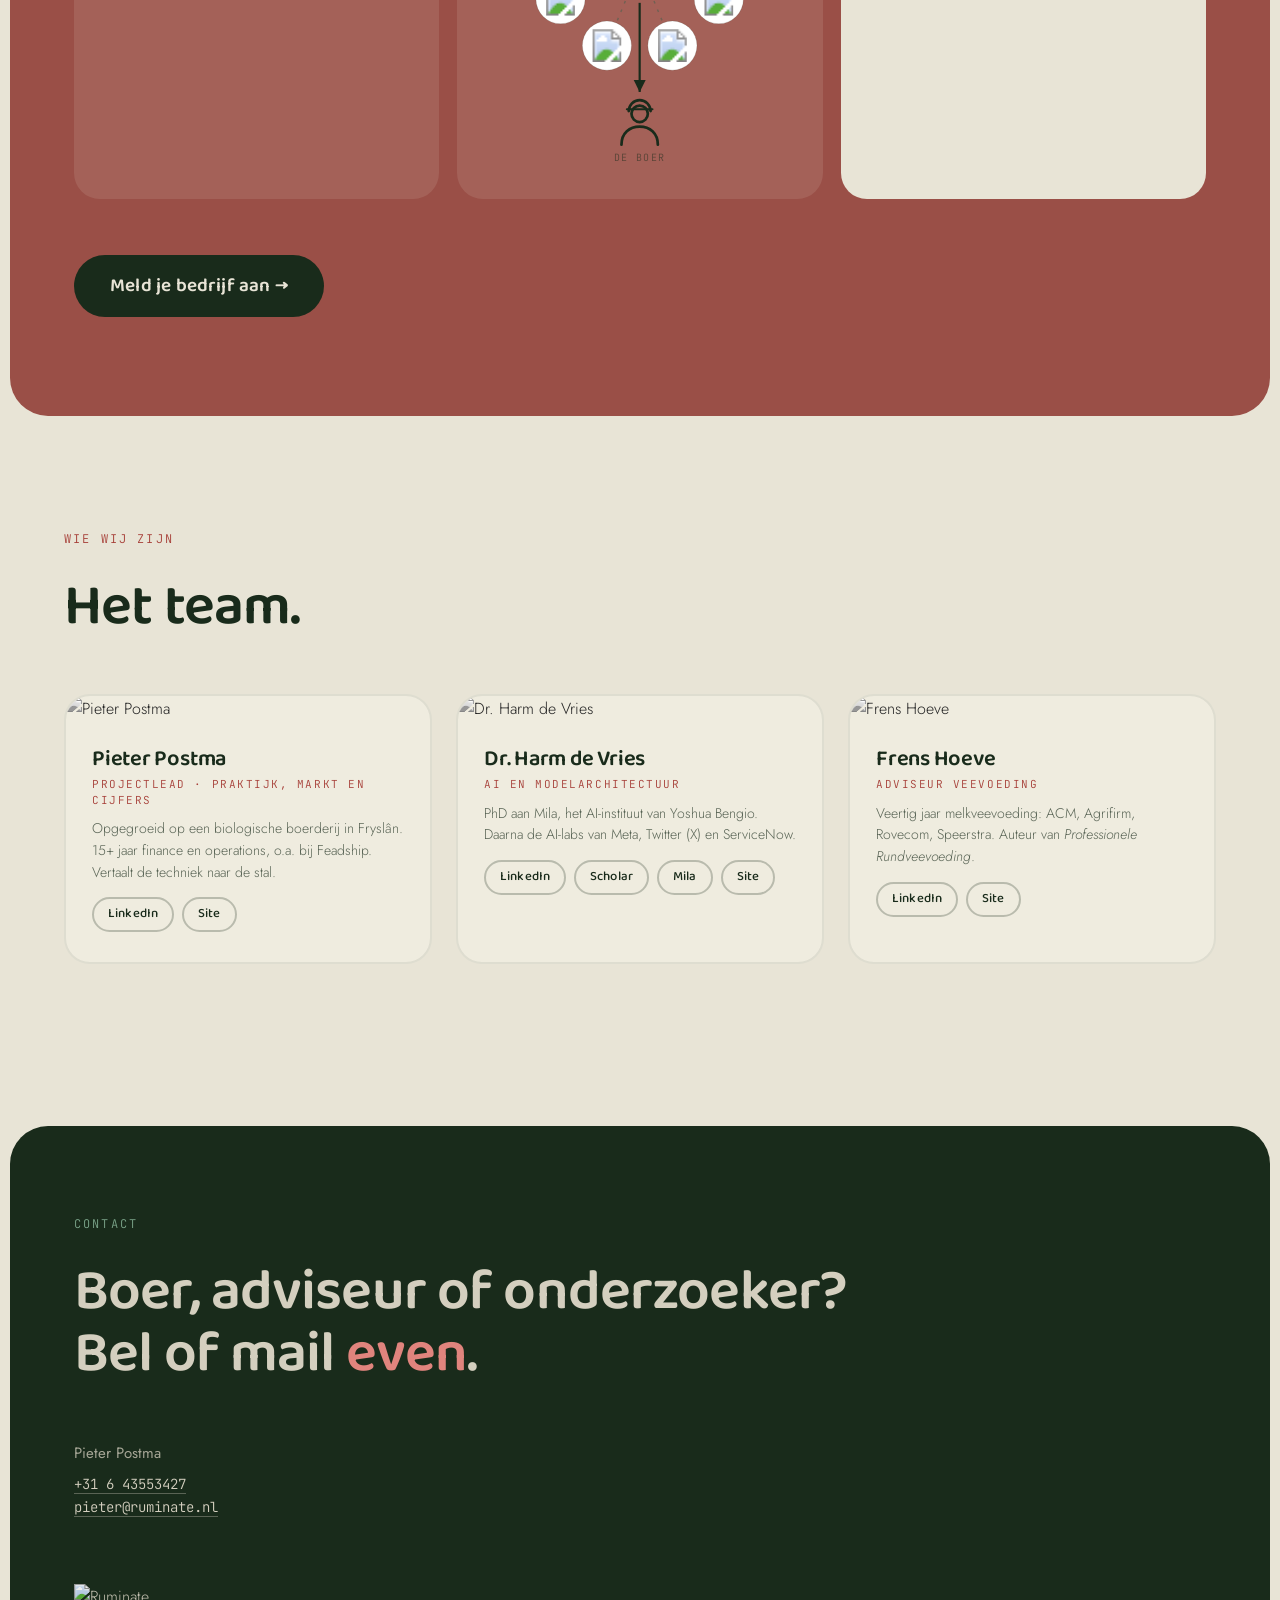
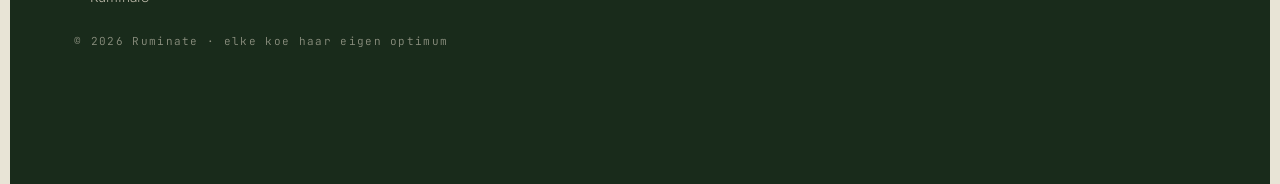
==== commit 458aa632: "landing: uitgebreidere uitsnede bij 'Wat je vandaag doet' (Jantsje 40, klauwen) Co-Authored-By: Clau" ====
--- a/index.html
+++ b/index.html
@@ -280,7 +280,7 @@
 /* product: wat de cockpit laat zien, met uitsnedes (de cockpit zelf staat op cockpit.html) */
 .cp-grid{display:grid;grid-template-columns:repeat(2,minmax(0,1fr));gap:16px;margin-top:48px}
 .cp-kaart{min-width:0;background:#efecdf;border:2px solid rgba(25,43,27,.08);border-radius:22px;padding:10px 10px 20px;display:flex;flex-direction:column}
-.cp-beeld{background:#101a11;border-radius:14px;height:190px;display:flex;align-items:center;justify-content:center;padding:10px;overflow:hidden}
+.cp-beeld{background:#101a11;border-radius:14px;height:260px;display:flex;align-items:center;justify-content:center;padding:10px;overflow:hidden}
 .cp-beeld img{display:block;min-width:0;max-width:100%;max-height:100%;width:auto;height:auto}
 .cp-kaart .nr{font-family:var(--mono);font-size:var(--t-label-s);letter-spacing:.14em;color:var(--rood-diep);margin:16px 12px 0}
 .cp-kaart h3{font-family:var(--merk);font-weight:600;font-size:1.1875rem;line-height:1.25;letter-spacing:-.01em;margin:4px 12px 0}
@@ -296,7 +296,7 @@
 .cp-cta .knop{margin-top:0}
 .cp-login{font-family:var(--mono);font-size:var(--t-label);letter-spacing:.08em;color:var(--groen);text-underline-offset:4px}
 .cp-noot{margin-top:14px;font-family:var(--mono);font-size:var(--t-label-s);letter-spacing:.1em;color:rgba(25,43,27,.5)}
-@media (max-width:640px){.cp-grid,.cp-meer{grid-template-columns:minmax(0,1fr)}.cp-beeld{height:auto;max-height:220px}}
+@media (max-width:640px){.cp-grid,.cp-meer{grid-template-columns:minmax(0,1fr)}.cp-beeld{height:auto;max-height:300px}}
 </style>
 </head>
 <body>
@@ -369,7 +369,7 @@
             <p class="intro reveal">Wat je melkrobot, halsband en melkcontrole al meten, vertaald naar wat je vandaag per koe kunt doen. Voor de koe, voor de hele koppel, en voor het rantsoen.</p>
             <div class="cp-grid reveal">
                 <article class="cp-kaart"><div class="cp-beeld"><img src="media/cockpit/lat.webp?v=1" alt="Balk met de voerbalans van één koe: te weinig energie, optimum, te veel, verzuurt" loading="lazy"></div><div class="nr">Per koe</div><h3>Haar eigen optimum</h3><ul><li><b>Wat je ziet:</b> Of ze te weinig energie krijgt, goed zit, of te veel krachtvoer en richting verzuring gaat.</li><li><b>Wat je ziet:</b> Waaróm ze afwijkt: melkgift, herkauwen en melkcontrole naast haar eigen normaal.</li><li><b>Wat het je oplevert:</b> Je stuurt per koe in plaats van op het gemiddelde, en je weet of het aan het voer ligt vóór je ingrijpt.</li></ul></article>
-                <article class="cp-kaart"><div class="cp-beeld"><img src="media/cockpit/advies.webp?v=1" alt="Adviesblok: krachtvoer van 4,0 naar 3,2 kg per dag" loading="lazy"></div><div class="nr">Per koe</div><h3>Wat je vandaag doet</h3><ul><li><b>Wat je ziet:</b> Hoeveel krachtvoer erbij of eraf aan de robot, met de reden.</li><li><b>Wat je ziet:</b> Wanneer je iets anders moet doen dan aan het voer draaien.</li><li><b>Wat het je oplevert:</b> Geen alarm zonder actie: je weet meteen wat je instelt.</li></ul></article>
+                <article class="cp-kaart"><div class="cp-beeld"><img src="media/cockpit/advies.webp?v=2" alt="Jantsje 40: activiteit en vreettijd t.o.v. haar norm, krachtvoeradvies en het advies haar klauwen te laten nakijken" loading="lazy"></div><div class="nr">Per koe</div><h3>Wat je vandaag doet</h3><ul><li><b>Wat je ziet:</b> Hoeveel krachtvoer erbij of eraf aan de robot, met de reden.</li><li><b>Wat je ziet:</b> Wanneer je iets anders moet doen dan aan het voer draaien.</li><li><b>Wat het je oplevert:</b> Geen alarm zonder actie: je weet meteen wat je instelt.</li></ul></article>
                 <article class="cp-kaart"><div class="cp-beeld"><img src="media/cockpit/kudde.webp?v=1" alt="Stippengrafiek van de koppel" loading="lazy"></div><div class="nr">De koppel</div><h3>Alle koeien in één beeld</h3><ul><li><b>Wat je ziet:</b> Elke stip een koe; hoeveel goed zitten en welke aandacht vragen.</li><li><b>Wat je ziet:</b> Melkgift, vet en eiwit van de koppel over de afgelopen maanden.</li><li><b>Wat het je oplevert:</b> In één blik zie je waar je tijd vandaag naartoe moet, en of een rantsoenwissel of hittegolf doorwerkt.</li></ul></article>
                 <article class="cp-kaart"><div class="cp-beeld"><img src="media/cockpit/inkoop.webp?v=1" alt="Inkooplijst voor een maand, met hoeveelheden per product" loading="lazy"></div><div class="nr">De koppel</div><h3>Voeradvies</h3><ul><li><b>Wat je ziet:</b> Maandelijks rantsoenadvies voor het voerhek, doorgerekend naar kilo's en zakken voor jouw koppel.</li><li><b>Wat het je oplevert:</b> Je weet zelf wat je koppel nodig heeft, met de cijfers in de hand. Deel het met je voeradviseur, of koop zelf in bij wie jij wilt. Jij hebt het weer in eigen hand.</li></ul></article>
             </div>
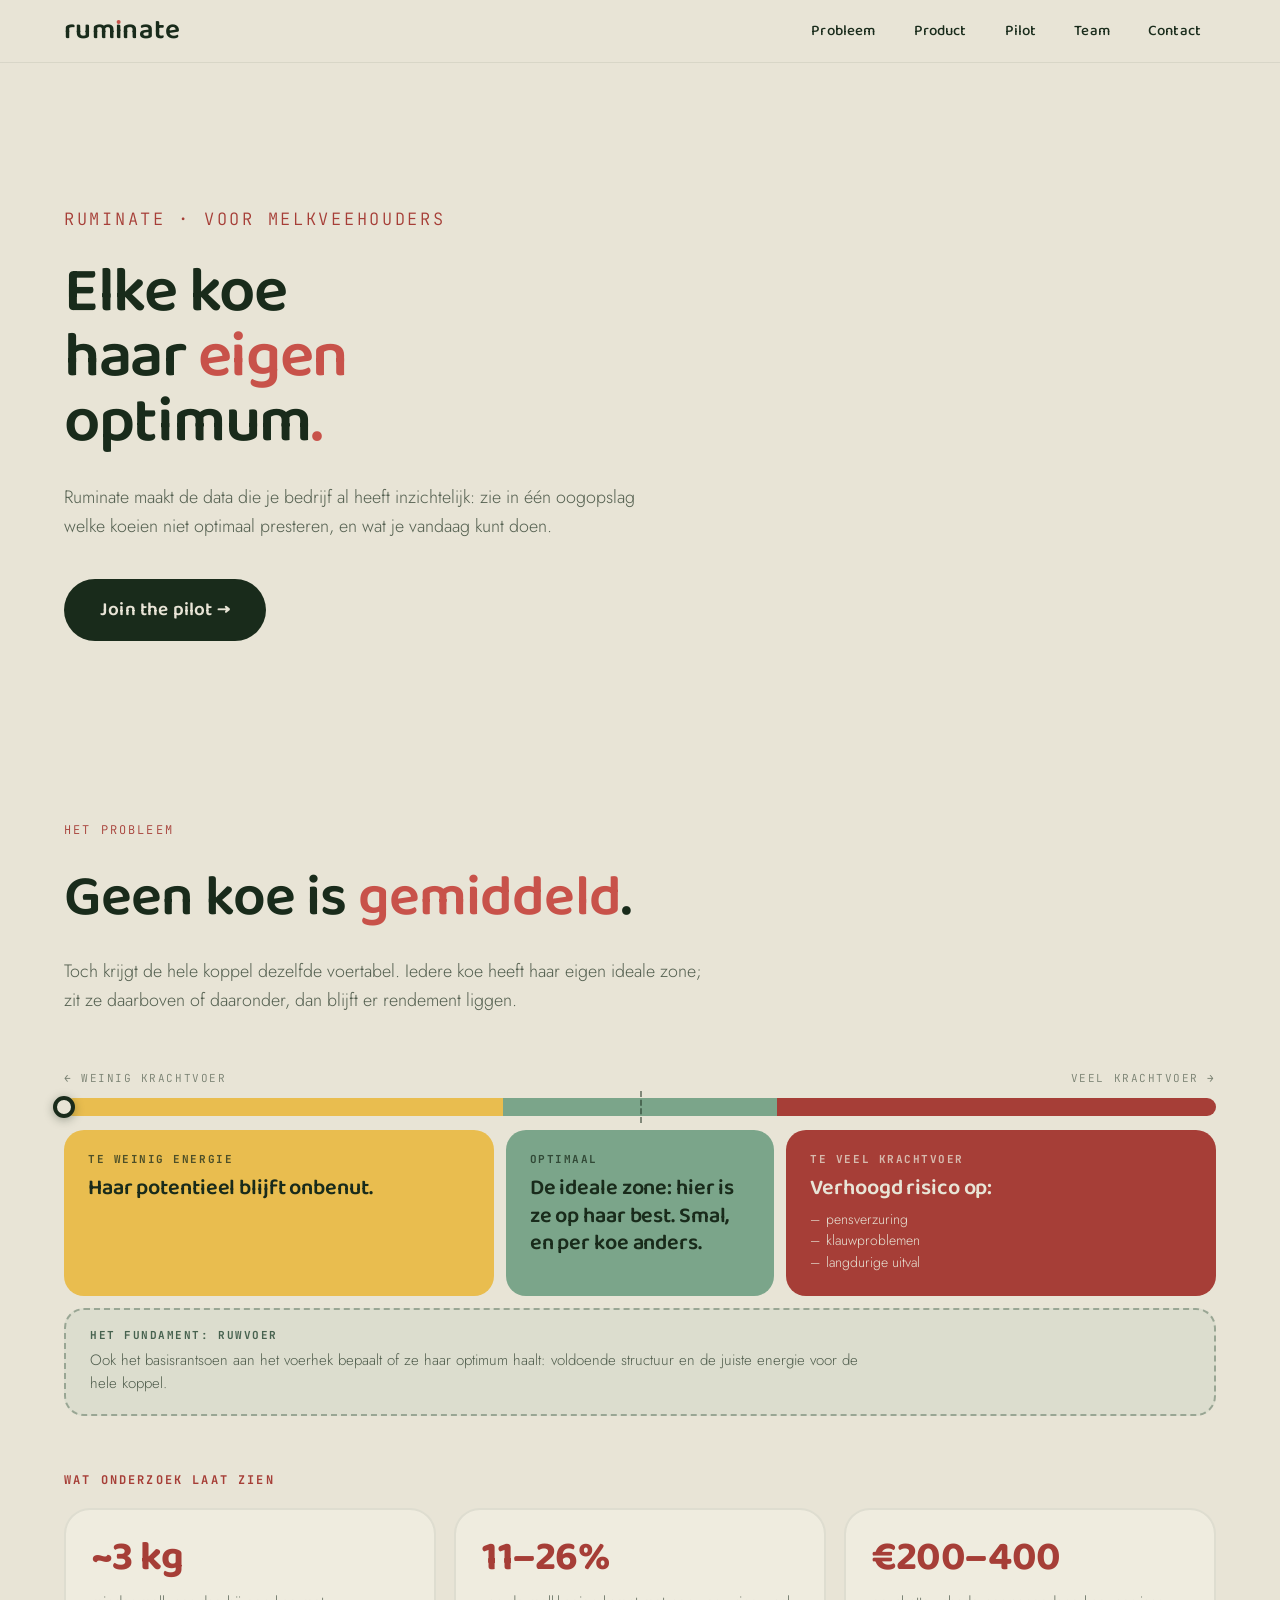
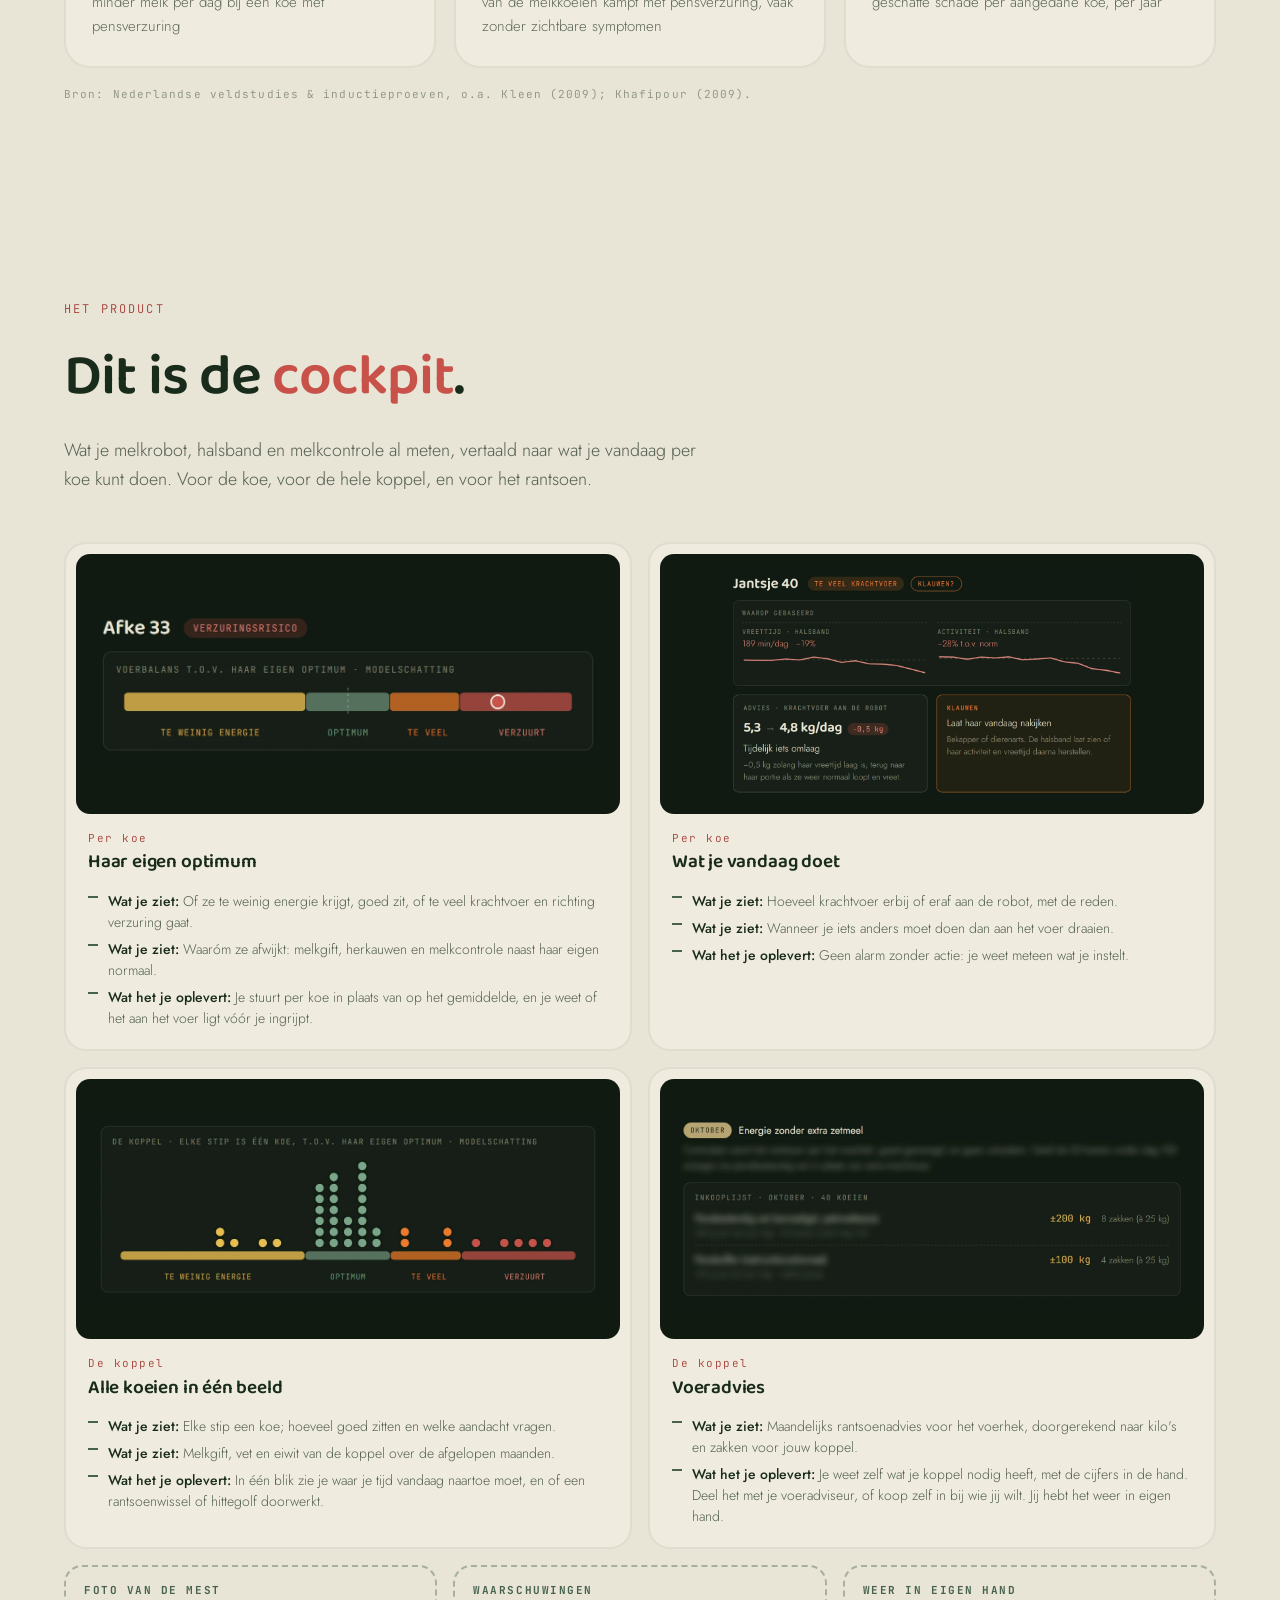
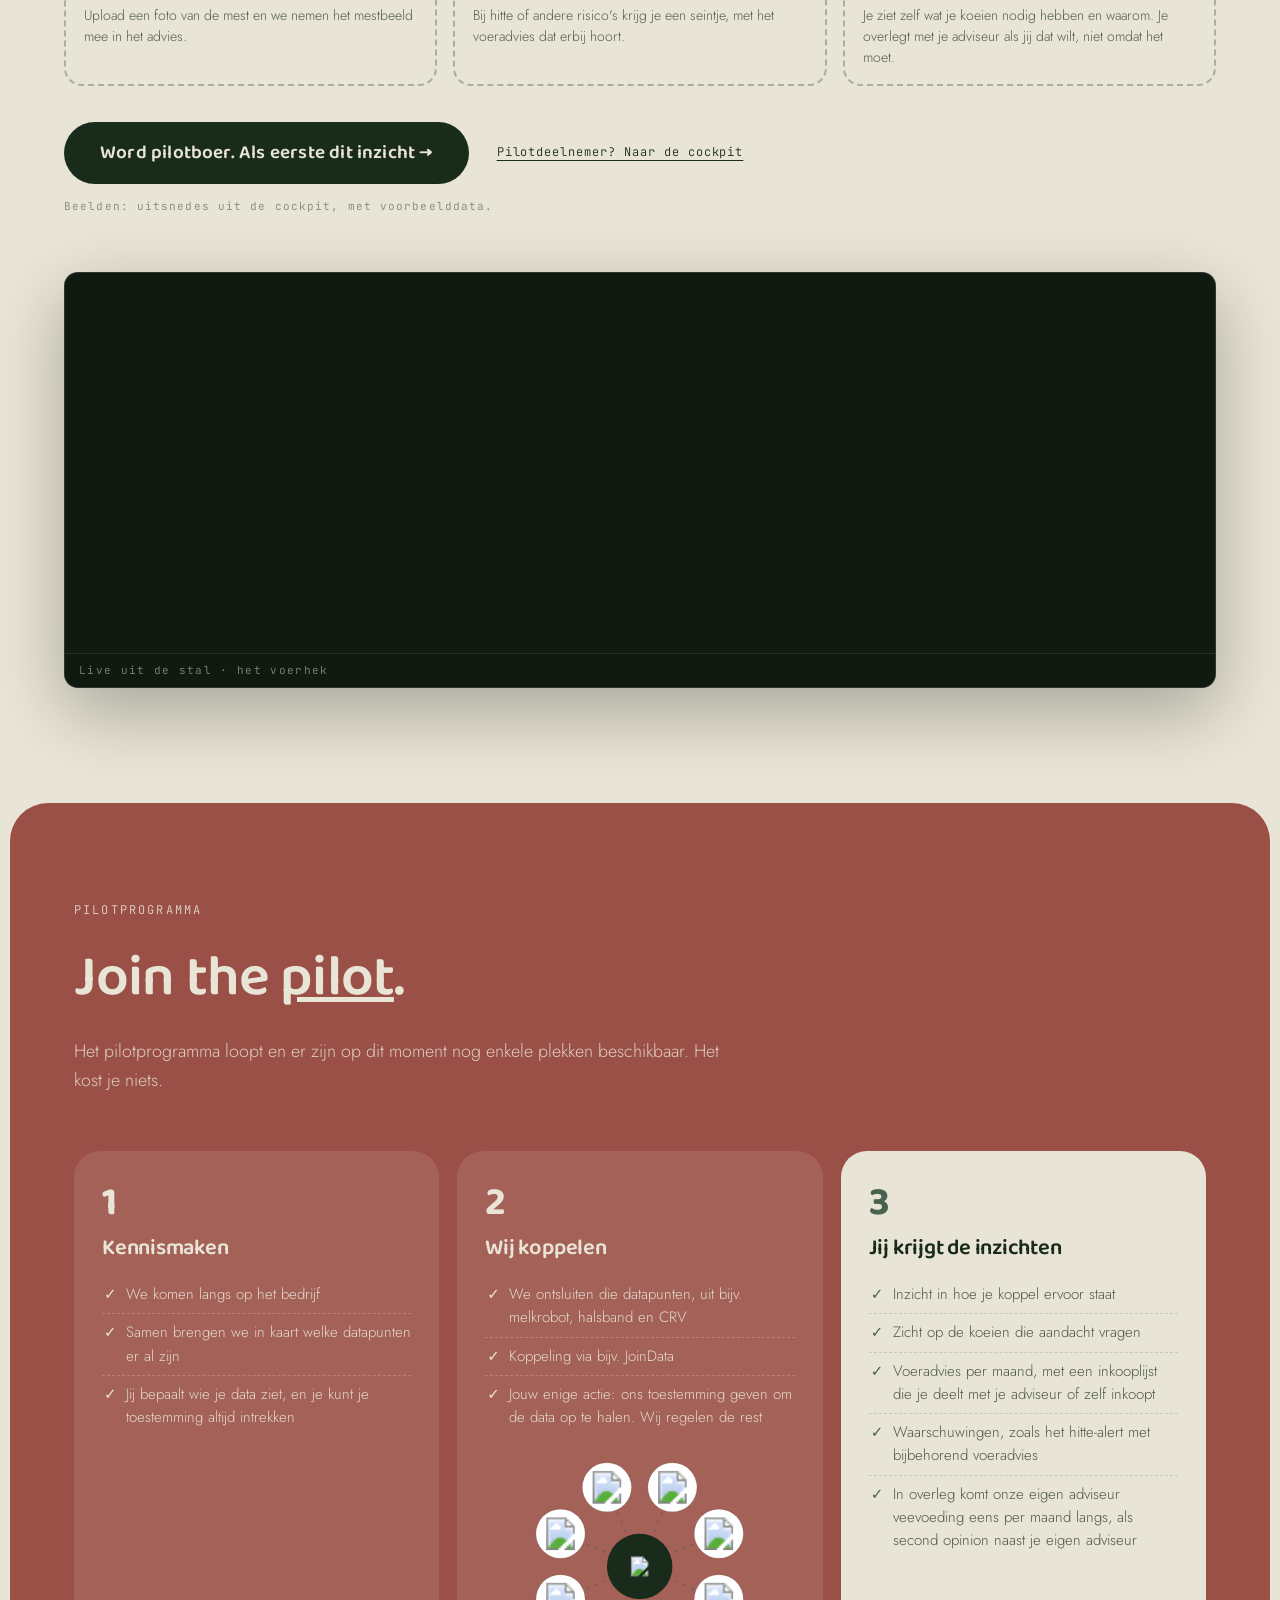
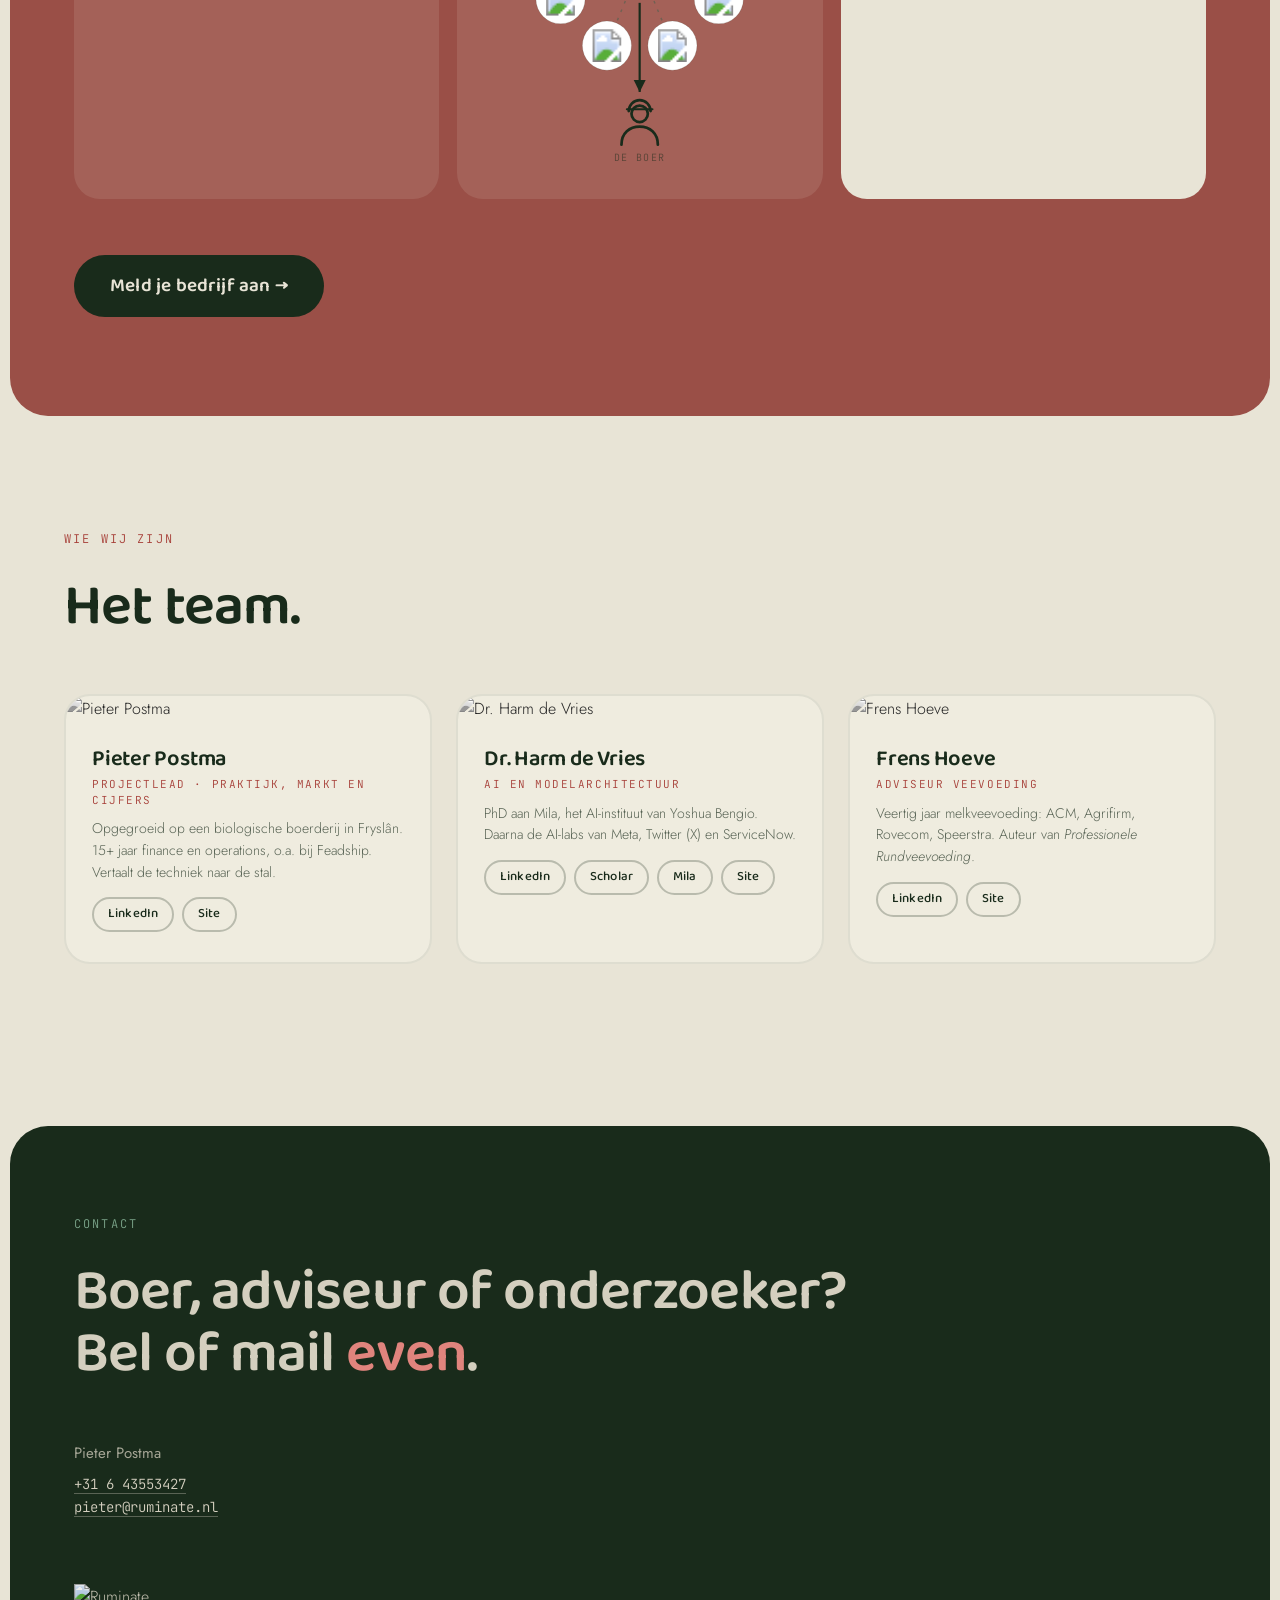
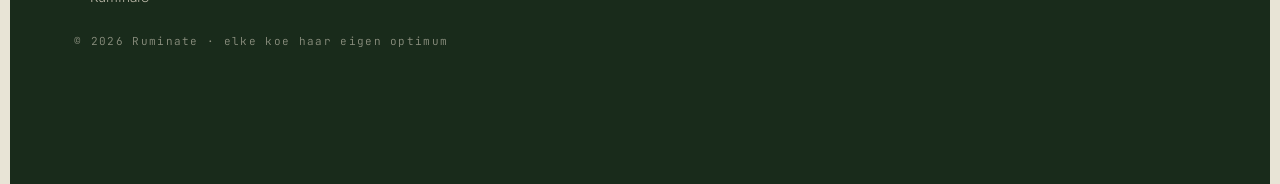
==== commit aabba3dc: "landing: voeradvies-uitsnede met maandkop, adviestekst onscherp Co-Authored-By: Claude Fable 5.1 <no" ====
--- a/index.html
+++ b/index.html
@@ -371,7 +371,7 @@
                 <article class="cp-kaart"><div class="cp-beeld"><img src="media/cockpit/lat.webp?v=1" alt="Balk met de voerbalans van één koe: te weinig energie, optimum, te veel, verzuurt" loading="lazy"></div><div class="nr">Per koe</div><h3>Haar eigen optimum</h3><ul><li><b>Wat je ziet:</b> Of ze te weinig energie krijgt, goed zit, of te veel krachtvoer en richting verzuring gaat.</li><li><b>Wat je ziet:</b> Waaróm ze afwijkt: melkgift, herkauwen en melkcontrole naast haar eigen normaal.</li><li><b>Wat het je oplevert:</b> Je stuurt per koe in plaats van op het gemiddelde, en je weet of het aan het voer ligt vóór je ingrijpt.</li></ul></article>
                 <article class="cp-kaart"><div class="cp-beeld"><img src="media/cockpit/advies.webp?v=2" alt="Jantsje 40: activiteit en vreettijd t.o.v. haar norm, krachtvoeradvies en het advies haar klauwen te laten nakijken" loading="lazy"></div><div class="nr">Per koe</div><h3>Wat je vandaag doet</h3><ul><li><b>Wat je ziet:</b> Hoeveel krachtvoer erbij of eraf aan de robot, met de reden.</li><li><b>Wat je ziet:</b> Wanneer je iets anders moet doen dan aan het voer draaien.</li><li><b>Wat het je oplevert:</b> Geen alarm zonder actie: je weet meteen wat je instelt.</li></ul></article>
                 <article class="cp-kaart"><div class="cp-beeld"><img src="media/cockpit/kudde.webp?v=1" alt="Stippengrafiek van de koppel" loading="lazy"></div><div class="nr">De koppel</div><h3>Alle koeien in één beeld</h3><ul><li><b>Wat je ziet:</b> Elke stip een koe; hoeveel goed zitten en welke aandacht vragen.</li><li><b>Wat je ziet:</b> Melkgift, vet en eiwit van de koppel over de afgelopen maanden.</li><li><b>Wat het je oplevert:</b> In één blik zie je waar je tijd vandaag naartoe moet, en of een rantsoenwissel of hittegolf doorwerkt.</li></ul></article>
-                <article class="cp-kaart"><div class="cp-beeld"><img src="media/cockpit/inkoop.webp?v=1" alt="Inkooplijst voor een maand, met hoeveelheden per product" loading="lazy"></div><div class="nr">De koppel</div><h3>Voeradvies</h3><ul><li><b>Wat je ziet:</b> Maandelijks rantsoenadvies voor het voerhek, doorgerekend naar kilo's en zakken voor jouw koppel.</li><li><b>Wat het je oplevert:</b> Je weet zelf wat je koppel nodig heeft, met de cijfers in de hand. Deel het met je voeradviseur, of koop zelf in bij wie jij wilt. Jij hebt het weer in eigen hand.</li></ul></article>
+                <article class="cp-kaart"><div class="cp-beeld"><img src="media/cockpit/inkoop.webp?v=2" alt="Inkooplijst voor een maand, met hoeveelheden per product" loading="lazy"></div><div class="nr">De koppel</div><h3>Voeradvies</h3><ul><li><b>Wat je ziet:</b> Maandelijks rantsoenadvies voor het voerhek, doorgerekend naar kilo's en zakken voor jouw koppel.</li><li><b>Wat het je oplevert:</b> Je weet zelf wat je koppel nodig heeft, met de cijfers in de hand. Deel het met je voeradviseur, of koop zelf in bij wie jij wilt. Jij hebt het weer in eigen hand.</li></ul></article>
             </div>
             <div class="cp-meer reveal">
                 <div><h4>Foto van de mest</h4><p>Upload een foto van de mest en we nemen het mestbeeld mee in het advies.</p></div>
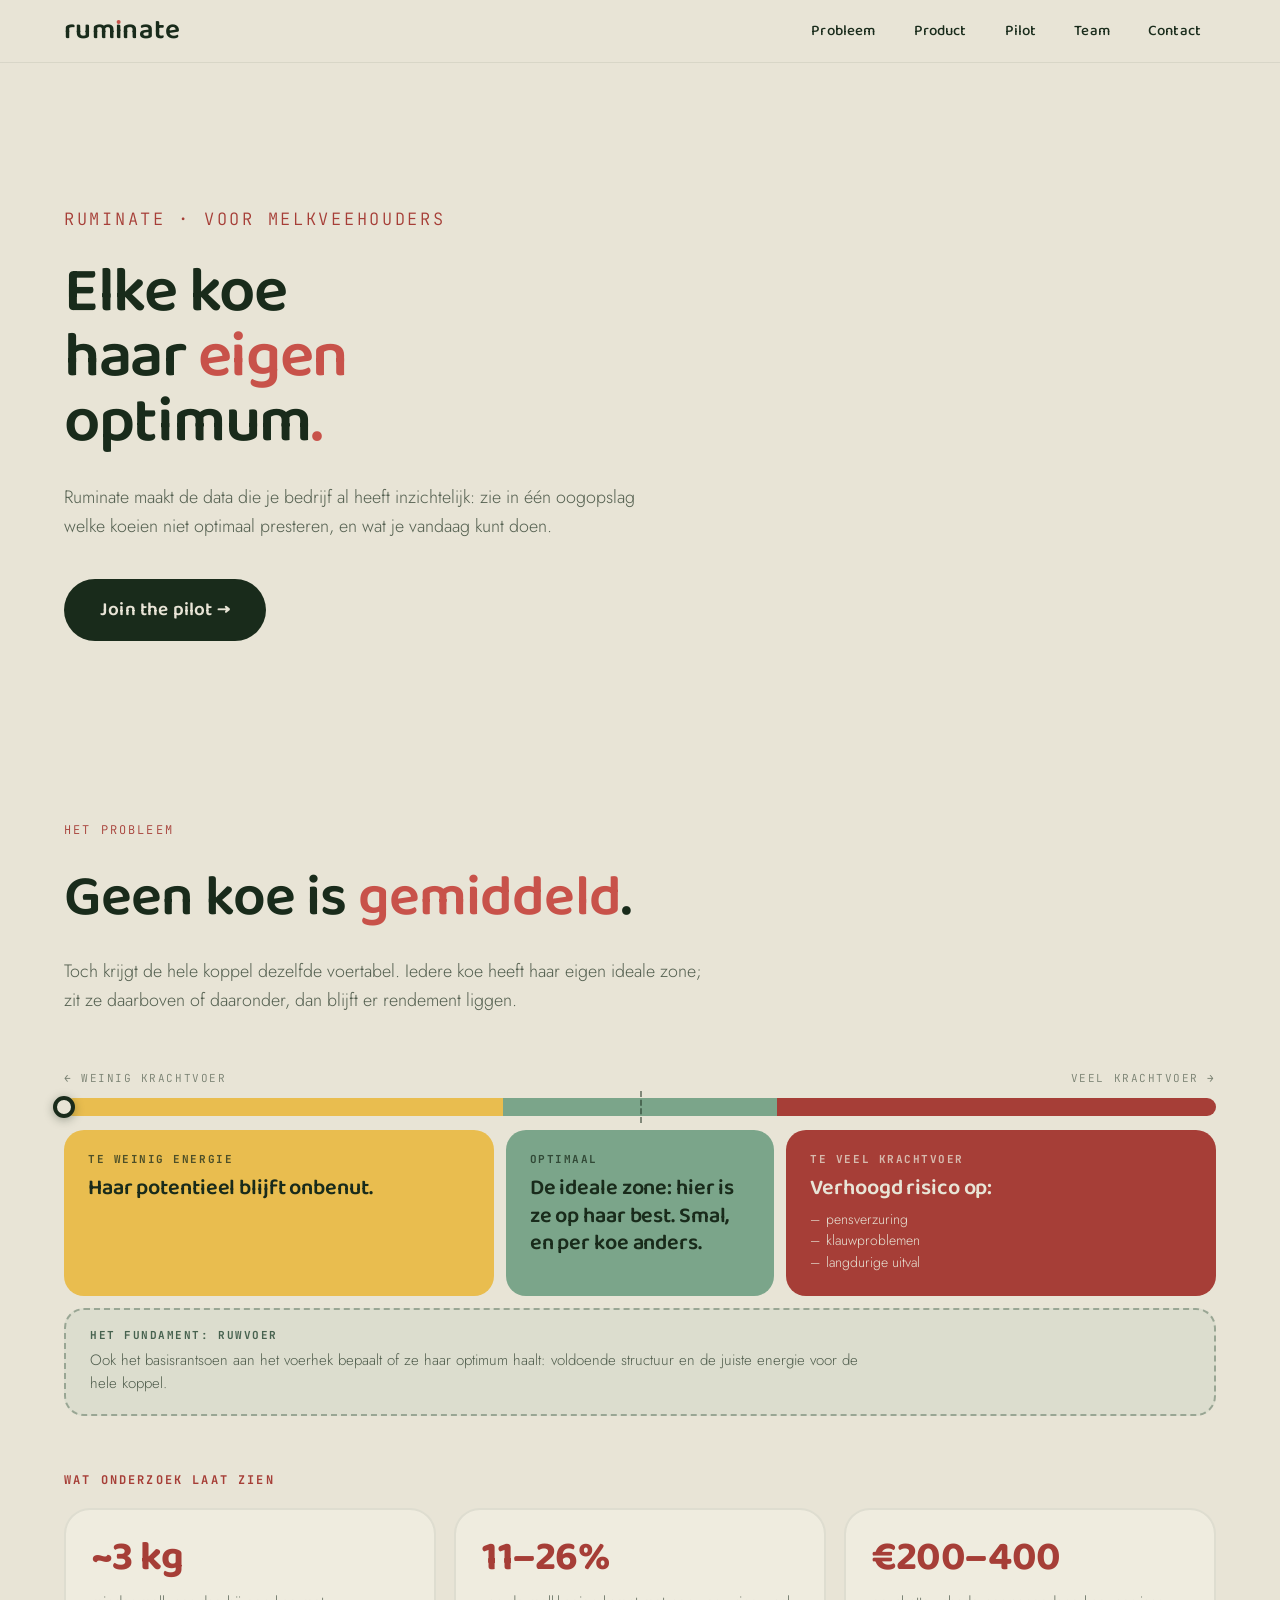
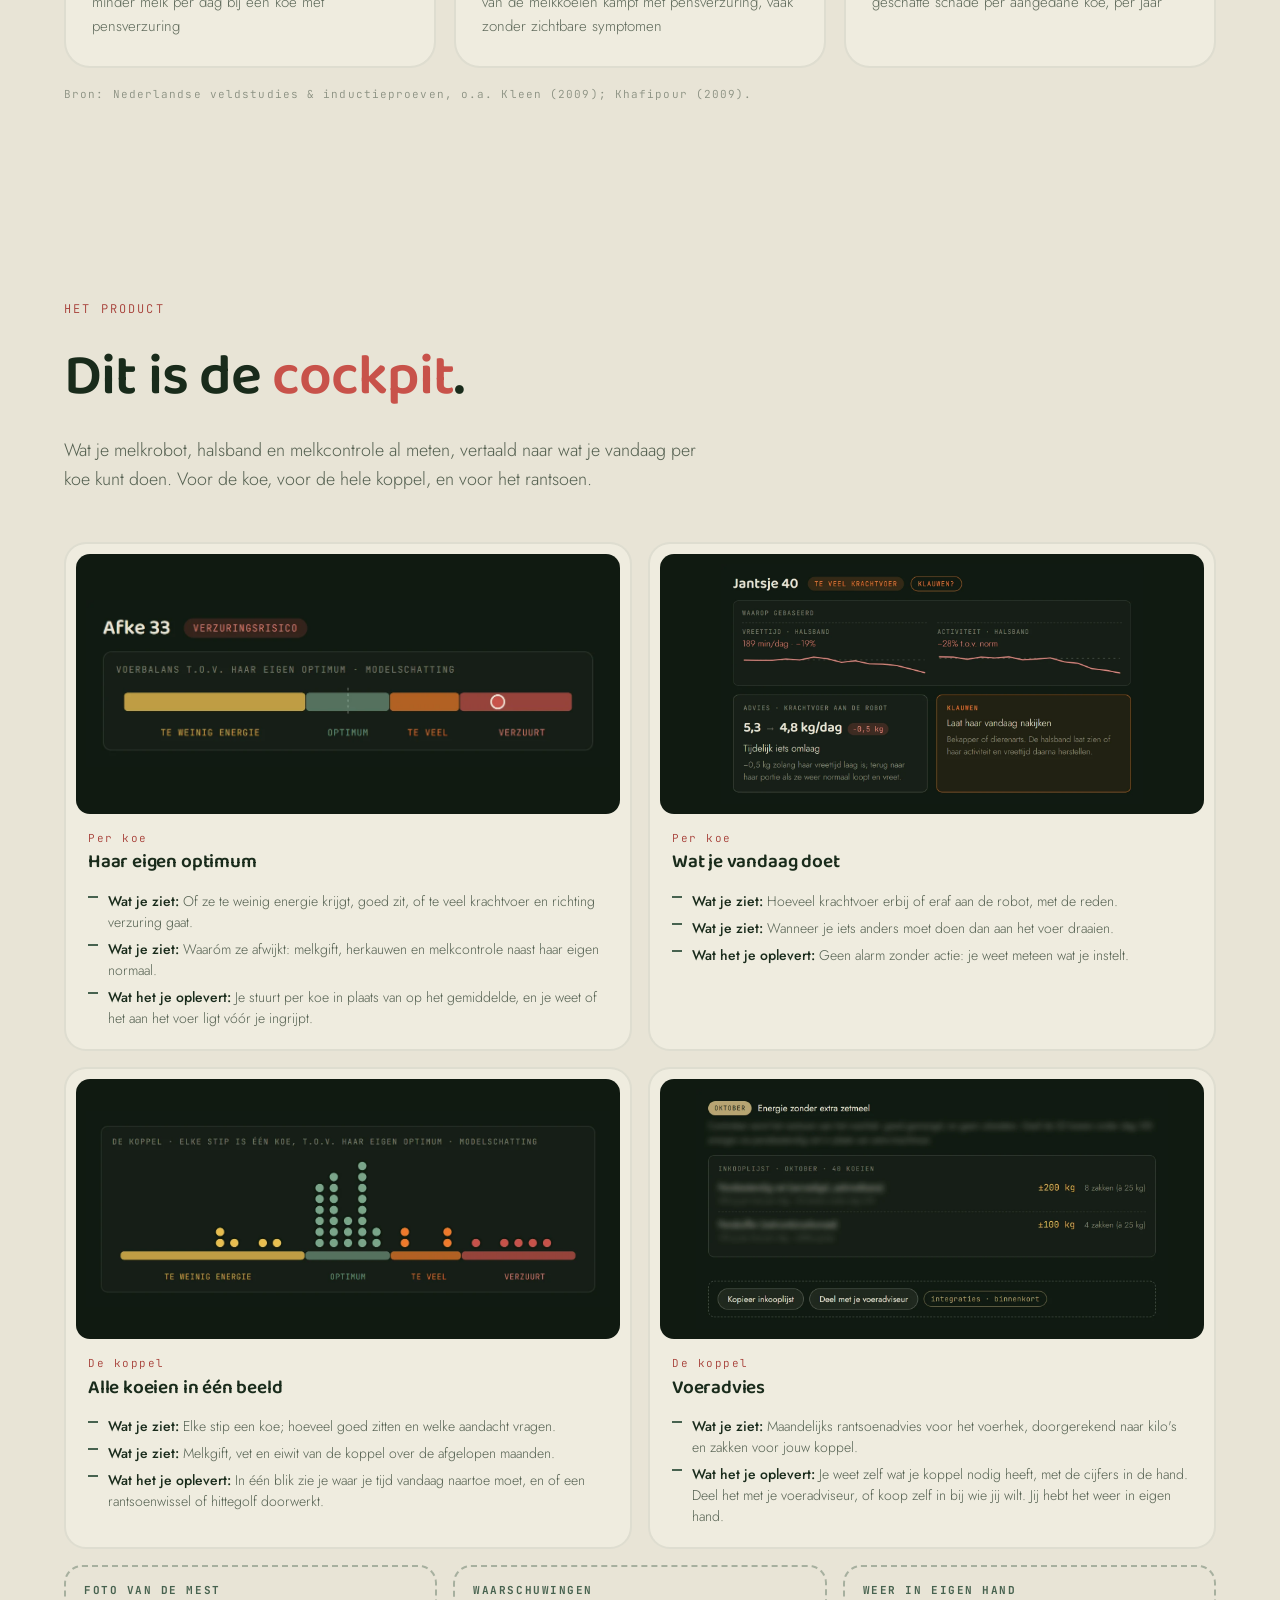
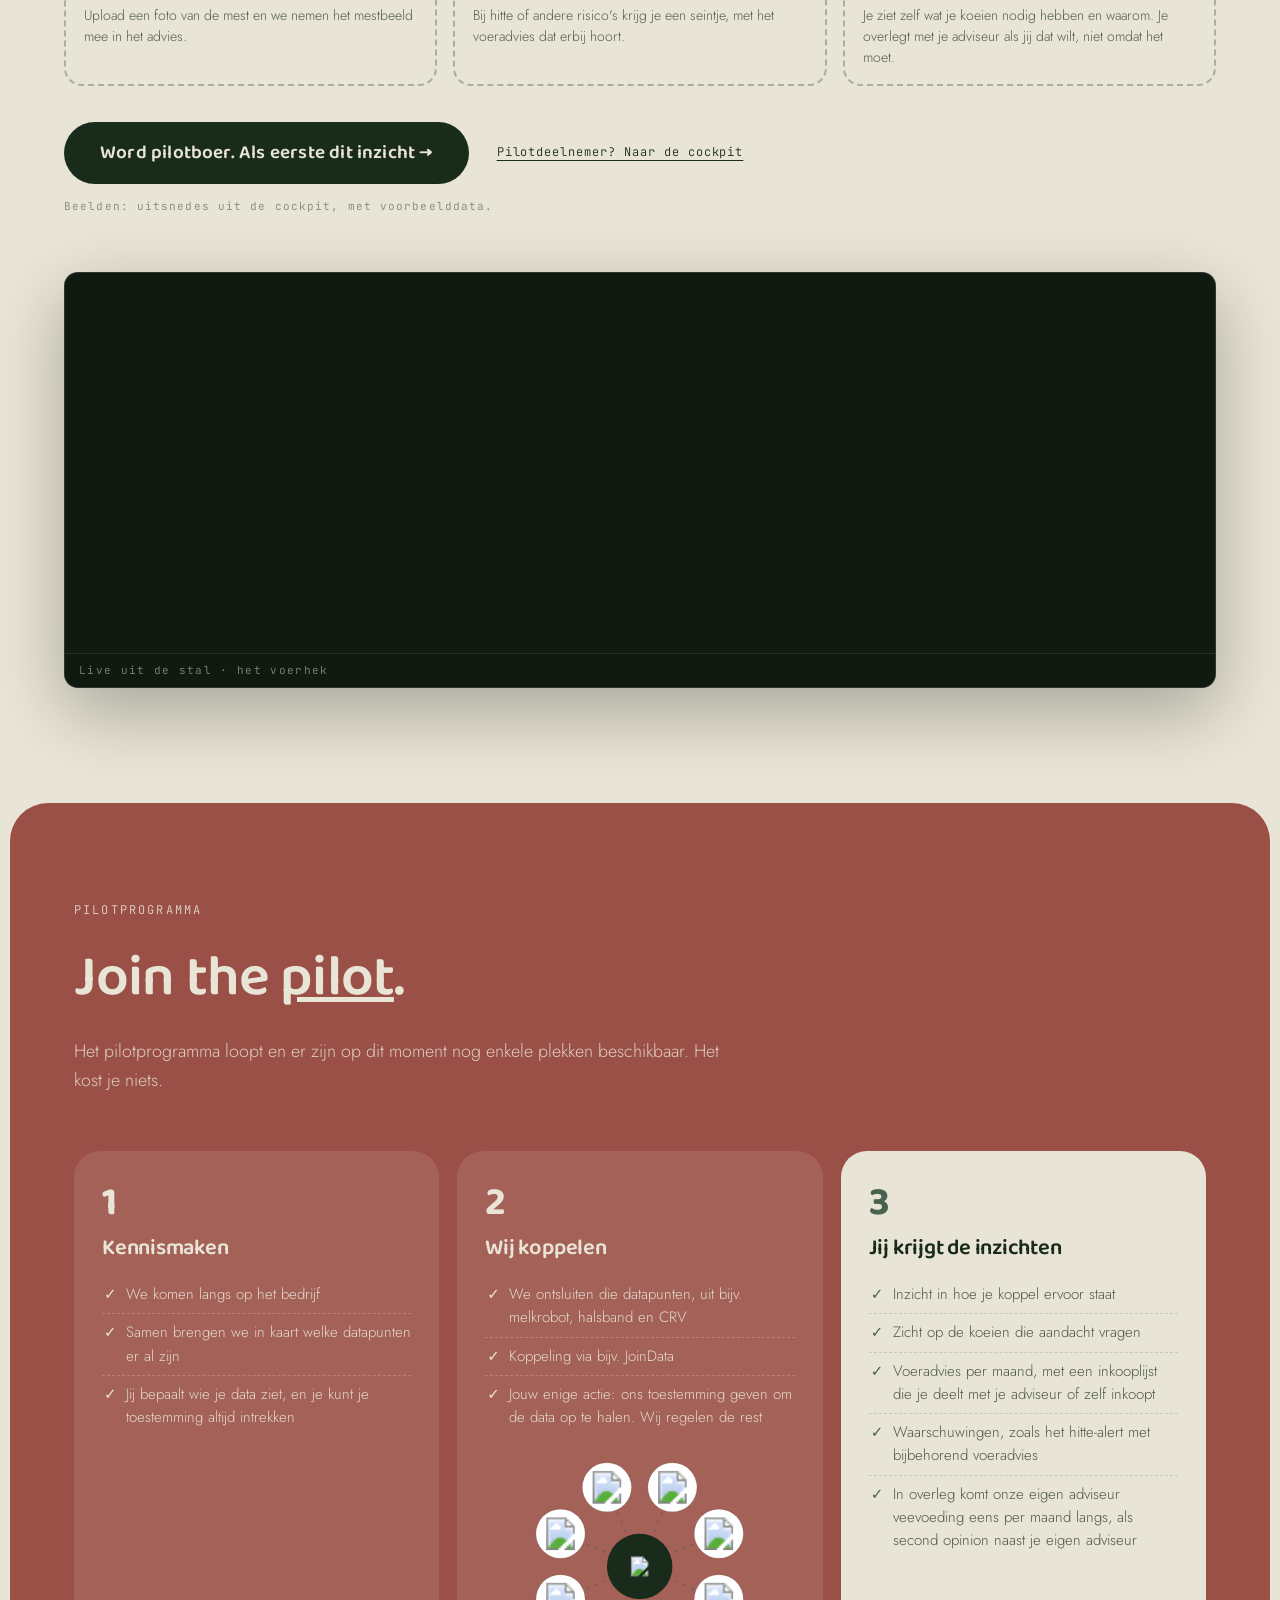
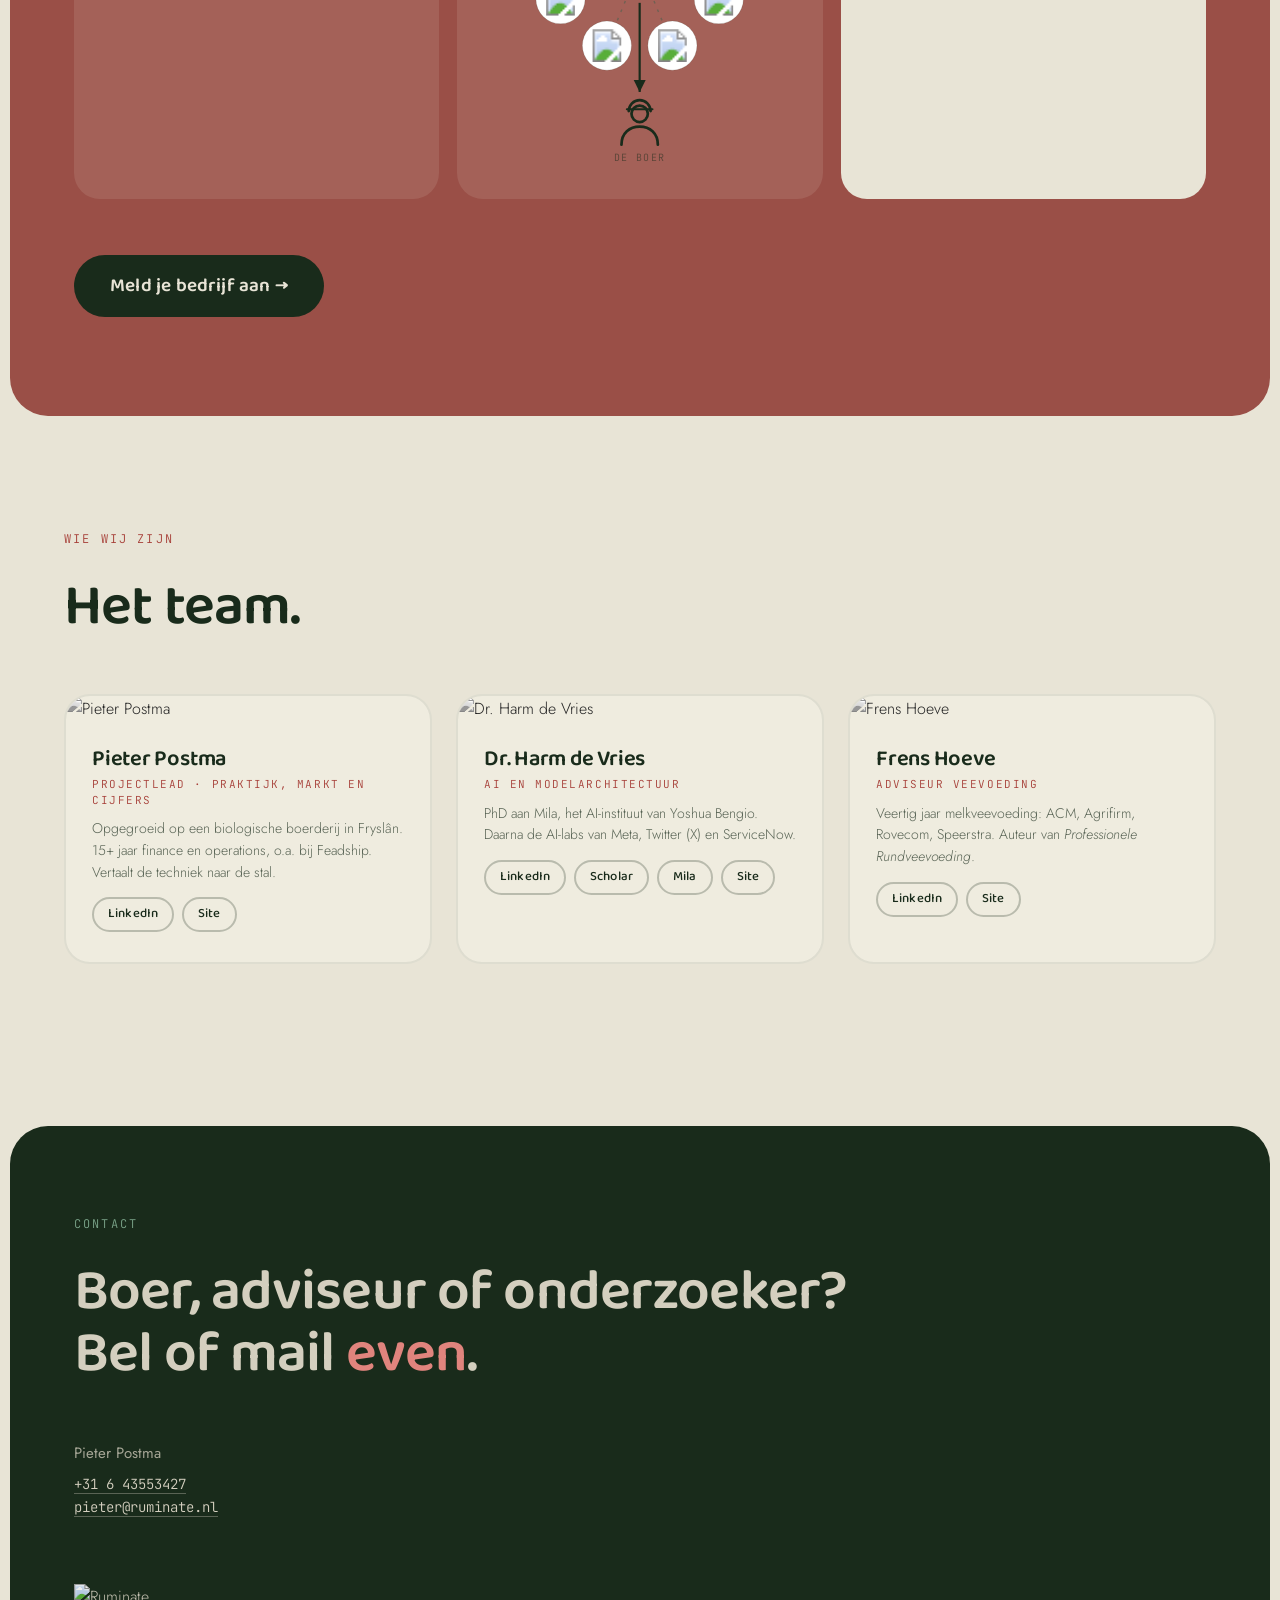
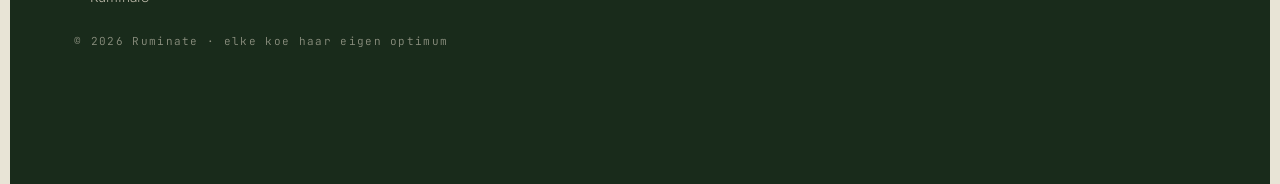
==== commit 8891d88c: "landing: voeradvies-uitsnede met deelknoppen Co-Authored-By: Claude Fable 5.1 <noreply@anthropic.com" ====
--- a/index.html
+++ b/index.html
@@ -371,7 +371,7 @@
                 <article class="cp-kaart"><div class="cp-beeld"><img src="media/cockpit/lat.webp?v=1" alt="Balk met de voerbalans van één koe: te weinig energie, optimum, te veel, verzuurt" loading="lazy"></div><div class="nr">Per koe</div><h3>Haar eigen optimum</h3><ul><li><b>Wat je ziet:</b> Of ze te weinig energie krijgt, goed zit, of te veel krachtvoer en richting verzuring gaat.</li><li><b>Wat je ziet:</b> Waaróm ze afwijkt: melkgift, herkauwen en melkcontrole naast haar eigen normaal.</li><li><b>Wat het je oplevert:</b> Je stuurt per koe in plaats van op het gemiddelde, en je weet of het aan het voer ligt vóór je ingrijpt.</li></ul></article>
                 <article class="cp-kaart"><div class="cp-beeld"><img src="media/cockpit/advies.webp?v=2" alt="Jantsje 40: activiteit en vreettijd t.o.v. haar norm, krachtvoeradvies en het advies haar klauwen te laten nakijken" loading="lazy"></div><div class="nr">Per koe</div><h3>Wat je vandaag doet</h3><ul><li><b>Wat je ziet:</b> Hoeveel krachtvoer erbij of eraf aan de robot, met de reden.</li><li><b>Wat je ziet:</b> Wanneer je iets anders moet doen dan aan het voer draaien.</li><li><b>Wat het je oplevert:</b> Geen alarm zonder actie: je weet meteen wat je instelt.</li></ul></article>
                 <article class="cp-kaart"><div class="cp-beeld"><img src="media/cockpit/kudde.webp?v=1" alt="Stippengrafiek van de koppel" loading="lazy"></div><div class="nr">De koppel</div><h3>Alle koeien in één beeld</h3><ul><li><b>Wat je ziet:</b> Elke stip een koe; hoeveel goed zitten en welke aandacht vragen.</li><li><b>Wat je ziet:</b> Melkgift, vet en eiwit van de koppel over de afgelopen maanden.</li><li><b>Wat het je oplevert:</b> In één blik zie je waar je tijd vandaag naartoe moet, en of een rantsoenwissel of hittegolf doorwerkt.</li></ul></article>
-                <article class="cp-kaart"><div class="cp-beeld"><img src="media/cockpit/inkoop.webp?v=2" alt="Inkooplijst voor een maand, met hoeveelheden per product" loading="lazy"></div><div class="nr">De koppel</div><h3>Voeradvies</h3><ul><li><b>Wat je ziet:</b> Maandelijks rantsoenadvies voor het voerhek, doorgerekend naar kilo's en zakken voor jouw koppel.</li><li><b>Wat het je oplevert:</b> Je weet zelf wat je koppel nodig heeft, met de cijfers in de hand. Deel het met je voeradviseur, of koop zelf in bij wie jij wilt. Jij hebt het weer in eigen hand.</li></ul></article>
+                <article class="cp-kaart"><div class="cp-beeld"><img src="media/cockpit/inkoop.webp?v=3" alt="Inkooplijst voor een maand, met hoeveelheden per product" loading="lazy"></div><div class="nr">De koppel</div><h3>Voeradvies</h3><ul><li><b>Wat je ziet:</b> Maandelijks rantsoenadvies voor het voerhek, doorgerekend naar kilo's en zakken voor jouw koppel.</li><li><b>Wat het je oplevert:</b> Je weet zelf wat je koppel nodig heeft, met de cijfers in de hand. Deel het met je voeradviseur, of koop zelf in bij wie jij wilt. Jij hebt het weer in eigen hand.</li></ul></article>
             </div>
             <div class="cp-meer reveal">
                 <div><h4>Foto van de mest</h4><p>Upload een foto van de mest en we nemen het mestbeeld mee in het advies.</p></div>
